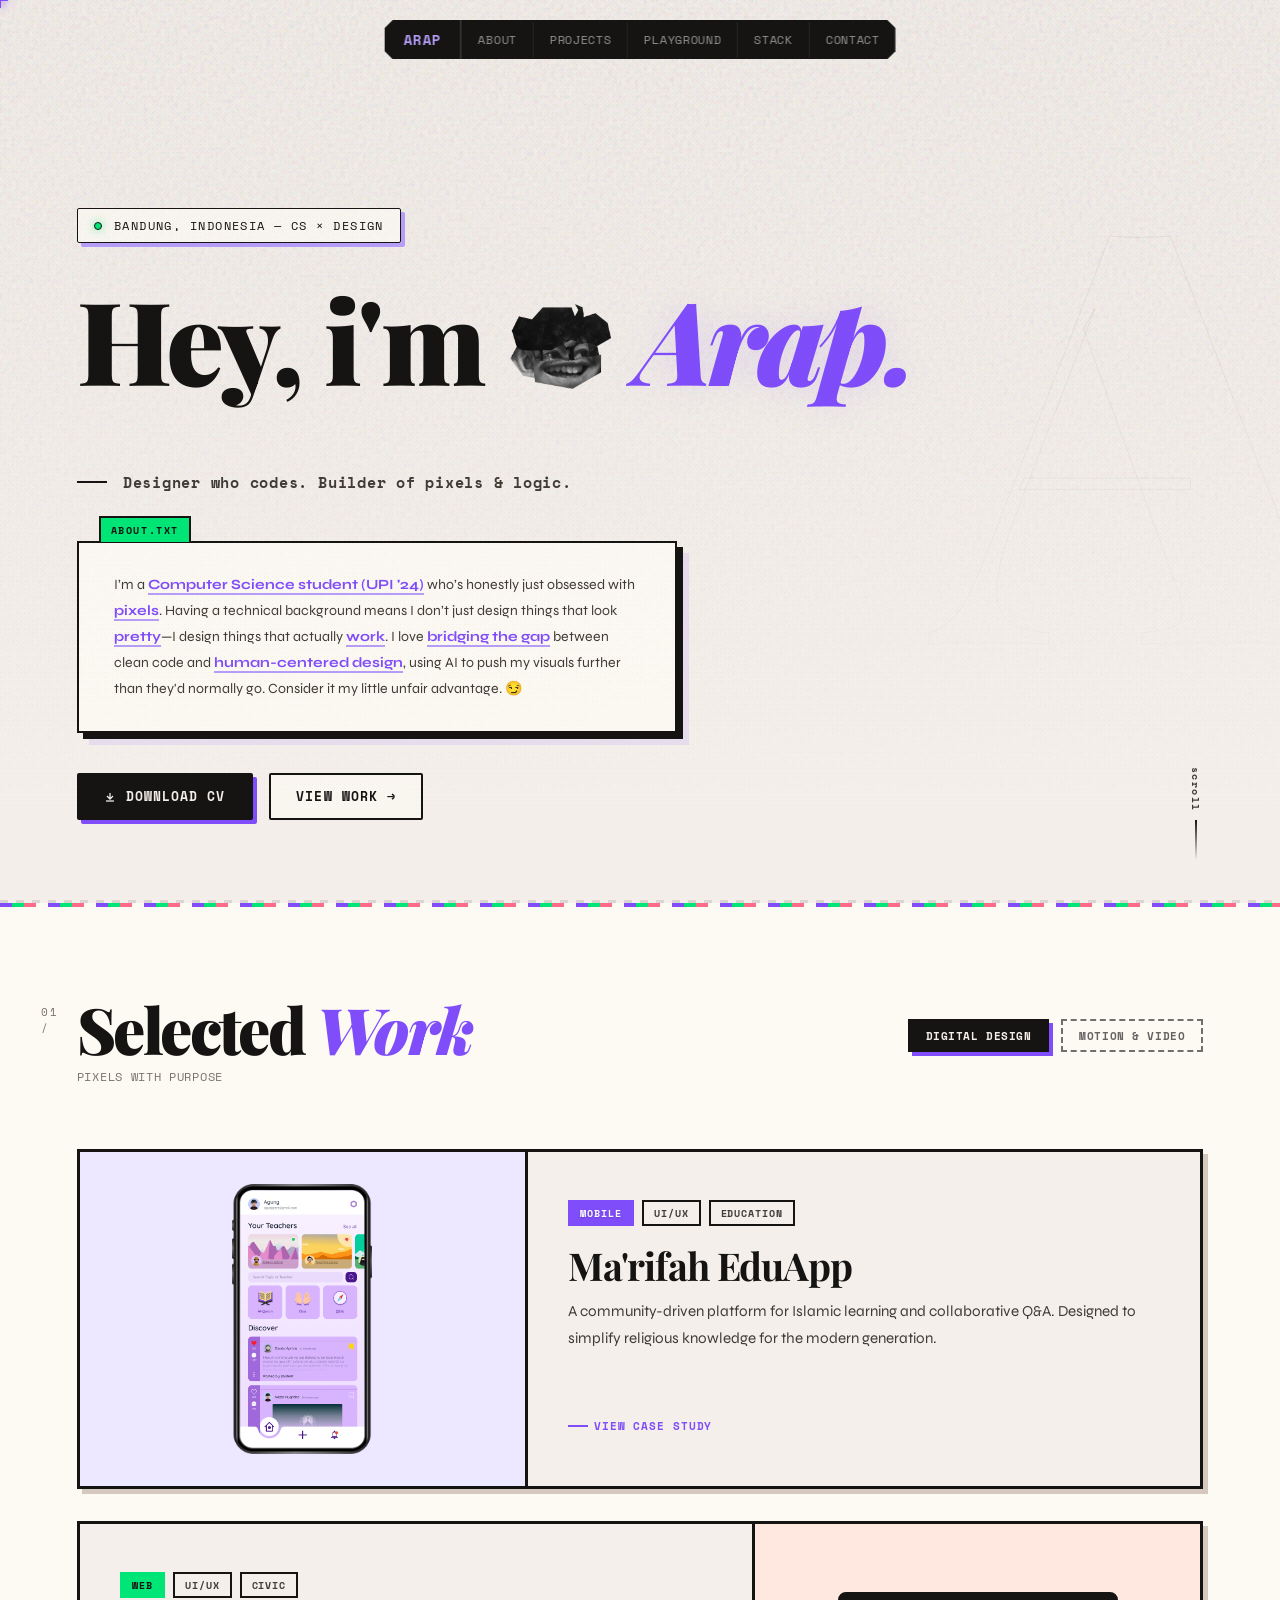
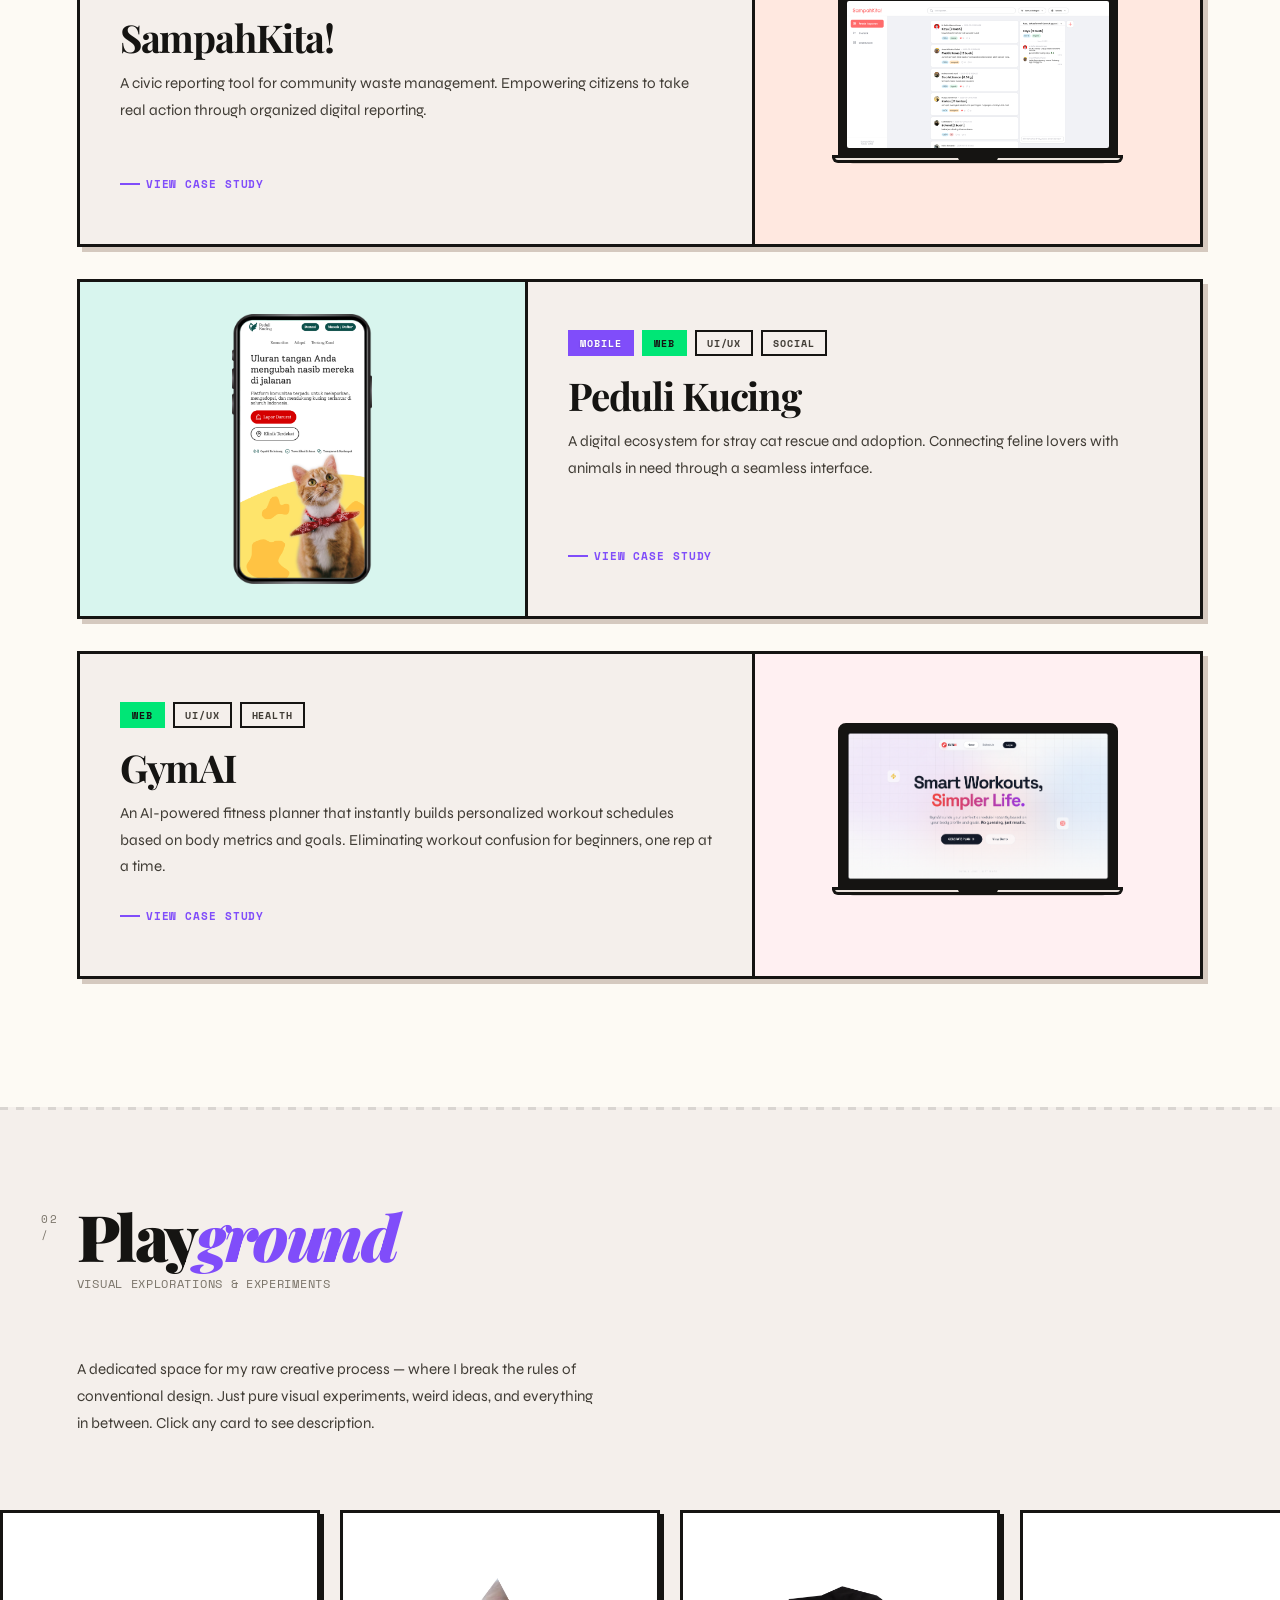
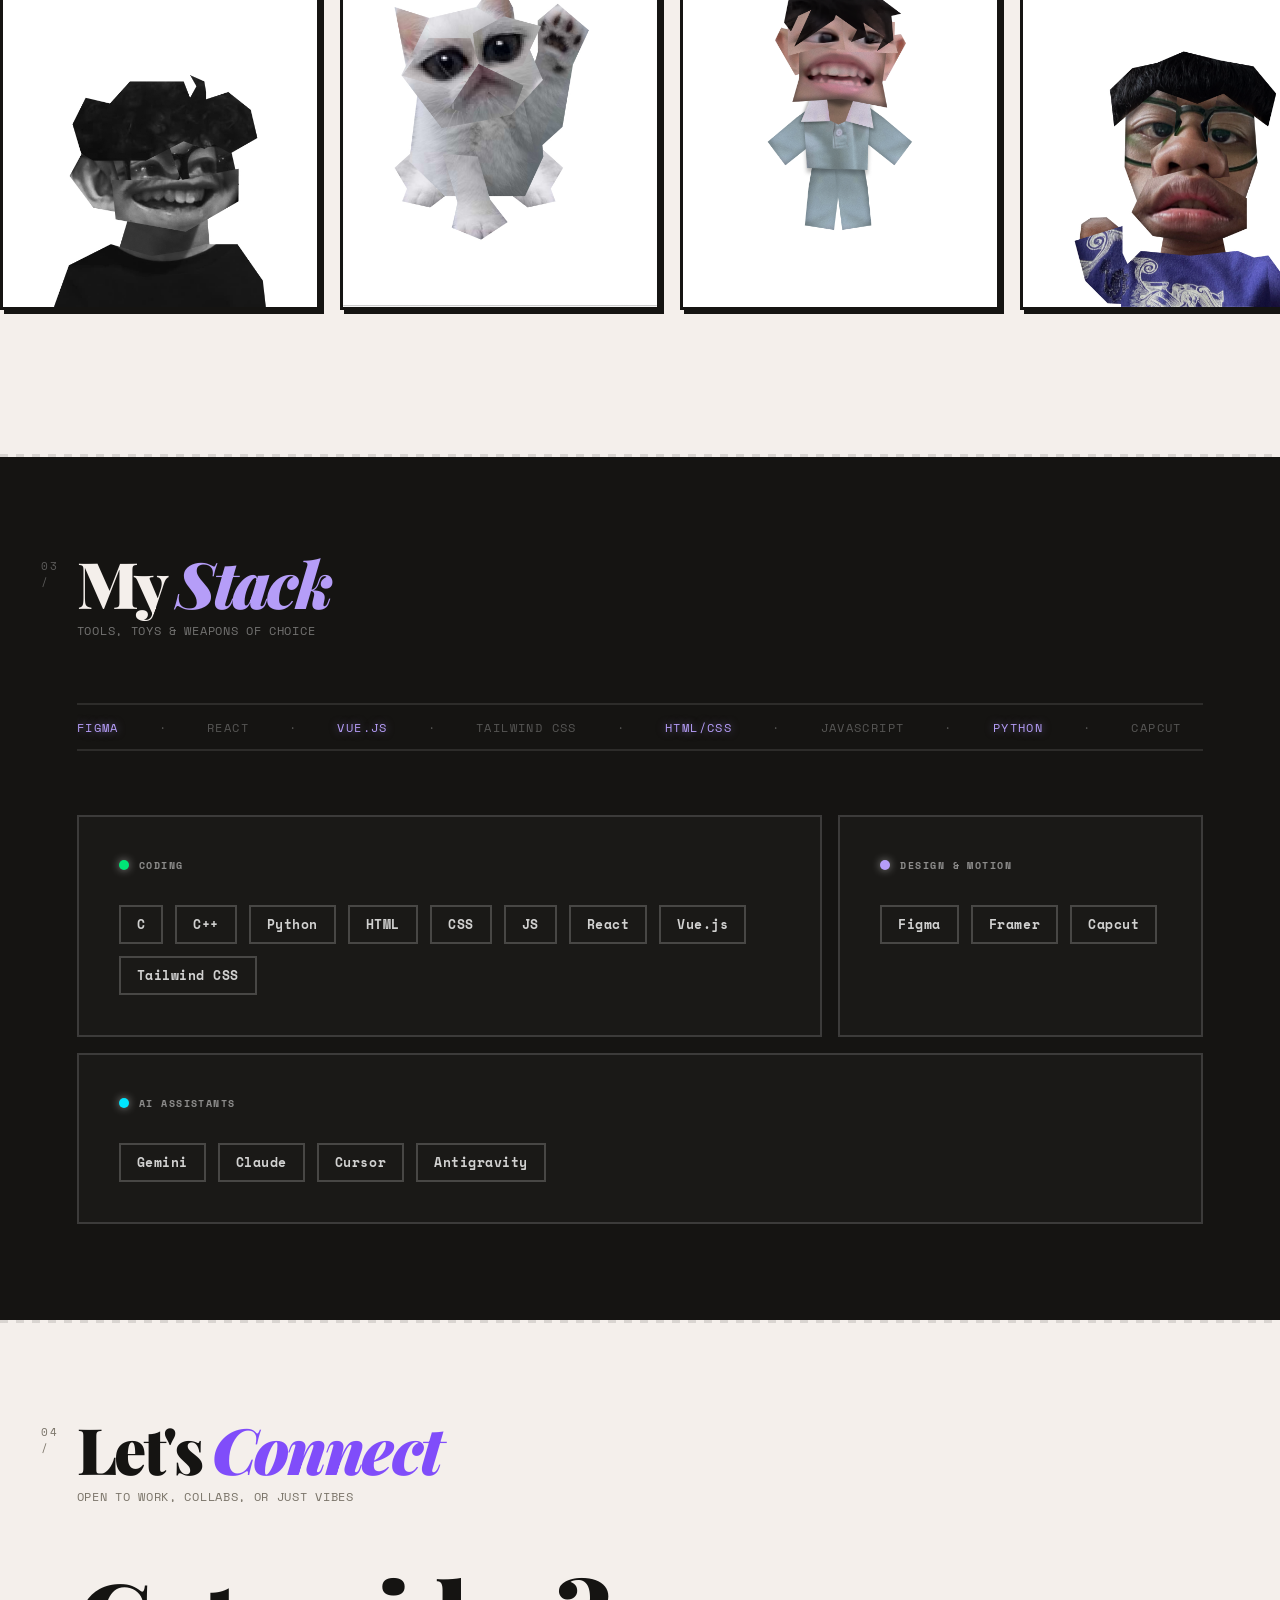
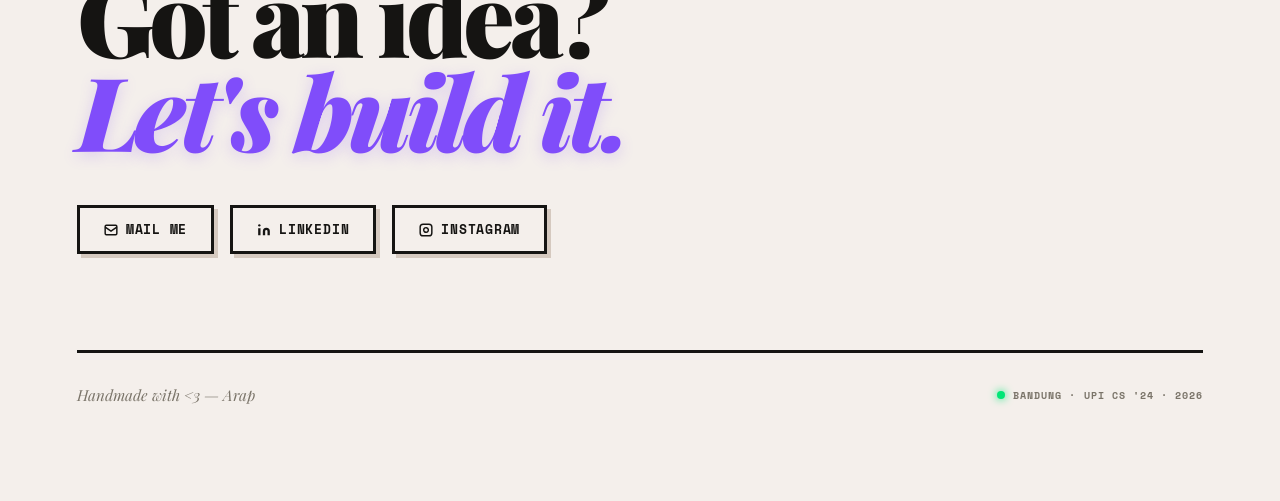
==== index.html @ 97ca16ae "Fix Stack" ====
<!DOCTYPE html>
<html lang="en">
<head>
  <meta charset="UTF-8" />
  <meta name="viewport" content="width=device-width, initial-scale=1.0" />
  <title>Rakinema</title>

  <link rel="preconnect" href="https://fonts.googleapis.com" />
  <link rel="preconnect" href="https://fonts.gstatic.com" crossorigin />
  <link href="https://fonts.googleapis.com/css2?family=Space+Mono:ital,wght@0,400;0,700;1,400&family=Playfair+Display:ital,wght@0,700;0,900;1,700&family=Syne:wght@400;600;700;800&display=swap" rel="stylesheet" />

  <link rel="stylesheet" href="style.css" />
</head>
<body>

  <div class="cursor" id="cursor"></div>

  <nav>
    <div class="nav-logo-block">ARAP</div>
    <ul class="nav-links">
      <li><a href="#about">about</a></li>
      <li><a href="#projects">projects</a></li>
      <li><a href="#playground">playground</a></li>
      <li><a href="#stack">stack</a></li>
      <li><a href="#contact">contact</a></li>
    </ul>
  </nav>

  <header class="hero" id="about">

    <div class="hero-cloud-bg" aria-hidden="true"></div>
    <div class="hero-texture-overlay" aria-hidden="true"></div>
    <div class="hero-fade-down" aria-hidden="true"></div>

    <div class="hero-bg-letter" aria-hidden="true">A</div>

    <div class="hero-content">

      <div class="hero-loc reveal">
        <div class="px-dot-sm"></div>
        Bandung, Indonesia — CS × Design
      </div>

      <h1 class="hero-heading reveal reveal-d1">
        Hey, i'm
        <img src="head.png" alt="Arap" class="stylized-avatar" onerror="this.src='https://api.dicebear.com/7.x/avataaars/svg?seed=Arap&backgroundColor=6200ff'" />
        <span class="name-line">Arap.</span>
      </h1>

      <p class="hero-sub reveal reveal-d2">
        <span class="sep"></span>
        Designer who codes. Builder of pixels & logic.
      </p>

      <div class="hero-card reveal reveal-d3">
        <p>
          I’m a <span class="hl">Computer Science student (UPI '24)</span> who’s honestly just obsessed with <span class="hl">pixels</span>. 
          Having a technical background means I don’t just design things that look <span class="hl">pretty</span>—I design things that actually <span class="hl">work</span>. 
          I love <span class="hl">bridging the gap</span> between clean code and <span class="hl">human-centered design</span>, using AI to push my visuals further than they'd normally go. 
          Consider it my little unfair advantage. 😏
        </p>
      </div>

      <div class="hero-cta reveal reveal-d4">
        <a href="#" class="btn-px btn-px-solid">
          <svg width="12" height="12" fill="none" stroke="currentColor" stroke-width="2.5" viewBox="0 0 24 24" aria-hidden="true">
            <path d="M12 4v12m-6-6l6 6 6-6"/>
            <path d="M4 20h16"/>
          </svg>
          Download CV
        </a>
        <a href="#projects" class="btn-px btn-px-ghost">View work →</a>
      </div>

    </div>

    <div class="hero-scroll" aria-hidden="true">
      <span>scroll</span>
      <div class="scroll-arrow"></div>
    </div>

  </header><div class="px-line"></div>

<section id="projects">
    <div class="section-wrap">

      <div class="section-header reveal">
        <div class="section-num">01 /</div>
        <div class="section-title-wrap">
          <div class="title-row">
            <h2 class="section-title">Selected <em>Work</em></h2>
            
              <div class="project-tabs">
                <button class="tab-btn active">Digital Design</button>
                <button class="tab-btn coming-soon">Motion & Video</button>
              </div>

              <div id="toast" class="toast">Coming soon! Still rendering the magic. ✨</div>
          </div>
          <p class="section-desc">Pixels with purpose</p>
        </div>
      </div>

        <a href="detail.html" class="project-item reveal" id="marifah-project">
          <div class="project-thumb" style="background:#EDE8FF;">
            <div class="phone-wrapper">
              <img src="assets/phone-case.png" class="phone-frame" alt="Phone Frame">
              <img src="assets/projects/marifah-screen.png" class="phone-screen-img" alt="Ma'rifah UI">
            </div>
          </div>
          <div class="project-meta">
            <div>
              <div class="project-tag-row">
                <span class="ptag violet">MOBILE</span>
                <span class="ptag">UI/UX</span>
                <span class="ptag">EDUCATION</span>
              </div>
              <h3 class="project-name">Ma'rifah EduApp</h3>
              <p class="project-desc">
                A community-driven platform for Islamic learning and collaborative Q&A. 
                Designed to simplify religious knowledge for the modern generation.
              </p>
            </div>
            <span class="project-link-hint">VIEW CASE STUDY</span>
          </div>
        </a>

        <a href="javascript:void(0)" class="project-item flip reveal reveal-d1 locked-project">
          <div class="project-thumb" style="background:#FFE8E0;">
            <div class="css-laptop">
              <div class="css-laptop-lid">
                <div class="css-laptop-screen-wrap">
                  <img src="assets/projects/sampah-screen.png" alt="SampahKita!">
                </div>
              </div>
              <div class="css-laptop-base"></div>
            </div>
          </div>
          <div class="project-meta">
            <div>
              <div class="project-tag-row">
                <span class="ptag mint-bg">WEB</span>
                <span class="ptag">UI/UX</span>
                <span class="ptag">CIVIC</span>
              </div>
              <h3 class="project-name">SampahKita!</h3>
              <p class="project-desc">
                A civic reporting tool for community waste management. 
                Empowering citizens to take real action through organized digital reporting.
              </p>
            </div>
            <span class="project-link-hint">VIEW CASE STUDY</span>
          </div>
        </a>

        <a href="javascript:void(0)" class="project-item reveal reveal-d2 locked-project">
          <div class="project-thumb" style="background:#D8F5EE;">
            <div class="phone-wrapper">
              <img src="assets/phone-case.png" class="phone-frame" alt="Phone Frame">
              <img src="assets/projects/peduli-screen.png" class="phone-screen-img" alt="Peduli Kucing UI">
            </div>
          </div>
          <div class="project-meta">
            <div>
              <div class="project-tag-row">
                <span class="ptag violet">MOBILE</span>
                <span class="ptag mint-bg">WEB</span>
                <span class="ptag">UI/UX</span>
                <span class="ptag">SOCIAL</span>
              </div>
              <h3 class="project-name">Peduli Kucing</h3>
              <p class="project-desc">
                A digital ecosystem for stray cat rescue and adoption. 
                Connecting feline lovers with animals in need through a seamless interface.
              </p>
            </div>
            <span class="project-link-hint">VIEW CASE STUDY</span>
          </div>
        </a>

        <a href="javascript:void(0)" class="project-item flip reveal reveal-d3 locked-project">
          <div class="project-thumb" style="background:#FFF0F2;">
            <div class="css-laptop">
              <div class="css-laptop-lid">
                <div class="css-laptop-screen-wrap">
                  <img src="assets/projects/gymai-screen.png" alt="GymAI Web Interface">
                </div>
              </div>
              <div class="css-laptop-base"></div>
            </div>
          </div>
          <div class="project-meta">
            <div>
              <div class="project-tag-row">
                <span class="ptag mint-bg">WEB</span>
                <span class="ptag">UI/UX</span>
                <span class="ptag">HEALTH</span>
              </div>
              <h3 class="project-name">GymAI</h3>
              <p class="project-desc">
                An AI-powered fitness planner that instantly builds personalized workout schedules based on body metrics and goals. Eliminating workout confusion for beginners, one rep at a time.
              </p>
            </div>
            <span class="project-link-hint">VIEW CASE STUDY</span>
          </div>
        </a>

    </div>
  </section>
  
  <div class="px-line"></div>

  <section id="playground">
    <div class="section-wrap">

      <div class="section-header reveal">
        <div class="section-num">02 /</div>
        <div class="section-title-wrap">
          <h2 class="section-title">Play<em>ground</em></h2>
          <p class="section-desc">Visual Explorations & Experiments</p>
        </div>
      </div>

      <p class="playground-intro reveal">
        A dedicated space for my raw creative process — where I break the rules of conventional design. 
        Just pure visual experiments, weird ideas, and everything in between. Click any card to see description.
      </p>

      <div class="pg-scroll-track reveal">
        <div class="pg-scroll-inner">
      <div class="pg-item" data-title="Stylized Self" data-desc="A raw digital self-portrait, experimenting with bold aesthetics and stylized proportions.">
        <img src="assets/playground/pg-1.png" alt="Artsy Portrait"><div class="pg-label">Portrait ✦</div>
      </div>
      <div class="pg-item" data-title="Digital Feline" data-desc="Visual exploration inspired by a random cat from Instagram.">
        <img src="assets/playground/pg-2.png" alt="Cute Cat Illustration"><div class="pg-label">Visual Art ✦</div>
      </div>
      <div class="pg-item" data-title="The Playmate" data-desc="A tribute to my nephew, capturing the pure joy and chaotic energy of play.">
        <img src="assets/playground/pg-4.png" alt="Nephew Illustration"><div class="pg-label">Portrait ✦</div>
      </div>
      <div class="pg-item" data-title="Bonded by Time" data-desc="My cousin and roommate. From babies to college life in one dorm.">
        <img src="assets/playground/pg-3.png" alt="Cousin Illustration"><div class="pg-label">Portrait ✦</div>
      </div>
      <div class="pg-item" data-title="Curious Stare" data-desc="Another feline exploration focusing on texture and exaggerated features.">
        <img src="assets/playground/pg-5.png" alt="Cat Illustration 2"><div class="pg-label">Visual Art ✦</div>
      </div>

      <div class="pg-item" data-title="Stylized Self" data-desc="A raw digital self-portrait, experimenting with bold aesthetics and stylized proportions."><img src="assets/playground/pg-1.png" alt="..."><div class="pg-label">Portrait ✦</div></div>
      <div class="pg-item" data-title="Digital Feline" data-desc="Visual exploration inspired by a random cat from Instagram. Purely for the aesthetic joy."><img src="assets/playground/pg-2.png" alt="..."><div class="pg-label">Visual Art ✦</div></div>
      <div class="pg-item" data-title="The Playmate" data-desc="A tribute to my nephew, capturing the pure joy and chaotic energy of our play sessions."><img src="assets/playground/pg-4.png" alt="..."><div class="pg-label">Portrait ✦</div></div>
      <div class="pg-item" data-title="Bonded by Time" data-desc="My cousin and roommate. From babies to college life, bridging the 1-year gap in one dorm."><img src="assets/playground/pg-3.png" alt="..."><div class="pg-label">Portrait ✦</div></div>
      <div class="pg-item" data-title="Curious Stare" data-desc="Another feline exploration focusing on texture and exaggerated features."><img src="assets/playground/pg-5.png" alt="..."><div class="pg-label">Visual Art ✦</div></div>
    </div>
  </section>

  <div id="pg-modal" class="modal-overlay">
    <div class="modal-content">
      <button id="modal-close" class="modal-close-btn">&times;</button>
      <div class="modal-img-wrap">
        <img id="modal-img" src="" alt="Playground preview" />
      </div>
      <div class="modal-info">
        <h3 id="modal-title" class="modal-title"></h3>
        <p id="modal-desc" class="modal-desc"></p>
      </div>
    </div>
  </div>

  <div class="px-line"></div>

  <section id="stack">
    <div class="section-wrap">

      <div class="section-header reveal">
        <div class="section-num" style="color:rgba(255,255,255,0.3);">03 /</div>
        <div class="section-title-wrap">
          <h2 class="section-title" style="color:var(--cream);">
            My <em style="color:var(--violet-lt);">Stack</em>
          </h2>
          <p class="section-desc" style="color:rgba(255,255,255,0.4);">
            Tools, toys &amp; weapons of choice
          </p>
        </div>
      </div>

      <div class="ticker-wrap reveal">
        <div class="ticker-track">
          <span class="hi">Figma</span><span>·</span><span>React</span><span>·</span>
          <span class="hi">Vue.js</span><span>·</span><span>Tailwind CSS</span><span>·</span>
          <span class="hi">HTML/CSS</span><span>·</span><span>JavaScript</span><span>·</span>
          <span class="hi">Python</span><span>·</span><span>CapCut</span><span>·</span>
          <span class="hi">Claude</span><span>·</span><span>Cursor</span><span>·</span>
          <span class="hi">Gemini</span><span>·</span><span>C / C++</span><span>·</span>
          <span class="hi">Figma</span><span>·</span><span>React</span><span>·</span>
          <span class="hi">Vue.js</span><span>·</span><span>Tailwind CSS</span><span>·</span>
          <span class="hi">HTML/CSS</span><span>·</span><span>JavaScript</span><span>·</span>
          <span class="hi">Python</span><span>·</span><span>CapCut</span><span>·</span>
          <span class="hi">Claude</span><span>·</span><span>Cursor</span><span>·</span>
          <span class="hi">Gemini</span><span>·</span><span>C / C++</span><span>·</span>
        </div>
      </div>

      <div class="stack-grid reveal">

        <div class="stack-block sb-coding glow-mint">
          <div class="stack-block-label">
            <span class="sb-dot" style="background:var(--mint);"></span>
            Coding
          </div>
          <div class="stack-pills">
            <span class="pill">C</span>
            <span class="pill">C++</span>
            <span class="pill">Python</span>
            <span class="pill">HTML</span>
            <span class="pill">CSS</span>
            <span class="pill">JS</span>
            <span class="pill">React</span>
            <span class="pill">Vue.js</span>
            <span class="pill">Tailwind CSS</span>
          </div>
        </div>

        <div class="stack-block sb-design glow-violet">
          <div class="stack-block-label">
            <span class="sb-dot" style="background:var(--violet-lt);"></span>
            Design &amp; Motion
          </div>
          <div class="stack-pills">
            <span class="pill">Figma</span>
            <span class="pill">Framer</span>
            <span class="pill">Capcut</span>
          </div>
        </div>

        <div class="stack-block sb-ai glow-cyan">
          <div class="stack-block-label">
            <span class="sb-dot" style="background:#00E5FF;"></span>
            AI Assistants
          </div>
          <div class="stack-pills">
            <span class="pill">Gemini</span>
            <span class="pill">Claude</span>
            <span class="pill">Cursor</span>
            <span class="pill">Antigravity</span>
          </div>
        </div>

      </div></div>
  </section>

  <div class="px-line"></div>

  <section id="contact">
    <div class="section-wrap">

      <div class="section-header reveal">
        <div class="section-num">04 /</div>
        <div class="section-title-wrap">
          <h2 class="section-title">Let's <em>Connect</em></h2>
          <p class="section-desc">Open to work, collabs, or just vibes</p>
        </div>
      </div>

      <p class="contact-big reveal">
        Got an idea?
        <em>Let's build it.</em>
      </p>

      <div class="contact-row reveal">
        <a href="mailto:rappepu@gmail.com" class="contact-btn glow-btn">
          <svg width="14" height="14" fill="none" stroke="currentColor" stroke-width="2.5" viewBox="0 0 24 24" aria-hidden="true">
            <rect x="2" y="4" width="20" height="16" rx="2"/>
            <path d="M2 7l10 7 10-7"/>
          </svg>
          Mail me
        </a>
        <a href="https://linkedin.com/in/raffami" target="_blank" rel="noopener" class="contact-btn glow-btn">
          <svg width="14" height="14" fill="currentColor" viewBox="0 0 24 24" aria-hidden="true">
            <path d="M16 8a6 6 0 0 1 6 6v7h-4v-7a2 2 0 0 0-4 0v7h-4v-7a6 6 0 0 1 6-6zM2 9h4v12H2z"/>
            <circle cx="4" cy="4" r="2"/>
          </svg>
          LinkedIn
        </a>
        <a href="javascript:void(0)" class="contact-btn glow-btn" id="ig-trigger">
          <svg width="14" height="14" fill="none" stroke="currentColor" stroke-width="2.5" viewBox="0 0 24 24">
            <rect x="2" y="2" width="20" height="20" rx="5"/>
            <path d="M16 11.37A4 4 0 1 1 12.63 8 4 4 0 0 1 16 11.37zM17.5 6.5h.01"/>
          </svg>
          Instagram
        </a>

        <div class="ig-modal" id="ig-modal">
          <div class="ig-modal-content reveal">
            <h3>Choose Destination</h3>
            <div class="ig-options">
              <a href="https://instagram.com/piipapoy" target="_blank" class="ig-card">
                <span class="ig-handle">@piipapoy</span>
                <span class="ig-type">Personal & Lifestyle</span>
              </a>
              <a href="https://instagram.com/rakinema" target="_blank" class="ig-card">
                <span class="ig-handle">@rakinema</span>
                <span class="ig-type">Cinematography & Video</span>
              </a>
            </div>
            <button class="ig-close" id="ig-close">Close</button>
          </div>
        </div>
      </div>

      <div class="footer-bar reveal">
        <span class="footer-sig">Handmade with &lt;3 — Arap</span>
        <span class="footer-mono">
          <div class="footer-dot"></div>
          Bandung · UPI CS '24 · 2026
        </span>
      </div>

    </div>
  </section>

  <script src="script.js"></script>

</body>
</html>
---- style.css ----
/* ============================================
   ROOT TOKENS
   ============================================ */
:root {
  --cream:      #F4EFEB;
  --cream-dk:   #EBE3DD;
  --parchment:  #D5C9BF;
  --ink:        #151412;
  --ink-mid:    #403C35;
  --ink-soft:   #7A7469;
  
  /* Punchier, more vibrant accent colors */
  --violet:     #804dfa;
  --violet-lt:  #B59DF8;
  --violet-dk:  #3A1E9E;
  --mint:       #00E676;
  --blush:      #FF6B8B;
  
  --white:      #FDFAF4;
  --serif:  'Playfair Display', Georgia, serif;
  --mono:   'Space Mono', monospace;
  --sans:   'Syne', sans-serif;
}

/* ============================================
   RESET
   ============================================ */
*, *::before, *::after { box-sizing: border-box; margin: 0; padding: 0; }
html { scroll-behavior: smooth; }

body {
  font-family: var(--sans);
  background: var(--cream);
  color: var(--ink);
  overflow-x: hidden;
  cursor: none;
}

/* ============================================
   PIXEL NOISE TEXTURE OVERLAY
   ============================================ */
body::before {
  content: '';
  position: fixed;
  inset: 0;
  background-image: url("data:image/svg+xml,%3Csvg xmlns='http://www.w3.org/2000/svg' width='4' height='4'%3E%3Crect x='0' y='0' width='1' height='1' fill='rgba(0,0,0,0.03)'/%3E%3Crect x='2' y='2' width='1' height='1' fill='rgba(0,0,0,0.02)'/%3E%3C/svg%3E");
  background-size: 4px 4px;
  pointer-events: none;
  z-index: 1000;
}

/* ============================================
   CUSTOM CURSOR
   ============================================ */
.cursor {
  position: fixed;
  width: 16px;
  height: 16px;
  pointer-events: none;
  z-index: 999999; /* Higher than modal (99999) */
  transform: translate(-50%, -50%);
  transition: transform 0.15s;
}
.cursor::before,
.cursor::after {
  content: '';
  position: absolute;
  background: var(--violet);
  box-shadow: 0 0 10px var(--violet);
}
.cursor::before { width: 2px; height: 16px; left: 7px; top: 0; }
.cursor::after  { width: 16px; height: 2px; top: 7px; left: 0; }

/* ============================================
   PIXEL DIVIDER LINE
   ============================================ */
.px-line {
  width: 100%;
  height: 3px;
  background: repeating-linear-gradient(
    90deg,
    var(--ink) 0px, var(--ink) 8px,
    transparent 8px, transparent 16px
  );
  opacity: 0.12;
}

/* ============================================
   NAV
   ============================================ */
nav {
  position: fixed;
  top: 20px;
  left: 50%;
  transform: translateX(-50%);
  z-index: 500;
  display: flex;
  align-items: center;
  background: var(--ink);
  color: var(--cream);
  font-family: var(--mono);
  font-size: 0.72rem;
  letter-spacing: 0.06em;
  text-transform: uppercase;
  clip-path: polygon(
    8px 0%, calc(100% - 8px) 0%,
    100% 8px, 100% calc(100% - 8px),
    calc(100% - 8px) 100%, 8px 100%,
    0% calc(100% - 8px), 0% 8px
  );
}

.nav-logo-block {
  padding: 0.6rem 1.2rem;
  border-right: 2px solid rgba(255, 255, 255, 0.12);
  font-weight: 700;
  color: var(--violet-lt);
  font-size: 0.85rem;
  letter-spacing: 0.02em;
  white-space: nowrap;
}

.nav-links {
  display: flex;
  list-style: none;
}

.nav-links li a {
  display: block;
  padding: 0.6rem 1rem;
  color: rgba(255, 255, 255, 0.55);
  text-decoration: none;
  transition: color 0.15s, background 0.15s, text-shadow 0.15s;
  border-right: 1px solid rgba(255, 255, 255, 0.07);
  cursor: none;
  white-space: nowrap;
}
.nav-links li:last-child a { border-right: none; }
.nav-links li a:hover {
  color: var(--cream);
  background: rgba(255, 255, 255, 0.07);
  text-shadow: 0 0 8px rgba(255,255,255,0.4);
}

/* ============================================
   HERO
   ============================================ */
.hero {
  position: relative;
  min-height: 100vh;
  display: flex;
  flex-direction: column;
  justify-content: flex-end;
  overflow: hidden;
  background-color: var(--cream);
}

.hero-cloud-bg {
  position: absolute;
  inset: 0;
  background-image: url('https://images.unsplash.com/photo-1513002749550-c59d786b8e6c?q=80&w=2000');
  background-size: cover;
  background-position: center 60%;
  opacity: 0.65;
  z-index: 0;
}

.hero-texture-overlay {
  position: absolute;
  inset: 0;
  background-image: url("data:image/svg+xml,%3Csvg viewBox='0 0 256 256' xmlns='http://www.w3.org/2000/svg'%3E%3Cfilter id='noiseFilter'%3E%3CfeTurbulence type='fractalNoise' baseFrequency='0.8' numOctaves='3' stitchTiles='stitch'/%3E%3C/filter%3E%3Crect width='100%25' height='100%25' filter='url(%23noiseFilter)'/%3E%3C/svg%3E");
  opacity: 0.2;
  mix-blend-mode: multiply;
  pointer-events: none;
  z-index: 1;
}

.hero-fade-down {
  position: absolute;
  inset: 0;
  background: linear-gradient(
    to bottom,
    rgba(244, 239, 235, 0) 0%,
    rgba(244, 239, 235, 0.3) 40%,
    var(--cream) 90%,
    var(--cream) 100%
  );
  z-index: 2;
  pointer-events: none;
}

/* BIG BACKGROUND WATERMARK LETTER */
.hero-bg-letter {
  position: absolute;
  font-family: var(--serif);
  font-size: clamp(300px, 45vw, 600px);
  font-weight: 900;
  color: transparent;
  -webkit-text-stroke: 1px rgba(18, 17, 16, 0.08);
  line-height: 1;
  top: 45%;
  right: -2vw;
  transform: translateY(-50%);
  user-select: none;
  pointer-events: none;
  letter-spacing: -0.06em;
  z-index: 1;
}

/* Hero Content */
.hero-content {
  position: relative;
  z-index: 10;
  max-width: 1350px;
  margin: 0 auto;
  width: 100%;
  padding: 10rem 6vw 5rem;
  animation: fadeUp 1.2s cubic-bezier(0.22, 1, 0.36, 1) forwards;
}

@keyframes fadeUp {
  from { opacity: 0; transform: translateY(30px); }
  to   { opacity: 1; transform: translateY(0); }
}

.hero-loc {
  display: inline-flex;
  align-items: center;
  gap: 12px;
  font-family: var(--mono);
  font-size: 0.75rem;
  letter-spacing: 0.12em;
  text-transform: uppercase;
  color: var(--ink);
  margin-bottom: 2rem;
  background: rgba(253, 250, 244, 0.7);
  backdrop-filter: blur(8px);
  -webkit-backdrop-filter: blur(8px);
  padding: 0.5rem 1rem;
  border: 1px solid var(--ink);
  box-shadow: 4px 4px 0 var(--violet-lt);
  border-radius: 2px;
}

.px-dot-sm {
  width: 8px;
  height: 8px;
  background: var(--mint);
  border: 1px solid var(--ink);
  border-radius: 50%;
  box-shadow: 0 0 10px rgba(0, 230, 118, 0.6);
}

/* HEADING WITH INLINE AVATAR */
.hero-heading {
  font-family: var(--serif);
  font-size: clamp(4.5rem, 9vw, 8rem);
  line-height: 1.1;
  letter-spacing: -0.03em;
  font-weight: 900;
  color: var(--ink);
  margin-bottom: 0.6em;
  display: flex;
  flex-wrap: wrap;
  align-items: center;
  gap: 0.8rem;
}

.stylized-avatar {
  display: inline-block;
  width: clamp(80px, 8vw, 110px);
  aspect-ratio: 1286 / 1064;
  height: auto;
  object-fit: contain;
  vertical-align: middle;
  margin: 0 0.8rem;
  border: none;
  transform: translateY(8px);
  z-index: 5;
}

.name-line {
  color: var(--violet);
  font-style: italic;
  font-weight: 900;
  position: relative;
  display: inline-block;
  text-shadow: 0 0 40px rgba(98, 0, 255, 0.1);
  letter-spacing: -0.05em;
}

.hero-sub {
  font-family: var(--mono);
  font-size: clamp(0.8rem, 1.4vw, 0.95rem);
  color: var(--ink-mid);
  font-weight: 700;
  letter-spacing: 0.05em;
  margin-bottom: 3rem;
  display: flex;
  align-items: center;
  gap: 1rem;
}
.hero-sub .sep { width: 30px; height: 2px; background: var(--ink); flex-shrink: 0; }

/* HERO CARD */
.hero-card {
  background: rgba(253, 250, 244, 0.85);
  backdrop-filter: blur(10px);
  -webkit-backdrop-filter: blur(10px);
  border: 2px solid var(--ink);
  padding: 1.8rem 2.2rem;
  max-width: 600px;
  position: relative;
  margin-bottom: 2.5rem;
  transform: rotate(-0.5deg);
  box-shadow: 6px 6px 0 var(--ink), 12px 12px 0 rgba(128, 77, 250, 0.1);
}
.hero-card::before {
  content: 'ABOUT.TXT';
  position: absolute;
  top: -1px;
  left: 20px;
  transform: translateY(-100%);
  font-family: var(--mono);
  font-size: 0.65rem;
  letter-spacing: 0.15em;
  font-weight: 700;
  color: var(--ink);
  background: var(--mint);
  padding: 4px 10px;
  border: 2px solid var(--ink);
  border-bottom: none;
}
.hero-card p { font-size: 0.88rem; line-height: 1.85; color: var(--ink-mid); }
.hero-card .hl {
  color: var(--violet);
  font-weight: 700;
  border-bottom: 2px solid var(--violet-lt);
}

/* HERO CTA BUTTONS */
.hero-cta { display: flex; gap: 1rem; flex-wrap: wrap; align-items: center; }

.btn-px {
  display: inline-flex;
  align-items: center;
  gap: 0.6rem;
  padding: 0.75rem 1.6rem;
  font-family: var(--mono);
  font-size: 0.8rem;
  font-weight: 700;
  letter-spacing: 0.08em;
  text-transform: uppercase;
  text-decoration: none;
  cursor: none;
  transition: all 0.2s;
  border-radius: 2px;
}
.btn-px-solid {
  background: var(--ink);
  color: var(--cream);
  border: 2px solid var(--ink);
  box-shadow: 4px 4px 0 var(--violet);
}
.btn-px-solid:hover {
  transform: translate(-2px, -2px);
  box-shadow: 6px 6px 0 var(--violet);
}
.btn-px-ghost {
  background: rgba(253, 250, 244, 0.6);
  color: var(--ink);
  border: 2px solid var(--ink);
}
.btn-px-ghost:hover {
  background: var(--white);
  transform: translate(-2px, -2px);
  box-shadow: 6px 6px 0 var(--blush);
}

/* SCROLL HINT */
.hero-scroll {
  position: absolute;
  bottom: 2.5rem;
  right: 6vw;
  display: flex;
  flex-direction: column;
  align-items: center;
  gap: 8px;
  z-index: 10;
}
.hero-scroll span {
  font-family: var(--mono);
  font-size: 0.6rem;
  color: var(--ink-mid);
  writing-mode: vertical-rl;
  font-weight: 700;
  letter-spacing: 0.15em;
}
.scroll-arrow {
  width: 2px;
  height: 40px;
  background: linear-gradient(to bottom, var(--ink), transparent);
  animation: scrollPulse 2s ease-in-out infinite;
}
@keyframes scrollPulse {
  0%, 100% { opacity: 0.3; transform: scaleY(1); transform-origin: top; }
  50% { opacity: 1; transform: scaleY(0.5); transform-origin: top; }
}

/* ============================================
   SECTION COMMON
   ============================================ */
/* Expanded max width */
.section-wrap {
  max-width: 1350px;
  margin: 0 auto;
  padding: 6rem 6vw;
}

/* Align Title text flush-left and push numbers to the absolute left */
.section-header { 
  position: relative; 
  margin-bottom: 4rem; 
}
.section-num {
  position: absolute;
  right: calc(100% + 1.2rem); /* Pull into the left empty margin */
  top: 0.3rem;
  font-family: var(--mono);
  font-size: 0.68rem;
  letter-spacing: 0.1em;
  color: var(--ink-soft);
  text-transform: uppercase;
}

.section-title {
  font-family: var(--serif);
  font-size: clamp(2.2rem, 5vw, 4rem);
  font-weight: 900;
  letter-spacing: -0.04em;
  line-height: 0.95;
  color: var(--ink);
}
.section-title em { font-style: italic; color: var(--violet); }
.section-desc { font-family: var(--mono); font-size: 0.72rem; color: var(--ink-soft); letter-spacing: 0.06em; margin-top: 0.5rem; text-transform: uppercase; }

/* ============================================
   PROJECTS SECTION
   ============================================ */
#projects { background: var(--white); position: relative; }
#projects::before {
  content: '';
  position: absolute;
  top: 0; left: 0; right: 0;
  height: 4px;
  background: repeating-linear-gradient(
    90deg,
    var(--violet) 0, var(--violet) 12px,
    var(--mint) 12px, var(--mint) 24px,
    var(--blush) 24px, var(--blush) 36px,
    transparent 36px, transparent 48px
  );
}

.project-item {
  display: grid;
  grid-template-columns: 2fr 3fr;
  border: 3px solid var(--ink);
  background: var(--cream);
  text-decoration: none;
  color: inherit;
  transition: transform 0.2s, box-shadow 0.2s;
  position: relative;
  margin-bottom: 2rem;
  box-shadow: 5px 5px 0 var(--parchment);
  cursor: none;
}
.project-item:hover {
  transform: translate(-3px, -3px);
  box-shadow: 8px 8px 0 var(--violet), 0 0 30px rgba(128,77,250,0.15); /* Subtle glow added */
  z-index: 2;
}
.project-item.flip { grid-template-columns: 3fr 2fr; }
.project-item.flip .project-thumb { order: 2; border-right: none; border-left: 3px solid var(--ink); }
.project-item.flip .project-meta { order: 1; }

.project-thumb {
  min-height: 320px;
  overflow: hidden;
  display: flex;
  align-items: center;
  justify-content: center;
  border-right: 3px solid var(--ink);
  padding: 2rem;
}

/* --- UX LOCKED PROJECTS --- */
.project-item.locked-project {
  cursor: pointer; 
}

/* Base state: Kelihatan normal */
.project-link-hint {
  /* Typography & Colors (Bawaan awal) */
  font-family: var(--mono);
  font-size: 0.7rem;
  letter-spacing: 0.08em;
  text-transform: uppercase;
  font-weight: 700;
  color: var(--violet);
  
  /* Layout & Box Model (Gabungan) */
  display: inline-flex; /* Pakai inline-flex biar box-nya ngepas ngebungkus teks */
  align-items: center;
  gap: 6px;
  height: 24px; /* Kuncian tinggi biar gak loncat */
  
  /* Animasi & GPU Fixes (Tambahan baru) */
  transition: color 0.3s ease;
  transform: translateZ(0);
  backface-visibility: hidden;
  -webkit-font-smoothing: antialiased;
}

.project-link-hint svg {
  display: block;
  flex-shrink: 0;
  transform: translateY(-1px); /* Tweak manual posisi gemboknya di sini */
}

@keyframes shakeLock {
  0%, 100% { transform: translateX(0); }
  20% { transform: translateX(-6px); }
  40% { transform: translateX(6px); }
  60% { transform: translateX(-4px); }
  80% { transform: translateX(4px); }
}

.project-item.shake-active .project-link-hint {
  animation: shakeLock 0.4s ease;
  color: #FF3B30; /* Merah */
}

/* CSS DEVICES */
/* Container tetap sesuai width, tapi height kita batasi */
.phone-wrapper {
  position: relative;
  width: 140px; 
  height: 270px; /* <--- Set tinggi eksplisit untuk memendekkan total wrapper */
  display: flex;
  justify-content: center;
  align-items: center;
}

/* Frame HP dipaksa mengikuti tinggi wrapper agar agak memendek */
.phone-frame {
  width: 100%;
  height: 100%; /* <--- Paksa ikut tinggi wrapper (efek memendek) */
  object-fit: fill; /* <--- Memungkinkan sedikit distorsi agar pas sesuai keinginanmu */
  position: relative;
  z-index: 2;
  pointer-events: none;
}

/* Sesuaikan posisi gambar di dalamnya agar tetap menutup layar */
.phone-screen-img {
  position: absolute;
  top: 2.5%;    /* Turun dikit biar sisa bolong di atas ketutup */
  width: 89%;   
  height: 96%;  /* Naik dari 94% ke 96% untuk efek stretch panjang ke bawah */
  object-fit: cover;
  z-index: 1;
  border-radius: 12px;
}

/* Container Laptop Ramping */
.css-laptop { 
  width: 280px; /* Diperkecil dari 320px agar lebih ramping/tipis */
  display: flex; 
  flex-direction: column; 
  align-items: center; 
  position: relative;
  padding-bottom: 12px; /* Ruang untuk keyboard base */
}

/* Layar (Lid) */
.css-laptop-lid { 
  width: 100%; 
  border: 3.5px solid var(--ink); 
  border-radius: 8px 8px 0 0; 
  background: var(--ink); 
  overflow: hidden; 
  position: relative;
  z-index: 2;
}

/* Screen Wrapper 16:9 */
.css-laptop-screen-wrap { 
  margin: 6px; 
  border-radius: 2px; 
  overflow: hidden; 
  background: #000; 
  aspect-ratio: 16 / 9; 
  display: flex; 
}

.css-laptop-screen-wrap img { 
  width: 100%; 
  height: 100%; 
  object-fit: cover; 
}

/* Base Keyboard (Body Laptop) */
.css-laptop-base { 
  width: 104%; /* Sedikit lebih lebar dari layar untuk efek nyata */
  height: 8px; 
  background: var(--cream-dk); /* Warna body laptop */
  border: 3.5px solid var(--ink);
  border-radius: 0 0 6px 6px; 
  position: relative;
  z-index: 3;
  margin-top: -2px; /* Menempel ke lid */
}

/* Keyboard / Ketebalan Laptop (Bagian yang bikin kek laptop beneran) */
.css-laptop-base::after { 
  content: ''; 
  position: absolute; 
  top: 100%; 
  left: 50%; 
  transform: translateX(-50%); 
  width: 90%; 
  height: 4px; 
  background: var(--ink); 
  opacity: 0.15; /* Bayangan tipis di bawah keyboard */
  border-radius: 0 0 100px 100px;
}

/* Notch / Cekungan Jari untuk buka laptop */
.css-laptop-base::before {
  content: '';
  position: absolute;
  top: -1px;
  left: 50%;
  transform: translateX(-50%);
  width: 40px;
  height: 4px;
  background: var(--ink);
  border-radius: 0 0 4px 4px;
}

/* PROJECT META */
.project-meta { padding: 3rem 2.5rem; display: flex; flex-direction: column; justify-content: space-between; }
.project-tag-row { display: flex; gap: 8px; flex-wrap: wrap; margin-bottom: 1.2rem; }
.ptag { font-family: var(--mono); font-size: 0.6rem; letter-spacing: 0.1em; text-transform: uppercase; padding: 4px 10px; border: 2px solid var(--ink); color: var(--ink-mid); font-weight: 700;}
.ptag.violet { background: var(--violet); border-color: var(--violet); color: #fff; text-shadow: 0 1px 2px rgba(0,0,0,0.2); }
.ptag.mint-bg { background: var(--mint); border-color: var(--mint); color: var(--ink); }
.ptag.blush-bg { background: var(--blush); border-color: var(--blush); color: var(--ink); }

.project-name { font-family: var(--serif); font-size: clamp(1.8rem, 3vw, 2.5rem); font-weight: 700; line-height: 1.05; letter-spacing: -0.03em; color: var(--ink); margin-bottom: 0.8rem; }
.project-desc { font-size: 0.95rem; line-height: 1.75; color: var(--ink-mid); flex-grow: 1; margin-bottom: 1.5rem; }
.project-link-hint::before {
  content: '';
  display: block;
  width: 20px;
  height: 2px;
  background: currentColor;
  flex-shrink: 0; /* Biar flexbox gak iseng ngecilin garisnya */
}

/* ============================================
   PLAYGROUND — INFINITE CSS MARQUEE
   ============================================ */
#playground { background: var(--cream); overflow: hidden; }

.playground-intro { font-size: 0.95rem; line-height: 1.8; color: var(--ink-mid); max-width: 520px; margin-bottom: 3rem; }

/* Outer track masks the overflow */
.pg-scroll-track {
  width: 100vw;
  margin-left: calc(-50vw + 50%); /* Full bleed trick */
  padding: 1.5rem 0 3rem;
  overflow: visible; /* Let hovered items scale out */
}

/* Inner container holds items and animates continuously */
.pg-scroll-inner {
  display: flex;
  width: max-content; /* Biarkan melebar sesuai jumlah 10 kartu */
  animation: scrollPlayground 45s linear infinite; /* 45s agar lebih smooth untuk 10 kartu */
}

/* Pause scroll solely when hovering over the track */
.pg-scroll-track:hover .pg-scroll-inner {
  animation-play-state: paused;
}

/* Since gap is removed and margin-right is used, shifting by exactly 50% guarantees a gap-free loop */
@keyframes scrollPlayground {
  0% { transform: translateX(0); }
  /* Geser tepat setengah dari total lebar 10 kartu */
  100% { transform: translateX(-50%); } 
}

.pg-item {
  width: 320px;
  height: 400px;
  flex-shrink: 0;
  margin-right: 20px; /* Space between cards */
  overflow: hidden;
  border: 3px solid var(--ink);
  position: relative;
  background: var(--cream-dk);
  cursor: pointer;
  transition: transform 0.4s cubic-bezier(0.175, 0.885, 0.32, 1.275), box-shadow 0.4s;
  box-shadow: 4px 4px 0 var(--ink);
}
.pg-item:hover {
  transform: scale(1.15) translateY(-5px);
  box-shadow: 10px 15px 0 var(--violet), 0 20px 40px rgba(128,77,250,0.4);
  z-index: 50;
}
.pg-item img {
  width: 100%; height: 100%; object-fit: cover; display: block;
  transition: transform 0.6s, filter 0.6s; filter: saturate(0.85);
}
.pg-item:hover img { transform: scale(1.08); filter: saturate(1.2); }

.pg-label {
  position: absolute; bottom: 0; left: 0; background: var(--ink); color: var(--cream);
  font-family: var(--mono); font-size: 0.65rem; letter-spacing: 0.1em; padding: 6px 12px;
  text-transform: uppercase; transform: translateY(100%); transition: transform 0.3s ease;
}
.pg-item:hover .pg-label { transform: translateY(0); }

/* ============================================
   PLAYGROUND MODAL
   ============================================ */
.modal-overlay {
  position: fixed; inset: 0; background: rgba(21, 20, 18, 0.9);
  z-index: 99999; display: flex; align-items: center; justify-content: center;
  opacity: 0; pointer-events: none; transition: opacity 0.3s ease; backdrop-filter: blur(8px);
}
.modal-overlay.active { opacity: 1; pointer-events: auto; }

/* Updated to Portrait Layout */
.modal-content {
  background: var(--cream); 
  border: 4px solid var(--ink);
  width: 90%; 
  max-width: 420px; /* Slimmer portrait width */
  display: flex; 
  flex-direction: column;
  box-shadow: 15px 15px 0 var(--violet); 
  position: relative;
  transform: translateY(30px); 
  transition: transform 0.4s cubic-bezier(0.2, 0.8, 0.2, 1);
}
.modal-overlay.active .modal-content { transform: translateY(0); }

.modal-img-wrap { 
  border-bottom: 4px solid var(--ink); 
  background: #000; 
  overflow: hidden; 
  display: flex; 
}
.modal-img-wrap img { 
  width: 100%; 
  height: auto; 
  object-fit: cover; 
  aspect-ratio: 4/5; /* Matches the layout ratio of standard cards */
  max-height: 55vh; 
}

.modal-info { padding: 2rem 2.5rem; display: flex; flex-direction: column; justify-content: center; }
.modal-title { font-family: var(--serif); font-size: 1.8rem; color: var(--ink); margin-bottom: 0.6rem; line-height: 1.1; }
.modal-desc { font-size: 0.95rem; color: var(--ink-mid); line-height: 1.5; }

.modal-close-btn {
  position: absolute; top: -15px; right: -15px; background: var(--ink); color: var(--white);
  border: 3px solid var(--cream); width: 44px; height: 44px; font-size: 1.8rem; display: flex; align-items: center; justify-content: center;
  cursor: pointer; border-radius: 50%; transition: background 0.2s, transform 0.2s; z-index: 2;
}
.modal-close-btn:hover { background: var(--blush); transform: scale(1.1); color: var(--ink); }

/* ============================================
   STACK SECTION — BENTO BOX CSS GRID
   ============================================ */
#stack { background: var(--ink); color: var(--cream); }
#stack .section-title { color: var(--cream); }
#stack .section-title em { color: var(--violet-lt); }

.ticker-wrap { overflow: hidden; border-top: 2px solid rgba(255, 255, 255, 0.1); border-bottom: 2px solid rgba(255, 255, 255, 0.1); padding: 0.8rem 0; margin-bottom: 4rem; white-space: nowrap; }
.ticker-track { display: inline-flex; gap: 2.5rem; animation: tickerRoll 20s linear infinite; }
.ticker-track span { font-family: var(--mono); font-size: 0.72rem; letter-spacing: 0.12em; text-transform: uppercase; color: rgba(255, 255, 255, 0.28); }
.ticker-track span.hi { color: var(--violet-lt); text-shadow: 0 0 8px rgba(181, 157, 248, 0.5); }
@keyframes tickerRoll { 0% { transform: translateX(0); } 100% { transform: translateX(-50%); } }

/* 3-Column Asymmetrical Bento Box Layout */
.stack-grid {
  display: grid;
  grid-template-columns: repeat(3, 1fr);
  grid-auto-rows: minmax(140px, auto);
  gap: 16px;
}

.stack-block {
  padding: 2.5rem;
  border: 2px solid rgba(255, 255, 255, 0.15);
  position: relative;
  background: rgba(255, 255, 255, 0.02);
  transition: background 0.3s, border-color 0.3s, box-shadow 0.3s, transform 0.3s;
}
.stack-block:hover { transform: translateY(-4px); z-index: 2; }

/* Grid Mapping */
.sb-coding { grid-column: span 2; grid-row: span 1; } /* Left big width */
.sb-design { grid-column: span 1; grid-row: span 1; } /* Right tight square */
.sb-ai     { grid-column: span 3; grid-row: span 1; } /* Full Bottom row */

/* Glow on Hover for Bento */
.glow-mint:hover   { border-color: var(--mint);   box-shadow: 0 10px 40px rgba(0, 230, 118, 0.15); background: rgba(0, 230, 118, 0.04); }
.glow-violet:hover { border-color: var(--violet); box-shadow: 0 10px 40px rgba(128, 77, 250, 0.15); background: rgba(128, 77, 250, 0.04); }
.glow-cyan:hover   { border-color: #00E5FF;       box-shadow: 0 10px 40px rgba(0, 229, 255, 0.15); background: rgba(0, 229, 255, 0.04); }

.stack-block-label { font-family: var(--mono); font-size: 0.65rem; letter-spacing: 0.14em; text-transform: uppercase; color: rgba(255, 255, 255, 0.5); margin-bottom: 2rem; display: flex; align-items: center; gap: 10px; font-weight: 700; }
.sb-dot { width: 10px; height: 10px; display: inline-block; flex-shrink: 0; border-radius: 50%; box-shadow: 0 0 8px currentColor; }
.stack-pills { display: flex; flex-wrap: wrap; gap: 0.75rem; }

.pill {
  font-family: var(--mono); font-size: 0.8rem; padding: 0.5rem 1rem; font-weight: 700;
  border: 2px solid rgba(255, 255, 255, 0.2); color: rgba(255, 255, 255, 0.8);
  letter-spacing: 0.04em; transition: all 0.2s; cursor: none;
}
.glow-mint .pill:hover   { border-color: var(--mint);   color: var(--mint);   text-shadow: 0 0 8px var(--mint);   box-shadow: inset 0 0 10px rgba(0,230,118,0.2); }
.glow-violet .pill:hover { border-color: var(--violet-lt); color: var(--violet-lt); text-shadow: 0 0 8px var(--violet-lt); box-shadow: inset 0 0 10px rgba(181,157,248,0.2); }
.glow-cyan .pill:hover   { border-color: #00E5FF;       color: #00E5FF;       text-shadow: 0 0 8px #00E5FF;       box-shadow: inset 0 0 10px rgba(0,229,255,0.2); }

/* ============================================
   CONTACT
   ============================================ */
#contact { background: var(--cream); }
.contact-big { font-family: var(--serif); font-size: clamp(2.5rem, 8vw, 6.5rem); font-weight: 900; letter-spacing: -0.05em; line-height: 0.92; color: var(--ink); margin-bottom: 2.5rem; }
.contact-big em { font-style: italic; color: var(--violet); display: block; text-shadow: 0 4px 15px rgba(128,77,250,0.2); }

.contact-row { display: flex; flex-wrap: wrap; gap: 1rem; align-items: center; margin-top: 3rem; }

.contact-btn {
  display: inline-flex; align-items: center; gap: 8px; padding: 0.75rem 1.5rem;
  border: 3px solid var(--ink); background: transparent; font-family: var(--mono); font-size: 0.8rem; font-weight: 700;
  letter-spacing: 0.06em; text-transform: uppercase; text-decoration: none; color: var(--ink);
  box-shadow: 4px 4px 0 var(--parchment); transition: all 0.2s; cursor: none;
}
.contact-btn:hover {
  transform: translate(-3px, -3px);
  box-shadow: 8px 8px 0 var(--mint), 0 0 20px rgba(0,230,118,0.4);
  background: var(--ink); color: var(--cream); border-color: var(--ink);
}

.footer-bar { margin-top: 6rem; padding-top: 2rem; border-top: 3px solid var(--ink); display: flex; align-items: center; justify-content: space-between; flex-wrap: wrap; gap: 1rem; }
.footer-sig { font-family: var(--serif); font-style: italic; font-size: 0.95rem; color: var(--ink-soft); }
.footer-mono { font-family: var(--mono); font-size: 0.65rem; letter-spacing: 0.1em; text-transform: uppercase; color: var(--ink-soft); display: flex; align-items: center; gap: 8px; font-weight: 700; }
.footer-dot { width: 8px; height: 8px; background: var(--mint); display: inline-block; border-radius: 50%; box-shadow: 0 0 8px var(--mint); }

.ig-modal {
  position: fixed;
  inset: 0;
  background: rgba(21, 20, 18, 0.85);
  backdrop-filter: blur(8px);
  -webkit-backdrop-filter: blur(8px);
  display: flex;
  align-items: center;
  justify-content: center;
  z-index: 99999;
  opacity: 0;
  pointer-events: none;
  transition: all 0.4s cubic-bezier(0.2, 0.8, 0.2, 1);
}

.ig-modal.active {
  opacity: 1;
  pointer-events: auto;
}

.ig-modal-content {
  background: var(--white);
  padding: 2.5rem 2rem;
  border-radius: 24px;
  width: 90%;
  max-width: 400px;
  text-align: center;
  border: 4px solid var(--ink); /* Added thick border for design continuity */
  box-shadow: 20px 20px 0 var(--violet);
  transform: scale(0.9);
  transition: transform 0.4s cubic-bezier(0.175, 0.885, 0.32, 1.275);
}

.ig-modal.active .ig-modal-content {
  transform: scale(1);
}

.ig-options {
  display: flex;
  flex-direction: column;
  gap: 10px;
  margin-bottom: 1.5rem;
}

.ig-card {
  padding: 1.2rem;
  background: var(--cream);
  border: 2px solid var(--ink);
  text-decoration: none;
  color: var(--ink);
  transition: all 0.2s ease;
  display: flex;
  flex-direction: column;
  align-items: center;
}

.ig-card:hover {
  background: var(--violet-lt);
  transform: translate(-2px, -2px);
  box-shadow: 4px 4px 0 var(--ink);
}

.ig-handle { font-family: var(--mono); font-weight: 700; font-size: 1rem; }
.ig-type { font-size: 0.75rem; color: var(--ink-soft); font-family: var(--sans); }

.ig-close {
  background: none;
  border: none;
  font-family: var(--mono);
  text-transform: uppercase;
  cursor: pointer;
  color: var(--ink-soft);
  font-size: 0.7rem;
  letter-spacing: 2px;
  font-weight: 700;
}

.ig-close:hover { color: var(--ink); }

/* Container Judul & Tabs */
.title-row {
  display: flex;
  justify-content: space-between;
  align-items: flex-end; /* Sejajar dengan baseline judul */
  width: 100%;
}

.project-tabs {
  display: flex;
  gap: 12px;
  margin-bottom: 8px; /* Tweak biar sejajar pas sama baseline teks raksasanya */
}

/* Base Style Tombol Tab */
.tab-btn {
  background: transparent;
  border: 2px solid var(--ink);
  padding: 6px 16px;
  font-family: var(--mono);
  font-size: 0.7rem;
  font-weight: 700;
  text-transform: uppercase;
  letter-spacing: 0.05em;
  cursor: none; /* Tetap pake custom cursor kamu */
  transition: all 0.2s;
}

/* Tab Aktif */
.tab-btn.active {
  background: var(--ink);
  color: var(--cream);
  box-shadow: 4px 4px 0 var(--violet);
}

/* Tab Disabled / Coming Soon */
.tab-btn.disabled {
  opacity: 0.4;
  border-style: dashed;
  cursor: not-allowed;
}

.tab-btn.disabled:hover {
  background: rgba(21, 17, 16, 0.05);
}

/* Update tombol */
.tab-btn.coming-soon {
  opacity: 0.6;
  border-style: dashed;
}

.tab-btn.coming-soon:hover {
  background: rgba(128, 77, 250, 0.1); /* pake warna violet tipis */
  border-style: solid;
}

/* Toast Styling */
.toast {
  position: fixed;
  bottom: 30px;
  left: 50%;
  transform: translateX(-50%) translateY(100px);
  background: var(--ink);
  color: var(--white);
  padding: 12px 24px;
  border-radius: 50px;
  font-family: var(--mono);
  font-size: 0.8rem;
  z-index: 10000;
  transition: transform 0.4s cubic-bezier(0.175, 0.885, 0.32, 1.275);
  box-shadow: 0 10px 30px rgba(0,0,0,0.2);
  border: 1px solid var(--violet);
  opacity: 0;
  visibility: hidden;
  pointer-events: none;
}

.toast.show {
  transform: translateX(-50%) translateY(0);
  opacity: 1;
  visibility: visible;
}

/* Responsive: tumpuk di mobile */
@media (max-width: 768px) {
  .title-row {
    flex-direction: column;
    align-items: flex-start;
    gap: 20px;
  }
  .project-tabs {
    margin-bottom: 0;
  }
}

/* ============================================
   REVEAL ANIMATIONS
   ============================================ */
.reveal { opacity: 0; transform: translateY(32px); transition: opacity 0.7s cubic-bezier(0.22, 1, 0.36, 1), transform 0.7s cubic-bezier(0.22, 1, 0.36, 1); }
.reveal.vis { opacity: 1; transform: none; }
.reveal-d1 { transition-delay: 0.1s; } .reveal-d2 { transition-delay: 0.2s; } .reveal-d3 { transition-delay: 0.3s; } .reveal-d4 { transition-delay: 0.4s; }

/* ============================================
   RESPONSIVE
   ============================================ */
@media (max-width: 900px) {
  .stack-grid { grid-template-columns: repeat(2, 1fr); }
  .sb-coding { grid-column: span 2; }
  .sb-design { grid-column: span 2; }
  .sb-ai { grid-column: span 2; }
}

@media (max-width: 768px) {
  /* Let number sit naturally on mobile instead of falling off viewport side */
  .section-num { position: static; margin-bottom: 0.5rem; display: block; text-align: left; }
}

@media (max-width: 720px) {
  .section-wrap { padding: 5rem 6vw; }
  nav { top: 12px; max-width: 96vw; }
  .nav-links li a { padding: 0.5rem 0.65rem; font-size: 0.66rem; }

  .hero-bg-letter { display: none; }

  .project-item, .project-item.flip { grid-template-columns: 1fr; }
  .project-item.flip .project-thumb { order: 0; border-left: none; border-right: none; border-bottom: 3px solid var(--ink); }
  .project-thumb { border-right: none; border-bottom: 3px solid var(--ink); min-height: 240px; }

  .stack-grid { grid-template-columns: 1fr; }
  .sb-coding, .sb-design, .sb-ai { grid-column: span 1; grid-row: span 1; }
}

/* ============================================
   PROJECT DETAIL - DARK HORIZONTAL SHOWCASE
   ============================================ */

/* The outer section wrapper */
.showcase-dark {
  background: var(--ink);
  padding: 6rem 0; /* Full bleed layout overrides standard wrap padding */
  position: relative;
  border-top: 2px solid rgba(255, 255, 255, 0.1);
  border-bottom: 2px solid rgba(255, 255, 255, 0.1);
}

/* The scrolling track container */
.showcase-track {
  display: flex;
  gap: 2rem;
  padding: 0 6vw 2rem 6vw; /* Aligns visually with the section-wrap padding */
  overflow-x: auto;
  scroll-snap-type: x mandatory;
  scroll-behavior: smooth;
  -webkit-overflow-scrolling: touch; /* Momentum scrolling on iOS */
  
  /* Hide Scrollbar */
  scrollbar-width: none; /* Firefox */
  -ms-overflow-style: none; /* IE/Edge */
}
.showcase-track::-webkit-scrollbar {
  display: none; /* Chrome/Safari */
}

/* Individual Showcase Card */
.showcase-card {
  flex: 0 0 85%; /* Mobile: takes up 85% of screen to show next card peek */
  display: flex;
  flex-direction: column;
  scroll-snap-align: center; /* Snaps to the middle on mobile */
  background: rgba(255, 255, 255, 0.02);
  border: 2px solid rgba(255, 255, 255, 0.08);
  border-radius: 4px;
  transition: transform 0.4s cubic-bezier(0.175, 0.885, 0.32, 1.275), border-color 0.3s;
  cursor: grab;
}

.showcase-card:active {
  cursor: grabbing;
}

.showcase-card:hover {
  transform: translateY(-8px);
  border-color: var(--violet-lt);
}

/* Image Wrapper */
.sc-img-wrap {
  flex-grow: 1;
  padding: 4rem 2rem;
  display: flex;
  align-items: center;
  justify-content: center;
  border-bottom: 2px solid rgba(255, 255, 255, 0.08);
  overflow: hidden;
  position: relative;
}

.sc-img-wrap img {
  max-height: 400px;
  width: auto;
  object-fit: contain;
  border-radius: 12px;
  box-shadow: 0 20px 40px rgba(0, 0, 0, 0.4);
  border: 2px solid var(--ink);
  transition: transform 0.5s ease;
}

.showcase-card:hover .sc-img-wrap img {
  transform: scale(1.03) translateY(-5px);
}

/* Info Box inside Card */
.sc-info {
  padding: 2rem;
  background: rgba(21, 20, 18, 0.5); /* Slight tint of var(--ink) */
}

.sc-info h3 {
  font-family: var(--serif);
  font-size: 1.5rem;
  color: var(--white);
  margin-bottom: 0.8rem;
  letter-spacing: -0.02em;
}

.sc-info p {
  font-family: var(--sans);
  font-size: 0.9rem;
  line-height: 1.6;
  color: rgba(255, 255, 255, 0.6);
}

/* Buffer to give space after the last card */
.showcase-buffer {
  flex: 0 0 1px;
}

/* Desktop sizing adjustments */
@media (min-width: 768px) {
  .showcase-card {
    flex: 0 0 45%; /* Shrink width so 2 cards fit easily, peeking a 3rd */
    scroll-snap-align: start; /* Aligns smoothly to the left side */
  }
  
  .showcase-buffer {
    flex: 0 0 6vw; /* Empty space at the end of the scroll track */
  }
}

@media (min-width: 1200px) {
  .showcase-card {
    flex: 0 0 35%; /* Even wider screens get more cards visible */
  }
}

/* ============================================
   PROJECT DETAIL - KINETIC MARQUEE SHOWCASE
   ============================================ */

/* The outer dark section */
.showcase-kinetic {
  background: var(--ink);
  padding: 6rem 0; /* Full bleed layout */
  position: relative;
  border-top: 2px solid rgba(255, 255, 255, 0.1);
  border-bottom: 2px solid rgba(255, 255, 255, 0.1);
  overflow: hidden; /* Prevent horizontal scrollbar on body */
}

/* Wrapper to hide the overflow of the massive track */
.marquee-overflow-wrap {
  width: 100vw;
  overflow: hidden;
  position: relative;
  /* Faded edges effect for a premium look */
  mask-image: linear-gradient(to right, transparent, black 10%, black 90%, transparent);
  -webkit-mask-image: linear-gradient(to right, transparent, black 10%, black 90%, transparent);
}

/* The moving track */
.marquee-track {
  display: flex;
  padding: 50px 0;
  width: max-content;
  animation: scrollMarquee 35s linear infinite;
  will-change: transform;
}

/* A set of images */
.marquee-set {
  display: flex;
  gap: 4vw; /* Aesthetic spacing between images */
  padding-right: 4vw; /* Crucial: Matches the gap so the loop is mathematically seamless */
  align-items: center;
}

/* The raw floating images */
.floating-ui-img {
  height: clamp(400px, 60vh, 700px); /* Responsive fixed height */
  width: auto;
  object-fit: contain;
  border-radius: 24px; /* Simulates phone screen curves */
  box-shadow: 0 20px 50px rgba(0, 0, 0, 0.6);
  transition: transform 0.6s cubic-bezier(0.175, 0.885, 0.32, 1.275), filter 0.6s ease;
  cursor: none; /* Keeps your custom JS cursor active */
  border: 1px solid rgba(255,255,255,0.05); /* Very subtle rim light */
  /* Slightly dim images by default to make the hover pop */
  filter: brightness(0.85); 
}

/* Hover effects for the images */
.floating-ui-img:hover {
  transform: scale(1.08) translateY(-10px);
  filter: brightness(1.1);
  z-index: 10;
  box-shadow: 0 30px 60px rgba(0, 0, 0, 0.8), 0 0 40px rgba(128, 77, 250, 0.3); /* Adds a violet glow */
}

/* The infinite scrolling keyframe */
@keyframes scrollMarquee {
  0% { 
    transform: translateX(0); 
  }
  100% { 
    /* Shifts exactly the width of ONE .marquee-set (50% of the track) */
    transform: translateX(-50%); 
  }
}

/* Responsive tweaks for smaller screens */
@media (max-width: 768px) {
  .floating-ui-img {
    height: 50vh;
    border-radius: 16px;
  }
  .marquee-set {
    gap: 8vw;
    padding-right: 8vw;
  }
  .marquee-overflow-wrap {
    mask-image: none;
    -webkit-mask-image: none; /* Removes fade effect on mobile for edge-to-edge view */
  }
}

/* ============================================
   PROJECT DETAIL - FLOATING BRAND HERO
   ============================================ */

/* 2-Column Grid Layout */
.hero-split-layout {
  display: grid;
  grid-template-columns: 1.1fr 0.9fr; /* Gives text slightly more room */
  gap: 4rem;
  align-items: center;
}

/* Left Column Styling */
.hero-split-text {
  display: flex;
  flex-direction: column;
  align-items: flex-start;
  z-index: 10;
}

.hero-brand-logo {
  height: 64px; /* Elegant size */
  width: auto;
  object-fit: contain;
  margin-bottom: 1.5rem;
  filter: drop-shadow(0 4px 12px rgba(128, 77, 250, 0.15)); /* Subtle pop against the cream bg */
}

.hero-body-desc {
  font-family: var(--sans);
  font-size: clamp(1.05rem, 2vw, 1.2rem);
  font-weight: 500;
  line-height: 1.7;
  color: var(--ink-mid);
  max-width: 600px;
  margin-bottom: 2.5rem;
}

/* Right Column & Floating Animation */
.hero-split-visual {
  display: flex;
  justify-content: center;
  align-items: center;
  position: relative;
}

.floating-mockup {
  /* Fluid 4-second looping animation */
  animation: floatFluid 4s ease-in-out infinite;
  /* Add a beautiful drop shadow to the wrapper itself to ground the floating effect */
  filter: drop-shadow(0 30px 40px rgba(0, 0, 0, 0.15)) drop-shadow(0 15px 15px rgba(128, 77, 250, 0.1));
}

@keyframes floatFluid {
  0%, 100% {
    transform: translateY(0);
  }
  50% {
    transform: translateY(-16px);
  }
}

/* Hero Phone Scale Override 
   We reuse your .phone-wrapper logic but double the size for the hero */
.hero-phone-wrap {
  width: 280px !important; 
  height: 540px !important;
}

/* Scale the border radius slightly to match the bigger dimensions */
.hero-phone-radius {
  border-radius: 20px !important; 
}

/* Responsive Stacking */
@media (max-width: 900px) {
  .hero-split-layout {
    grid-template-columns: 1fr;
    gap: 5rem;
  }
  
  .hero-split-text {
    align-items: center;
    text-align: center;
  }

  .hero-body-desc {
    margin-left: auto;
    margin-right: auto;
  }
  
  .project-tag-row {
    justify-content: center;
  }
  
  /* Shrink phone slightly on smaller screens */
  .hero-phone-wrap {
    width: 240px !important;
    height: 462px !important;
  }
  .hero-phone-radius {
    border-radius: 18px !important; 
  }
}

/* Title: Massive, Bold, Editorial */
.hero-title {
  font-family: var(--serif);
  font-size: clamp(4rem, 8vw, 7rem); /* Significantly scaled up */
  line-height: 0.92; /* Tighter line-height for huge text */
  letter-spacing: -0.04em;
  color: var(--ink);
  margin-bottom: 1.2rem; /* Tightened gap to description */
}

.hero-title em {
  color: var(--violet);
  font-style: italic;
}

/* Description: Tighter grouping */
.hero-body-desc {
  font-family: var(--sans);
  font-size: clamp(1.05rem, 1.8vw, 1.2rem);
  font-weight: 500;
  line-height: 1.6;
  color: var(--ink-mid);
  max-width: 580px;
  margin-bottom: 2rem; /* Reduced margin to bring tags closer */
}

/* Ensure Tags don't have unnecessary margins */
.hero-tags {
  justify-content: flex-start;
  margin-bottom: 0; 
}
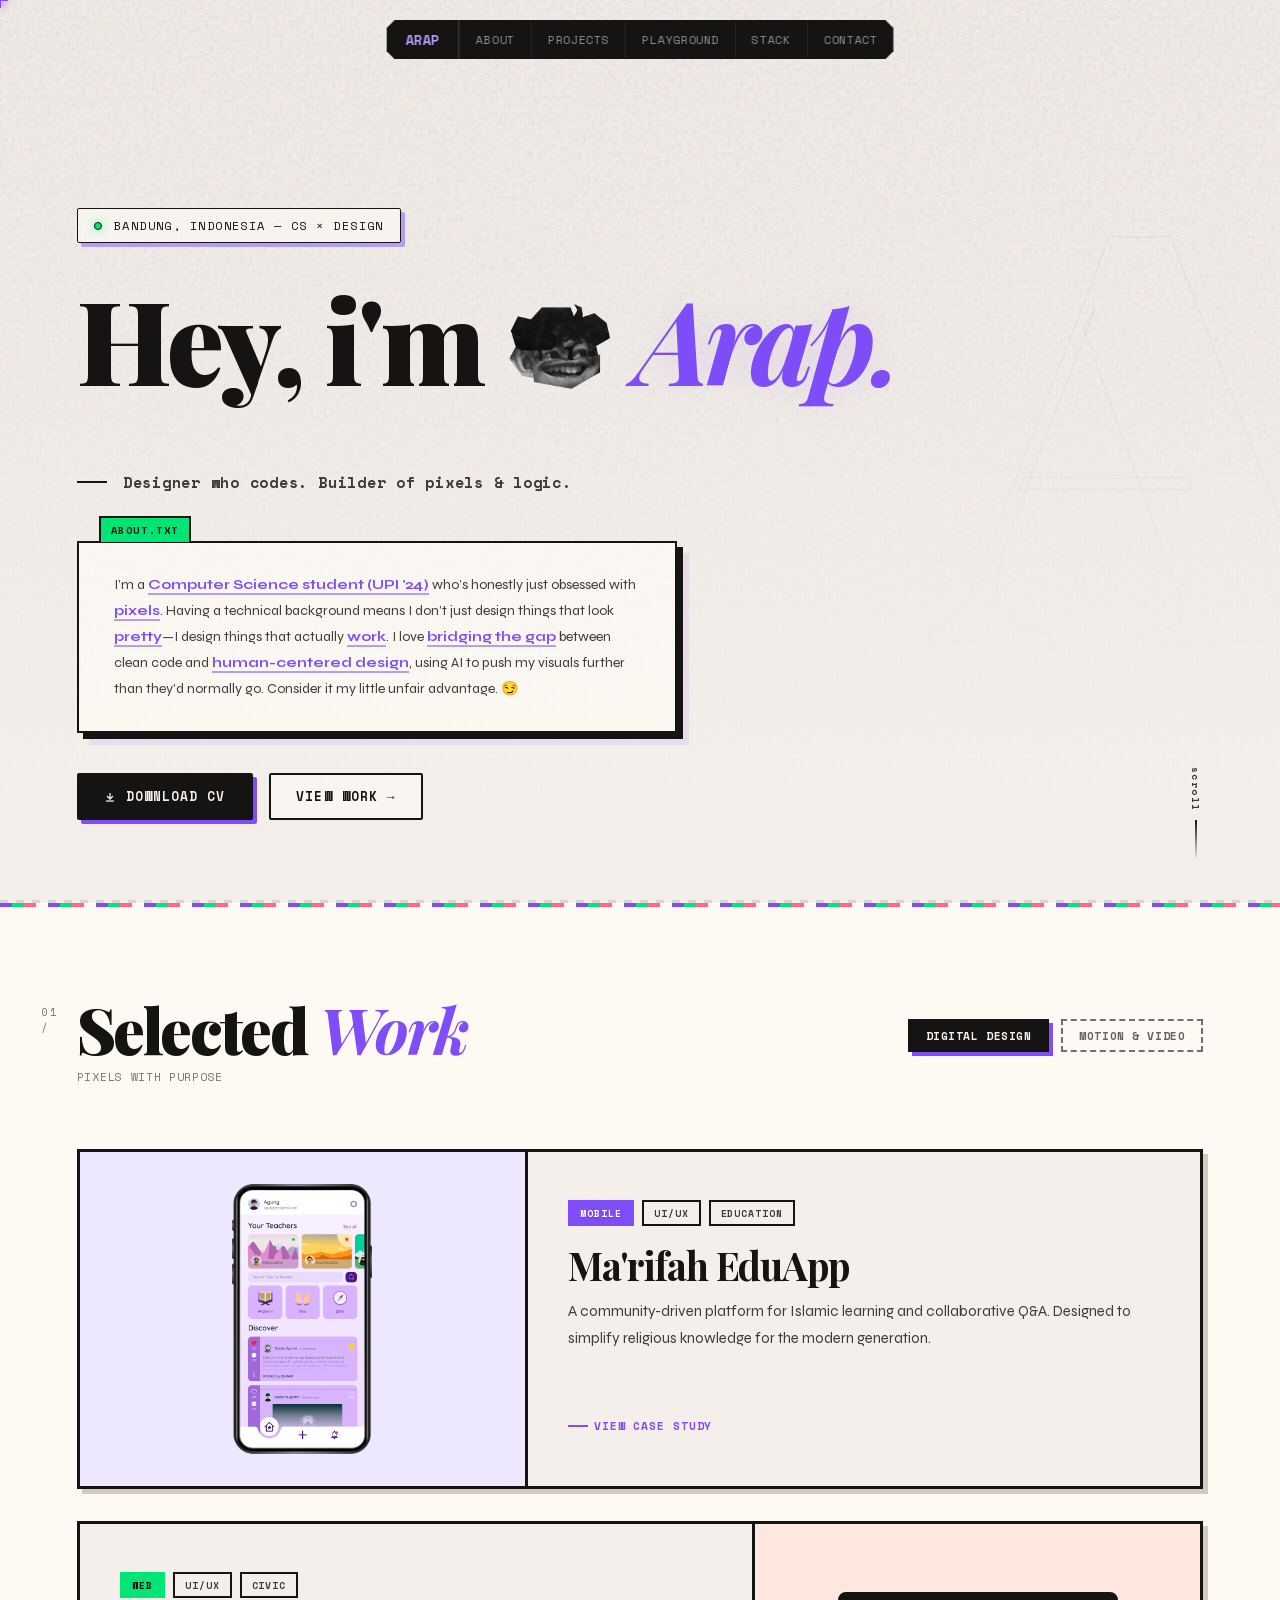
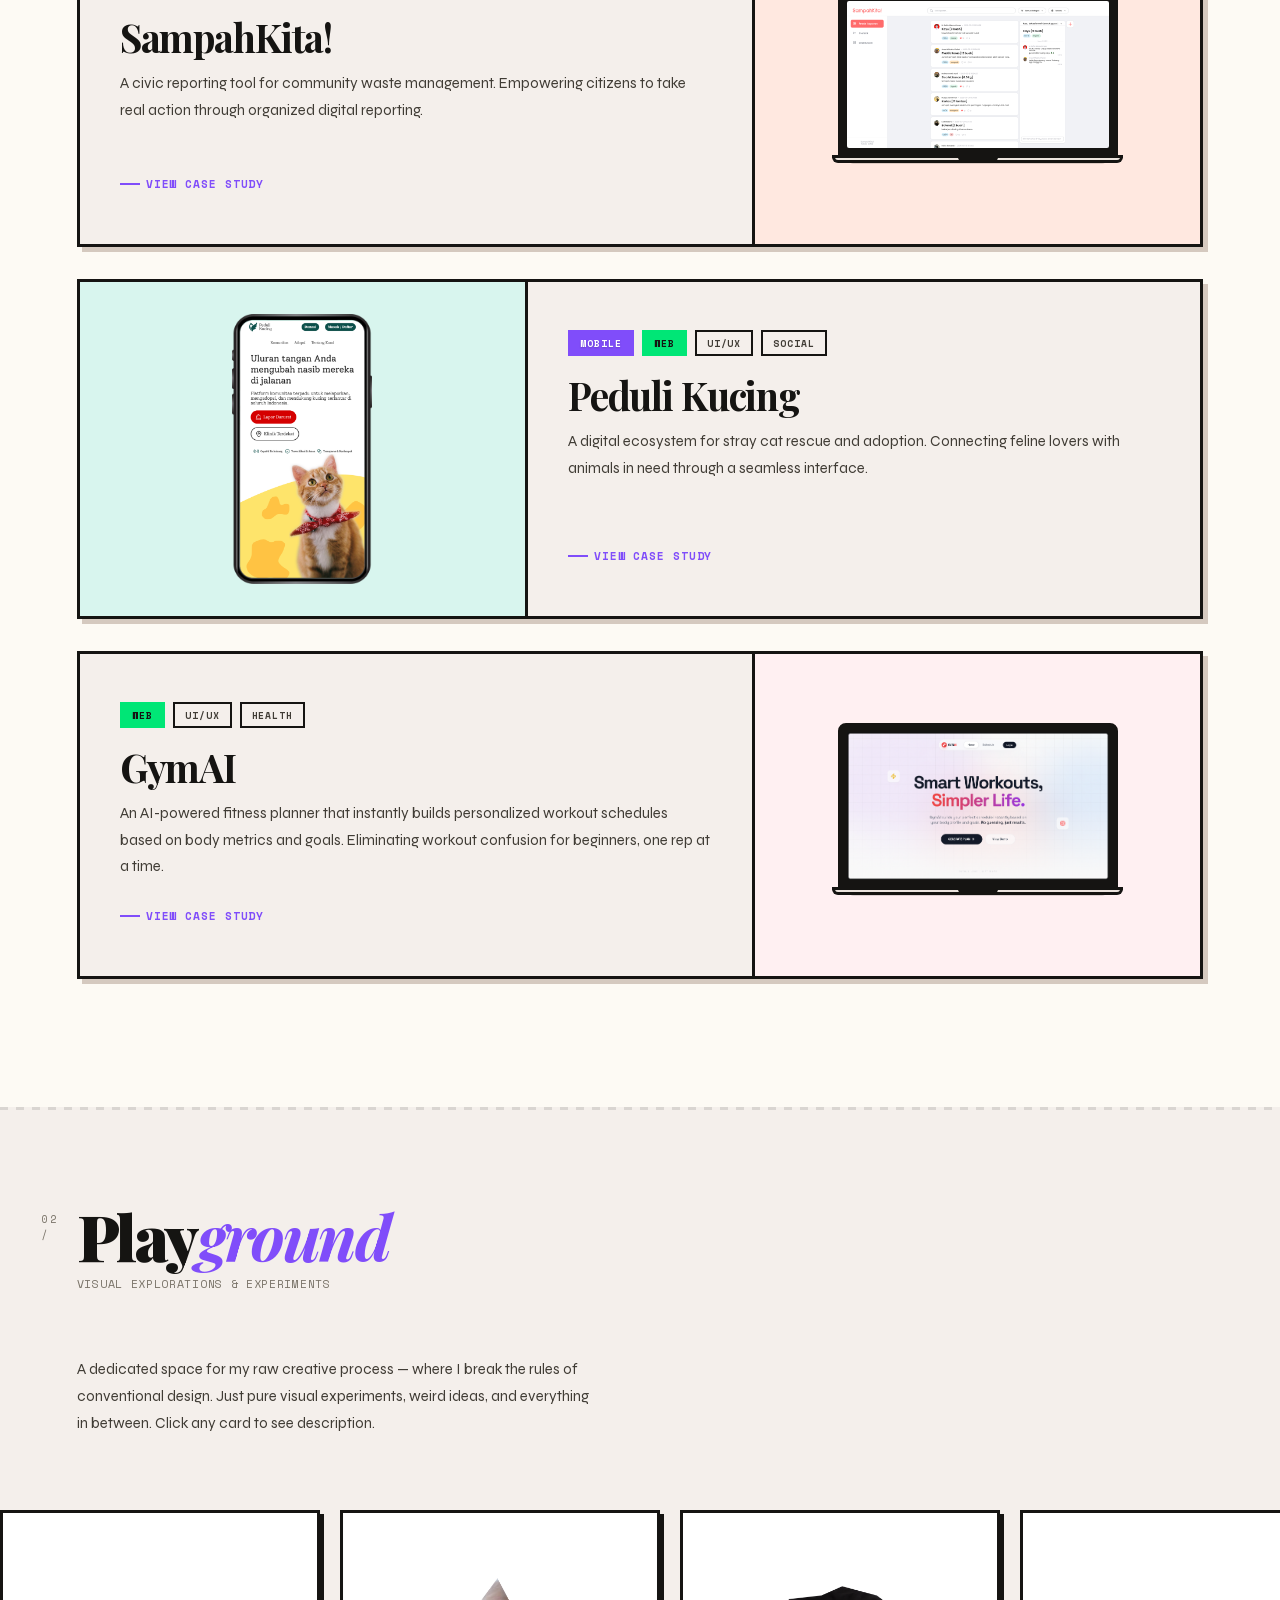
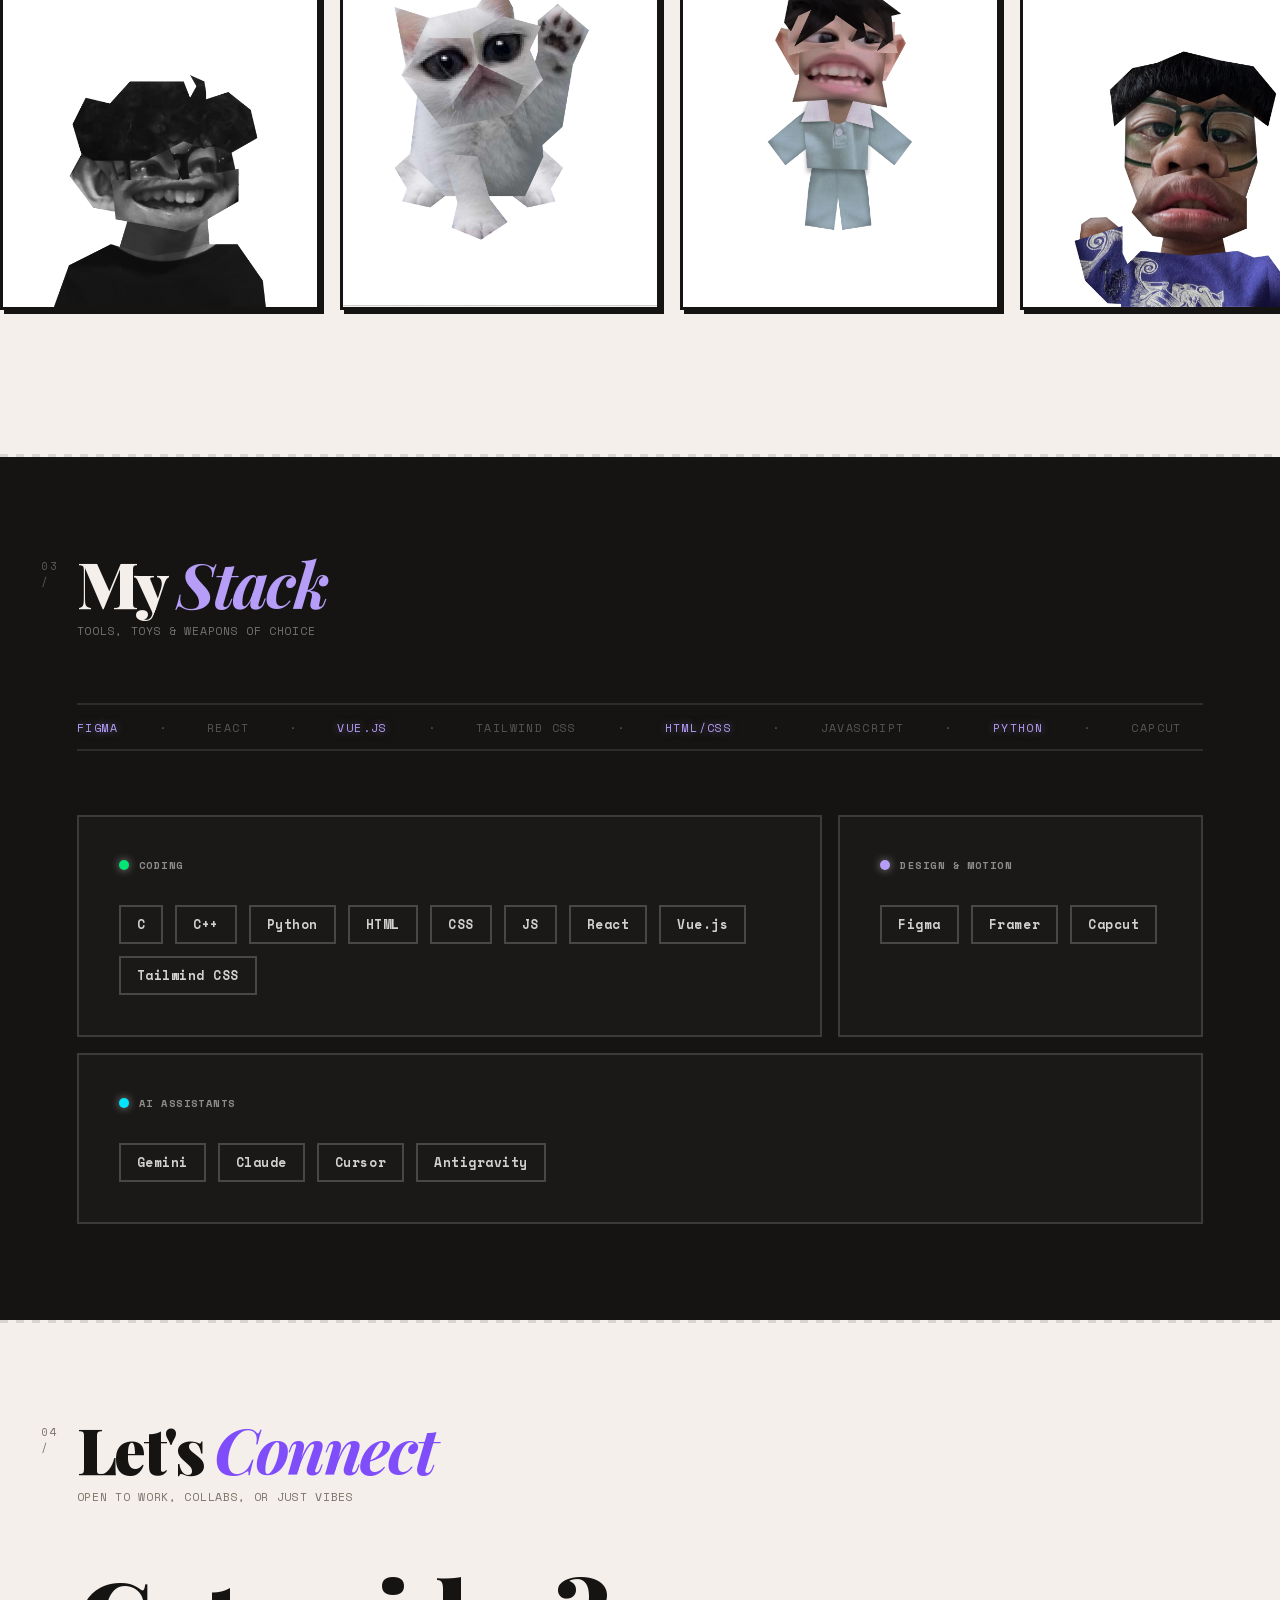
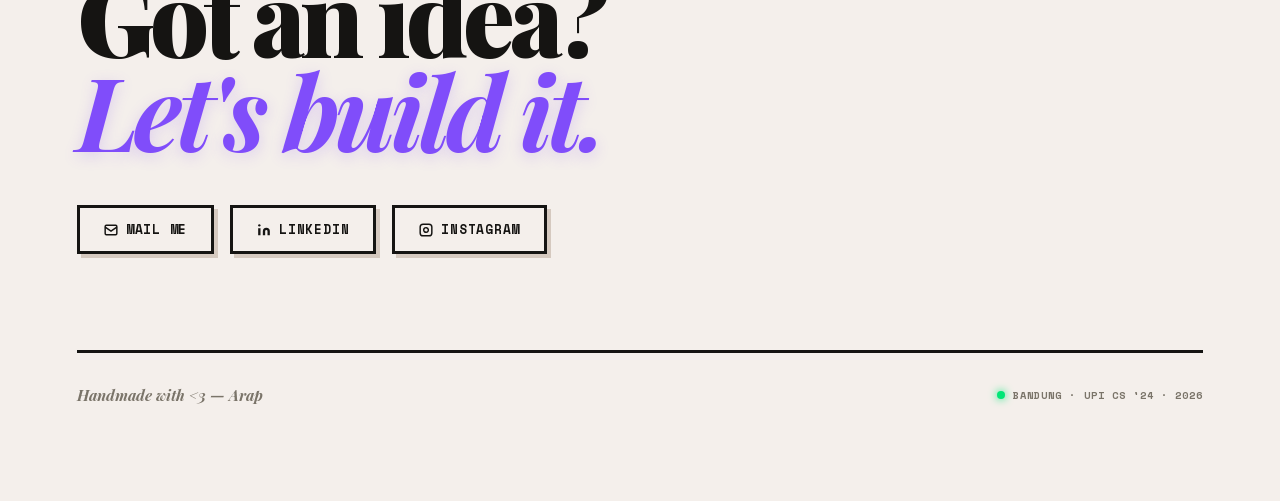
==== commit a50ab343: "Self-host fonts, cleanup, add README & favicon" ====
--- a/index.html
+++ b/index.html
@@ -1,16 +1,15 @@
 <!DOCTYPE html>
 <html lang="en">
+
 <head>
   <meta charset="UTF-8" />
   <meta name="viewport" content="width=device-width, initial-scale=1.0" />
   <title>Rakinema</title>
 
-  <link rel="preconnect" href="https://fonts.googleapis.com" />
-  <link rel="preconnect" href="https://fonts.gstatic.com" crossorigin />
-  <link href="https://fonts.googleapis.com/css2?family=Space+Mono:ital,wght@0,400;0,700;1,400&family=Playfair+Display:ital,wght@0,700;0,900;1,700&family=Syne:wght@400;600;700;800&display=swap" rel="stylesheet" />
-
   <link rel="stylesheet" href="style.css" />
+  <link rel="icon" type="image/svg+xml" href="favicon.svg" />
 </head>
+
 <body>
 
   <div class="cursor" id="cursor"></div>
@@ -43,7 +42,8 @@
 
       <h1 class="hero-heading reveal reveal-d1">
         Hey, i'm
-        <img src="head.png" alt="Arap" class="stylized-avatar" onerror="this.src='https://api.dicebear.com/7.x/avataaars/svg?seed=Arap&backgroundColor=6200ff'" />
+        <img src="assets/avatar.png" alt="Arap" class="stylized-avatar"
+          onerror="this.src='https://api.dicebear.com/7.x/avataaars/svg?seed=Arap&backgroundColor=6200ff'" />
         <span class="name-line">Arap.</span>
       </h1>
 
@@ -54,18 +54,23 @@
 
       <div class="hero-card reveal reveal-d3">
         <p>
-          I’m a <span class="hl">Computer Science student (UPI '24)</span> who’s honestly just obsessed with <span class="hl">pixels</span>. 
-          Having a technical background means I don’t just design things that look <span class="hl">pretty</span>—I design things that actually <span class="hl">work</span>. 
-          I love <span class="hl">bridging the gap</span> between clean code and <span class="hl">human-centered design</span>, using AI to push my visuals further than they'd normally go. 
+          I’m a <span class="hl">Computer Science student (UPI '24)</span> who’s honestly just obsessed with <span
+            class="hl">pixels</span>.
+          Having a technical background means I don’t just design things that look <span class="hl">pretty</span>—I
+          design things that actually <span class="hl">work</span>.
+          I love <span class="hl">bridging the gap</span> between clean code and <span class="hl">human-centered
+            design</span>, using AI to push my visuals further than they'd normally go.
           Consider it my little unfair advantage. 😏
         </p>
       </div>
 
       <div class="hero-cta reveal reveal-d4">
-        <a href="#" class="btn-px btn-px-solid">
-          <svg width="12" height="12" fill="none" stroke="currentColor" stroke-width="2.5" viewBox="0 0 24 24" aria-hidden="true">
-            <path d="M12 4v12m-6-6l6 6 6-6"/>
-            <path d="M4 20h16"/>
+        <a href="assets/cv-m-raffa-mizanul-insan.pdf" download="cv-m-raffa-mizanul-insan.pdf"
+          class="btn-px btn-px-solid">
+          <svg width="12" height="12" fill="none" stroke="currentColor" stroke-width="2.5" viewBox="0 0 24 24"
+            aria-hidden="true">
+            <path d="M12 4v12m-6-6l6 6 6-6" />
+            <path d="M4 20h16" />
           </svg>
           Download CV
         </a>
@@ -79,9 +84,10 @@
       <div class="scroll-arrow"></div>
     </div>
 
-  </header><div class="px-line"></div>
-
-<section id="projects">
+  </header>
+  <div class="px-line"></div>
+
+  <section id="projects">
     <div class="section-wrap">
 
       <div class="section-header reveal">
@@ -89,125 +95,126 @@
         <div class="section-title-wrap">
           <div class="title-row">
             <h2 class="section-title">Selected <em>Work</em></h2>
-            
-              <div class="project-tabs">
-                <button class="tab-btn active">Digital Design</button>
-                <button class="tab-btn coming-soon">Motion & Video</button>
+
+            <div class="project-tabs">
+              <button class="tab-btn active">Digital Design</button>
+              <button class="tab-btn coming-soon">Motion & Video</button>
+            </div>
+
+            <div id="toast" class="toast">Coming soon! Still rendering the magic. ✨</div>
+          </div>
+          <p class="section-desc">Pixels with purpose</p>
+        </div>
+      </div>
+
+      <a href="detail.html" class="project-item reveal" id="marifah-project">
+        <div class="project-thumb" style="background:#EDE8FF;">
+          <div class="phone-wrapper">
+            <img src="assets/phone-case.png" class="phone-frame" alt="Phone Frame">
+            <img src="assets/projects/marifah-screen.png" class="phone-screen-img" alt="Ma'rifah UI">
+          </div>
+        </div>
+        <div class="project-meta">
+          <div>
+            <div class="project-tag-row">
+              <span class="ptag violet">MOBILE</span>
+              <span class="ptag">UI/UX</span>
+              <span class="ptag">EDUCATION</span>
+            </div>
+            <h3 class="project-name">Ma'rifah EduApp</h3>
+            <p class="project-desc">
+              A community-driven platform for Islamic learning and collaborative Q&A.
+              Designed to simplify religious knowledge for the modern generation.
+            </p>
+          </div>
+          <span class="project-link-hint">VIEW CASE STUDY</span>
+        </div>
+      </a>
+
+      <a href="javascript:void(0)" class="project-item flip reveal reveal-d1 locked-project">
+        <div class="project-thumb" style="background:#FFE8E0;">
+          <div class="css-laptop">
+            <div class="css-laptop-lid">
+              <div class="css-laptop-screen-wrap">
+                <img src="assets/projects/sampah-screen.png" alt="SampahKita!">
               </div>
-
-              <div id="toast" class="toast">Coming soon! Still rendering the magic. ✨</div>
-          </div>
-          <p class="section-desc">Pixels with purpose</p>
-        </div>
-      </div>
-
-        <a href="detail.html" class="project-item reveal" id="marifah-project">
-          <div class="project-thumb" style="background:#EDE8FF;">
-            <div class="phone-wrapper">
-              <img src="assets/phone-case.png" class="phone-frame" alt="Phone Frame">
-              <img src="assets/projects/marifah-screen.png" class="phone-screen-img" alt="Ma'rifah UI">
-            </div>
-          </div>
-          <div class="project-meta">
-            <div>
-              <div class="project-tag-row">
-                <span class="ptag violet">MOBILE</span>
-                <span class="ptag">UI/UX</span>
-                <span class="ptag">EDUCATION</span>
+            </div>
+            <div class="css-laptop-base"></div>
+          </div>
+        </div>
+        <div class="project-meta">
+          <div>
+            <div class="project-tag-row">
+              <span class="ptag mint-bg">WEB</span>
+              <span class="ptag">UI/UX</span>
+              <span class="ptag">CIVIC</span>
+            </div>
+            <h3 class="project-name">SampahKita!</h3>
+            <p class="project-desc">
+              A civic reporting tool for community waste management.
+              Empowering citizens to take real action through organized digital reporting.
+            </p>
+          </div>
+          <span class="project-link-hint">VIEW CASE STUDY</span>
+        </div>
+      </a>
+
+      <a href="javascript:void(0)" class="project-item reveal reveal-d2 locked-project">
+        <div class="project-thumb" style="background:#D8F5EE;">
+          <div class="phone-wrapper">
+            <img src="assets/phone-case.png" class="phone-frame" alt="Phone Frame">
+            <img src="assets/projects/peduli-screen.png" class="phone-screen-img" alt="Peduli Kucing UI">
+          </div>
+        </div>
+        <div class="project-meta">
+          <div>
+            <div class="project-tag-row">
+              <span class="ptag violet">MOBILE</span>
+              <span class="ptag mint-bg">WEB</span>
+              <span class="ptag">UI/UX</span>
+              <span class="ptag">SOCIAL</span>
+            </div>
+            <h3 class="project-name">Peduli Kucing</h3>
+            <p class="project-desc">
+              A digital ecosystem for stray cat rescue and adoption.
+              Connecting feline lovers with animals in need through a seamless interface.
+            </p>
+          </div>
+          <span class="project-link-hint">VIEW CASE STUDY</span>
+        </div>
+      </a>
+
+      <a href="javascript:void(0)" class="project-item flip reveal reveal-d3 locked-project">
+        <div class="project-thumb" style="background:#FFF0F2;">
+          <div class="css-laptop">
+            <div class="css-laptop-lid">
+              <div class="css-laptop-screen-wrap">
+                <img src="assets/projects/gymai-screen.png" alt="GymAI Web Interface">
               </div>
-              <h3 class="project-name">Ma'rifah EduApp</h3>
-              <p class="project-desc">
-                A community-driven platform for Islamic learning and collaborative Q&A. 
-                Designed to simplify religious knowledge for the modern generation.
-              </p>
-            </div>
-            <span class="project-link-hint">VIEW CASE STUDY</span>
-          </div>
-        </a>
-
-        <a href="javascript:void(0)" class="project-item flip reveal reveal-d1 locked-project">
-          <div class="project-thumb" style="background:#FFE8E0;">
-            <div class="css-laptop">
-              <div class="css-laptop-lid">
-                <div class="css-laptop-screen-wrap">
-                  <img src="assets/projects/sampah-screen.png" alt="SampahKita!">
-                </div>
-              </div>
-              <div class="css-laptop-base"></div>
-            </div>
-          </div>
-          <div class="project-meta">
-            <div>
-              <div class="project-tag-row">
-                <span class="ptag mint-bg">WEB</span>
-                <span class="ptag">UI/UX</span>
-                <span class="ptag">CIVIC</span>
-              </div>
-              <h3 class="project-name">SampahKita!</h3>
-              <p class="project-desc">
-                A civic reporting tool for community waste management. 
-                Empowering citizens to take real action through organized digital reporting.
-              </p>
-            </div>
-            <span class="project-link-hint">VIEW CASE STUDY</span>
-          </div>
-        </a>
-
-        <a href="javascript:void(0)" class="project-item reveal reveal-d2 locked-project">
-          <div class="project-thumb" style="background:#D8F5EE;">
-            <div class="phone-wrapper">
-              <img src="assets/phone-case.png" class="phone-frame" alt="Phone Frame">
-              <img src="assets/projects/peduli-screen.png" class="phone-screen-img" alt="Peduli Kucing UI">
-            </div>
-          </div>
-          <div class="project-meta">
-            <div>
-              <div class="project-tag-row">
-                <span class="ptag violet">MOBILE</span>
-                <span class="ptag mint-bg">WEB</span>
-                <span class="ptag">UI/UX</span>
-                <span class="ptag">SOCIAL</span>
-              </div>
-              <h3 class="project-name">Peduli Kucing</h3>
-              <p class="project-desc">
-                A digital ecosystem for stray cat rescue and adoption. 
-                Connecting feline lovers with animals in need through a seamless interface.
-              </p>
-            </div>
-            <span class="project-link-hint">VIEW CASE STUDY</span>
-          </div>
-        </a>
-
-        <a href="javascript:void(0)" class="project-item flip reveal reveal-d3 locked-project">
-          <div class="project-thumb" style="background:#FFF0F2;">
-            <div class="css-laptop">
-              <div class="css-laptop-lid">
-                <div class="css-laptop-screen-wrap">
-                  <img src="assets/projects/gymai-screen.png" alt="GymAI Web Interface">
-                </div>
-              </div>
-              <div class="css-laptop-base"></div>
-            </div>
-          </div>
-          <div class="project-meta">
-            <div>
-              <div class="project-tag-row">
-                <span class="ptag mint-bg">WEB</span>
-                <span class="ptag">UI/UX</span>
-                <span class="ptag">HEALTH</span>
-              </div>
-              <h3 class="project-name">GymAI</h3>
-              <p class="project-desc">
-                An AI-powered fitness planner that instantly builds personalized workout schedules based on body metrics and goals. Eliminating workout confusion for beginners, one rep at a time.
-              </p>
-            </div>
-            <span class="project-link-hint">VIEW CASE STUDY</span>
-          </div>
-        </a>
+            </div>
+            <div class="css-laptop-base"></div>
+          </div>
+        </div>
+        <div class="project-meta">
+          <div>
+            <div class="project-tag-row">
+              <span class="ptag mint-bg">WEB</span>
+              <span class="ptag">UI/UX</span>
+              <span class="ptag">HEALTH</span>
+            </div>
+            <h3 class="project-name">GymAI</h3>
+            <p class="project-desc">
+              An AI-powered fitness planner that instantly builds personalized workout schedules based on body metrics
+              and goals. Eliminating workout confusion for beginners, one rep at a time.
+            </p>
+          </div>
+          <span class="project-link-hint">VIEW CASE STUDY</span>
+        </div>
+      </a>
 
     </div>
   </section>
-  
+
   <div class="px-line"></div>
 
   <section id="playground">
@@ -222,34 +229,64 @@
       </div>
 
       <p class="playground-intro reveal">
-        A dedicated space for my raw creative process — where I break the rules of conventional design. 
+        A dedicated space for my raw creative process — where I break the rules of conventional design.
         Just pure visual experiments, weird ideas, and everything in between. Click any card to see description.
       </p>
 
       <div class="pg-scroll-track reveal">
         <div class="pg-scroll-inner">
-      <div class="pg-item" data-title="Stylized Self" data-desc="A raw digital self-portrait, experimenting with bold aesthetics and stylized proportions.">
-        <img src="assets/playground/pg-1.png" alt="Artsy Portrait"><div class="pg-label">Portrait ✦</div>
-      </div>
-      <div class="pg-item" data-title="Digital Feline" data-desc="Visual exploration inspired by a random cat from Instagram.">
-        <img src="assets/playground/pg-2.png" alt="Cute Cat Illustration"><div class="pg-label">Visual Art ✦</div>
-      </div>
-      <div class="pg-item" data-title="The Playmate" data-desc="A tribute to my nephew, capturing the pure joy and chaotic energy of play.">
-        <img src="assets/playground/pg-4.png" alt="Nephew Illustration"><div class="pg-label">Portrait ✦</div>
-      </div>
-      <div class="pg-item" data-title="Bonded by Time" data-desc="My cousin and roommate. From babies to college life in one dorm.">
-        <img src="assets/playground/pg-3.png" alt="Cousin Illustration"><div class="pg-label">Portrait ✦</div>
-      </div>
-      <div class="pg-item" data-title="Curious Stare" data-desc="Another feline exploration focusing on texture and exaggerated features.">
-        <img src="assets/playground/pg-5.png" alt="Cat Illustration 2"><div class="pg-label">Visual Art ✦</div>
-      </div>
-
-      <div class="pg-item" data-title="Stylized Self" data-desc="A raw digital self-portrait, experimenting with bold aesthetics and stylized proportions."><img src="assets/playground/pg-1.png" alt="..."><div class="pg-label">Portrait ✦</div></div>
-      <div class="pg-item" data-title="Digital Feline" data-desc="Visual exploration inspired by a random cat from Instagram. Purely for the aesthetic joy."><img src="assets/playground/pg-2.png" alt="..."><div class="pg-label">Visual Art ✦</div></div>
-      <div class="pg-item" data-title="The Playmate" data-desc="A tribute to my nephew, capturing the pure joy and chaotic energy of our play sessions."><img src="assets/playground/pg-4.png" alt="..."><div class="pg-label">Portrait ✦</div></div>
-      <div class="pg-item" data-title="Bonded by Time" data-desc="My cousin and roommate. From babies to college life, bridging the 1-year gap in one dorm."><img src="assets/playground/pg-3.png" alt="..."><div class="pg-label">Portrait ✦</div></div>
-      <div class="pg-item" data-title="Curious Stare" data-desc="Another feline exploration focusing on texture and exaggerated features."><img src="assets/playground/pg-5.png" alt="..."><div class="pg-label">Visual Art ✦</div></div>
-    </div>
+          <div class="pg-item" data-title="Stylized Self"
+            data-desc="A raw digital self-portrait, experimenting with bold aesthetics and stylized proportions.">
+            <img src="assets/playground/pg-1.png" alt="Artsy Portrait">
+            <div class="pg-label">Portrait ✦</div>
+          </div>
+          <div class="pg-item" data-title="Digital Feline"
+            data-desc="Visual exploration inspired by a random cat from Instagram.">
+            <img src="assets/playground/pg-2.png" alt="Cute Cat Illustration">
+            <div class="pg-label">Visual Art ✦</div>
+          </div>
+          <div class="pg-item" data-title="The Playmate"
+            data-desc="A tribute to my nephew, capturing the pure joy and chaotic energy of play.">
+            <img src="assets/playground/pg-4.png" alt="Nephew Illustration">
+            <div class="pg-label">Portrait ✦</div>
+          </div>
+          <div class="pg-item" data-title="Bonded by Time"
+            data-desc="My cousin and roommate. From babies to college life in one dorm.">
+            <img src="assets/playground/pg-3.png" alt="Cousin Illustration">
+            <div class="pg-label">Portrait ✦</div>
+          </div>
+          <div class="pg-item" data-title="Curious Stare"
+            data-desc="Another feline exploration focusing on texture and exaggerated features.">
+            <img src="assets/playground/pg-5.png" alt="Cat Illustration 2">
+            <div class="pg-label">Visual Art ✦</div>
+          </div>
+
+          <div class="pg-item" data-title="Stylized Self"
+            data-desc="A raw digital self-portrait, experimenting with bold aesthetics and stylized proportions."><img
+              src="assets/playground/pg-1.png" alt="...">
+            <div class="pg-label">Portrait ✦</div>
+          </div>
+          <div class="pg-item" data-title="Digital Feline"
+            data-desc="Visual exploration inspired by a random cat from Instagram. Purely for the aesthetic joy."><img
+              src="assets/playground/pg-2.png" alt="...">
+            <div class="pg-label">Visual Art ✦</div>
+          </div>
+          <div class="pg-item" data-title="The Playmate"
+            data-desc="A tribute to my nephew, capturing the pure joy and chaotic energy of our play sessions."><img
+              src="assets/playground/pg-4.png" alt="...">
+            <div class="pg-label">Portrait ✦</div>
+          </div>
+          <div class="pg-item" data-title="Bonded by Time"
+            data-desc="My cousin and roommate. From babies to college life, bridging the 1-year gap in one dorm."><img
+              src="assets/playground/pg-3.png" alt="...">
+            <div class="pg-label">Portrait ✦</div>
+          </div>
+          <div class="pg-item" data-title="Curious Stare"
+            data-desc="Another feline exploration focusing on texture and exaggerated features."><img
+              src="assets/playground/pg-5.png" alt="...">
+            <div class="pg-label">Visual Art ✦</div>
+          </div>
+        </div>
   </section>
 
   <div id="pg-modal" class="modal-overlay">
@@ -344,7 +381,8 @@
           </div>
         </div>
 
-      </div></div>
+      </div>
+    </div>
   </section>
 
   <div class="px-line"></div>
@@ -367,23 +405,24 @@
 
       <div class="contact-row reveal">
         <a href="mailto:rappepu@gmail.com" class="contact-btn glow-btn">
-          <svg width="14" height="14" fill="none" stroke="currentColor" stroke-width="2.5" viewBox="0 0 24 24" aria-hidden="true">
-            <rect x="2" y="4" width="20" height="16" rx="2"/>
-            <path d="M2 7l10 7 10-7"/>
+          <svg width="14" height="14" fill="none" stroke="currentColor" stroke-width="2.5" viewBox="0 0 24 24"
+            aria-hidden="true">
+            <rect x="2" y="4" width="20" height="16" rx="2" />
+            <path d="M2 7l10 7 10-7" />
           </svg>
           Mail me
         </a>
         <a href="https://linkedin.com/in/raffami" target="_blank" rel="noopener" class="contact-btn glow-btn">
           <svg width="14" height="14" fill="currentColor" viewBox="0 0 24 24" aria-hidden="true">
-            <path d="M16 8a6 6 0 0 1 6 6v7h-4v-7a2 2 0 0 0-4 0v7h-4v-7a6 6 0 0 1 6-6zM2 9h4v12H2z"/>
-            <circle cx="4" cy="4" r="2"/>
+            <path d="M16 8a6 6 0 0 1 6 6v7h-4v-7a2 2 0 0 0-4 0v7h-4v-7a6 6 0 0 1 6-6zM2 9h4v12H2z" />
+            <circle cx="4" cy="4" r="2" />
           </svg>
           LinkedIn
         </a>
         <a href="javascript:void(0)" class="contact-btn glow-btn" id="ig-trigger">
           <svg width="14" height="14" fill="none" stroke="currentColor" stroke-width="2.5" viewBox="0 0 24 24">
-            <rect x="2" y="2" width="20" height="20" rx="5"/>
-            <path d="M16 11.37A4 4 0 1 1 12.63 8 4 4 0 0 1 16 11.37zM17.5 6.5h.01"/>
+            <rect x="2" y="2" width="20" height="20" rx="5" />
+            <path d="M16 11.37A4 4 0 1 1 12.63 8 4 4 0 0 1 16 11.37zM17.5 6.5h.01" />
           </svg>
           Instagram
         </a>
@@ -420,4 +459,5 @@
   <script src="script.js"></script>
 
 </body>
+
 </html>
--- a/style.css
+++ b/style.css
@@ -1,3 +1,77 @@
+/* ============================================
+   SELF-HOSTED FONTS
+   ============================================ */
+@font-face {
+  font-family: 'Playfair Display';
+  font-style: italic;
+  font-weight: 700;
+  font-display: swap;
+  src: url('assets/fonts/playfair-display-italic-700.woff2') format('woff2');
+}
+@font-face {
+  font-family: 'Playfair Display';
+  font-style: normal;
+  font-weight: 700;
+  font-display: swap;
+  src: url('assets/fonts/playfair-display-700.woff2') format('woff2');
+}
+@font-face {
+  font-family: 'Playfair Display';
+  font-style: normal;
+  font-weight: 900;
+  font-display: swap;
+  src: url('assets/fonts/playfair-display-700.woff2') format('woff2');
+}
+@font-face {
+  font-family: 'Space Mono';
+  font-style: italic;
+  font-weight: 400;
+  font-display: swap;
+  src: url('assets/fonts/space-mono-italic-400.woff2') format('woff2');
+}
+@font-face {
+  font-family: 'Space Mono';
+  font-style: normal;
+  font-weight: 400;
+  font-display: swap;
+  src: url('assets/fonts/space-mono-400.woff2') format('woff2');
+}
+@font-face {
+  font-family: 'Space Mono';
+  font-style: normal;
+  font-weight: 700;
+  font-display: swap;
+  src: url('assets/fonts/space-mono-700.woff2') format('woff2');
+}
+@font-face {
+  font-family: 'Syne';
+  font-style: normal;
+  font-weight: 400;
+  font-display: swap;
+  src: url('assets/fonts/syne.woff2') format('woff2');
+}
+@font-face {
+  font-family: 'Syne';
+  font-style: normal;
+  font-weight: 600;
+  font-display: swap;
+  src: url('assets/fonts/syne.woff2') format('woff2');
+}
+@font-face {
+  font-family: 'Syne';
+  font-style: normal;
+  font-weight: 700;
+  font-display: swap;
+  src: url('assets/fonts/syne.woff2') format('woff2');
+}
+@font-face {
+  font-family: 'Syne';
+  font-style: normal;
+  font-weight: 800;
+  font-display: swap;
+  src: url('assets/fonts/syne.woff2') format('woff2');
+}
+
 /* ============================================
    ROOT TOKENS
    ============================================ */
@@ -509,13 +583,13 @@
   font-weight: 700;
   color: var(--violet);
   
-  /* Layout & Box Model (Gabungan) */
-  display: inline-flex; /* Pakai inline-flex biar box-nya ngepas ngebungkus teks */
+  /* Layout & Box Model */
+  display: inline-flex; /* Wraps tightly around text content */
   align-items: center;
   gap: 6px;
-  height: 24px; /* Kuncian tinggi biar gak loncat */
+  height: 24px; /* Fixed height to prevent layout shift */
   
-  /* Animasi & GPU Fixes (Tambahan baru) */
+  /* Animation & GPU Acceleration */
   transition: color 0.3s ease;
   transform: translateZ(0);
   backface-visibility: hidden;
@@ -542,48 +616,48 @@
 }
 
 /* CSS DEVICES */
-/* Container tetap sesuai width, tapi height kita batasi */
+/* Phone container with constrained height */
 .phone-wrapper {
   position: relative;
   width: 140px; 
-  height: 270px; /* <--- Set tinggi eksplisit untuk memendekkan total wrapper */
+  height: 270px; /* Explicit height to shorten the wrapper */
   display: flex;
   justify-content: center;
   align-items: center;
 }
 
-/* Frame HP dipaksa mengikuti tinggi wrapper agar agak memendek */
+/* Phone frame forced to follow wrapper height */
 .phone-frame {
   width: 100%;
-  height: 100%; /* <--- Paksa ikut tinggi wrapper (efek memendek) */
-  object-fit: fill; /* <--- Memungkinkan sedikit distorsi agar pas sesuai keinginanmu */
+  height: 100%; /* Force to match wrapper height */
+  object-fit: fill; /* Allows slight distortion for a snug fit */
   position: relative;
   z-index: 2;
   pointer-events: none;
 }
 
-/* Sesuaikan posisi gambar di dalamnya agar tetap menutup layar */
+/* Position screen image to fully cover the display area */
 .phone-screen-img {
   position: absolute;
-  top: 2.5%;    /* Turun dikit biar sisa bolong di atas ketutup */
+  top: 2.5%;    /* Offset to cover the top gap */
   width: 89%;   
-  height: 96%;  /* Naik dari 94% ke 96% untuk efek stretch panjang ke bawah */
+  height: 96%;  /* Stretched to cover bottom edge */
   object-fit: cover;
   z-index: 1;
   border-radius: 12px;
 }
 
-/* Container Laptop Ramping */
+/* Slim Laptop Container */
 .css-laptop { 
-  width: 280px; /* Diperkecil dari 320px agar lebih ramping/tipis */
+  width: 280px; /* Reduced from 320px for a slimmer look */
   display: flex; 
   flex-direction: column; 
   align-items: center; 
   position: relative;
-  padding-bottom: 12px; /* Ruang untuk keyboard base */
-}
-
-/* Layar (Lid) */
+  padding-bottom: 12px; /* Space for keyboard base */
+}
+
+/* Screen (Lid) */
 .css-laptop-lid { 
   width: 100%; 
   border: 3.5px solid var(--ink); 
@@ -612,17 +686,17 @@
 
 /* Base Keyboard (Body Laptop) */
 .css-laptop-base { 
-  width: 104%; /* Sedikit lebih lebar dari layar untuk efek nyata */
+  width: 104%; /* Slightly wider than screen for realistic effect */
   height: 8px; 
-  background: var(--cream-dk); /* Warna body laptop */
+  background: var(--cream-dk); /* Laptop body color */
   border: 3.5px solid var(--ink);
   border-radius: 0 0 6px 6px; 
   position: relative;
   z-index: 3;
-  margin-top: -2px; /* Menempel ke lid */
-}
-
-/* Keyboard / Ketebalan Laptop (Bagian yang bikin kek laptop beneran) */
+  margin-top: -2px; /* Flush against the lid */
+}
+
+/* Keyboard shadow (adds realistic depth) */
 .css-laptop-base::after { 
   content: ''; 
   position: absolute; 
@@ -632,11 +706,11 @@
   width: 90%; 
   height: 4px; 
   background: var(--ink); 
-  opacity: 0.15; /* Bayangan tipis di bawah keyboard */
+  opacity: 0.15; /* Subtle shadow below keyboard */
   border-radius: 0 0 100px 100px;
 }
 
-/* Notch / Cekungan Jari untuk buka laptop */
+/* Finger notch for opening the laptop */
 .css-laptop-base::before {
   content: '';
   position: absolute;
@@ -665,7 +739,7 @@
   width: 20px;
   height: 2px;
   background: currentColor;
-  flex-shrink: 0; /* Biar flexbox gak iseng ngecilin garisnya */
+  flex-shrink: 0; /* Prevent flexbox from shrinking the line */
 }
 
 /* ============================================
@@ -686,8 +760,8 @@
 /* Inner container holds items and animates continuously */
 .pg-scroll-inner {
   display: flex;
-  width: max-content; /* Biarkan melebar sesuai jumlah 10 kartu */
-  animation: scrollPlayground 45s linear infinite; /* 45s agar lebih smooth untuk 10 kartu */
+  width: max-content; /* Expand to fit all 10 cards */
+  animation: scrollPlayground 45s linear infinite; /* 45s for smoother scrolling with 10 cards */
 }
 
 /* Pause scroll solely when hovering over the track */
@@ -698,7 +772,7 @@
 /* Since gap is removed and margin-right is used, shifting by exactly 50% guarantees a gap-free loop */
 @keyframes scrollPlayground {
   0% { transform: translateX(0); }
-  /* Geser tepat setengah dari total lebar 10 kartu */
+  /* Shift exactly half of the total width of 10 cards */
   100% { transform: translateX(-50%); } 
 }
 
@@ -941,21 +1015,21 @@
 
 .ig-close:hover { color: var(--ink); }
 
-/* Container Judul & Tabs */
+/* Title & Tabs Container */
 .title-row {
   display: flex;
   justify-content: space-between;
-  align-items: flex-end; /* Sejajar dengan baseline judul */
+  align-items: flex-end; /* Align with title baseline */
   width: 100%;
 }
 
 .project-tabs {
   display: flex;
   gap: 12px;
-  margin-bottom: 8px; /* Tweak biar sejajar pas sama baseline teks raksasanya */
-}
-
-/* Base Style Tombol Tab */
+  margin-bottom: 8px; /* Align with the giant title baseline */
+}
+
+/* Base Tab Button Style */
 .tab-btn {
   background: transparent;
   border: 2px solid var(--ink);
@@ -965,36 +1039,26 @@
   font-weight: 700;
   text-transform: uppercase;
   letter-spacing: 0.05em;
-  cursor: none; /* Tetap pake custom cursor kamu */
+  cursor: none; /* Use custom cursor */
   transition: all 0.2s;
 }
 
-/* Tab Aktif */
+/* Active Tab */
 .tab-btn.active {
   background: var(--ink);
   color: var(--cream);
   box-shadow: 4px 4px 0 var(--violet);
 }
 
-/* Tab Disabled / Coming Soon */
-.tab-btn.disabled {
-  opacity: 0.4;
-  border-style: dashed;
-  cursor: not-allowed;
-}
-
-.tab-btn.disabled:hover {
-  background: rgba(21, 17, 16, 0.05);
-}
-
-/* Update tombol */
+
+/* Coming Soon Tab */
 .tab-btn.coming-soon {
   opacity: 0.6;
   border-style: dashed;
 }
 
 .tab-btn.coming-soon:hover {
-  background: rgba(128, 77, 250, 0.1); /* pake warna violet tipis */
+  background: rgba(128, 77, 250, 0.1); /* Subtle violet tint */
   border-style: solid;
 }
 
@@ -1025,7 +1089,7 @@
   visibility: visible;
 }
 
-/* Responsive: tumpuk di mobile */
+/* Responsive: stack vertically on mobile */
 @media (max-width: 768px) {
   .title-row {
     flex-direction: column;
@@ -1074,128 +1138,6 @@
   .sb-coding, .sb-design, .sb-ai { grid-column: span 1; grid-row: span 1; }
 }
 
-/* ============================================
-   PROJECT DETAIL - DARK HORIZONTAL SHOWCASE
-   ============================================ */
-
-/* The outer section wrapper */
-.showcase-dark {
-  background: var(--ink);
-  padding: 6rem 0; /* Full bleed layout overrides standard wrap padding */
-  position: relative;
-  border-top: 2px solid rgba(255, 255, 255, 0.1);
-  border-bottom: 2px solid rgba(255, 255, 255, 0.1);
-}
-
-/* The scrolling track container */
-.showcase-track {
-  display: flex;
-  gap: 2rem;
-  padding: 0 6vw 2rem 6vw; /* Aligns visually with the section-wrap padding */
-  overflow-x: auto;
-  scroll-snap-type: x mandatory;
-  scroll-behavior: smooth;
-  -webkit-overflow-scrolling: touch; /* Momentum scrolling on iOS */
-  
-  /* Hide Scrollbar */
-  scrollbar-width: none; /* Firefox */
-  -ms-overflow-style: none; /* IE/Edge */
-}
-.showcase-track::-webkit-scrollbar {
-  display: none; /* Chrome/Safari */
-}
-
-/* Individual Showcase Card */
-.showcase-card {
-  flex: 0 0 85%; /* Mobile: takes up 85% of screen to show next card peek */
-  display: flex;
-  flex-direction: column;
-  scroll-snap-align: center; /* Snaps to the middle on mobile */
-  background: rgba(255, 255, 255, 0.02);
-  border: 2px solid rgba(255, 255, 255, 0.08);
-  border-radius: 4px;
-  transition: transform 0.4s cubic-bezier(0.175, 0.885, 0.32, 1.275), border-color 0.3s;
-  cursor: grab;
-}
-
-.showcase-card:active {
-  cursor: grabbing;
-}
-
-.showcase-card:hover {
-  transform: translateY(-8px);
-  border-color: var(--violet-lt);
-}
-
-/* Image Wrapper */
-.sc-img-wrap {
-  flex-grow: 1;
-  padding: 4rem 2rem;
-  display: flex;
-  align-items: center;
-  justify-content: center;
-  border-bottom: 2px solid rgba(255, 255, 255, 0.08);
-  overflow: hidden;
-  position: relative;
-}
-
-.sc-img-wrap img {
-  max-height: 400px;
-  width: auto;
-  object-fit: contain;
-  border-radius: 12px;
-  box-shadow: 0 20px 40px rgba(0, 0, 0, 0.4);
-  border: 2px solid var(--ink);
-  transition: transform 0.5s ease;
-}
-
-.showcase-card:hover .sc-img-wrap img {
-  transform: scale(1.03) translateY(-5px);
-}
-
-/* Info Box inside Card */
-.sc-info {
-  padding: 2rem;
-  background: rgba(21, 20, 18, 0.5); /* Slight tint of var(--ink) */
-}
-
-.sc-info h3 {
-  font-family: var(--serif);
-  font-size: 1.5rem;
-  color: var(--white);
-  margin-bottom: 0.8rem;
-  letter-spacing: -0.02em;
-}
-
-.sc-info p {
-  font-family: var(--sans);
-  font-size: 0.9rem;
-  line-height: 1.6;
-  color: rgba(255, 255, 255, 0.6);
-}
-
-/* Buffer to give space after the last card */
-.showcase-buffer {
-  flex: 0 0 1px;
-}
-
-/* Desktop sizing adjustments */
-@media (min-width: 768px) {
-  .showcase-card {
-    flex: 0 0 45%; /* Shrink width so 2 cards fit easily, peeking a 3rd */
-    scroll-snap-align: start; /* Aligns smoothly to the left side */
-  }
-  
-  .showcase-buffer {
-    flex: 0 0 6vw; /* Empty space at the end of the scroll track */
-  }
-}
-
-@media (min-width: 1200px) {
-  .showcase-card {
-    flex: 0 0 35%; /* Even wider screens get more cards visible */
-  }
-}
 
 /* ============================================
    PROJECT DETAIL - KINETIC MARQUEE SHOWCASE
@@ -1307,23 +1249,6 @@
   z-index: 10;
 }
 
-.hero-brand-logo {
-  height: 64px; /* Elegant size */
-  width: auto;
-  object-fit: contain;
-  margin-bottom: 1.5rem;
-  filter: drop-shadow(0 4px 12px rgba(128, 77, 250, 0.15)); /* Subtle pop against the cream bg */
-}
-
-.hero-body-desc {
-  font-family: var(--sans);
-  font-size: clamp(1.05rem, 2vw, 1.2rem);
-  font-weight: 500;
-  line-height: 1.7;
-  color: var(--ink-mid);
-  max-width: 600px;
-  margin-bottom: 2.5rem;
-}
 
 /* Right Column & Floating Animation */
 .hero-split-visual {
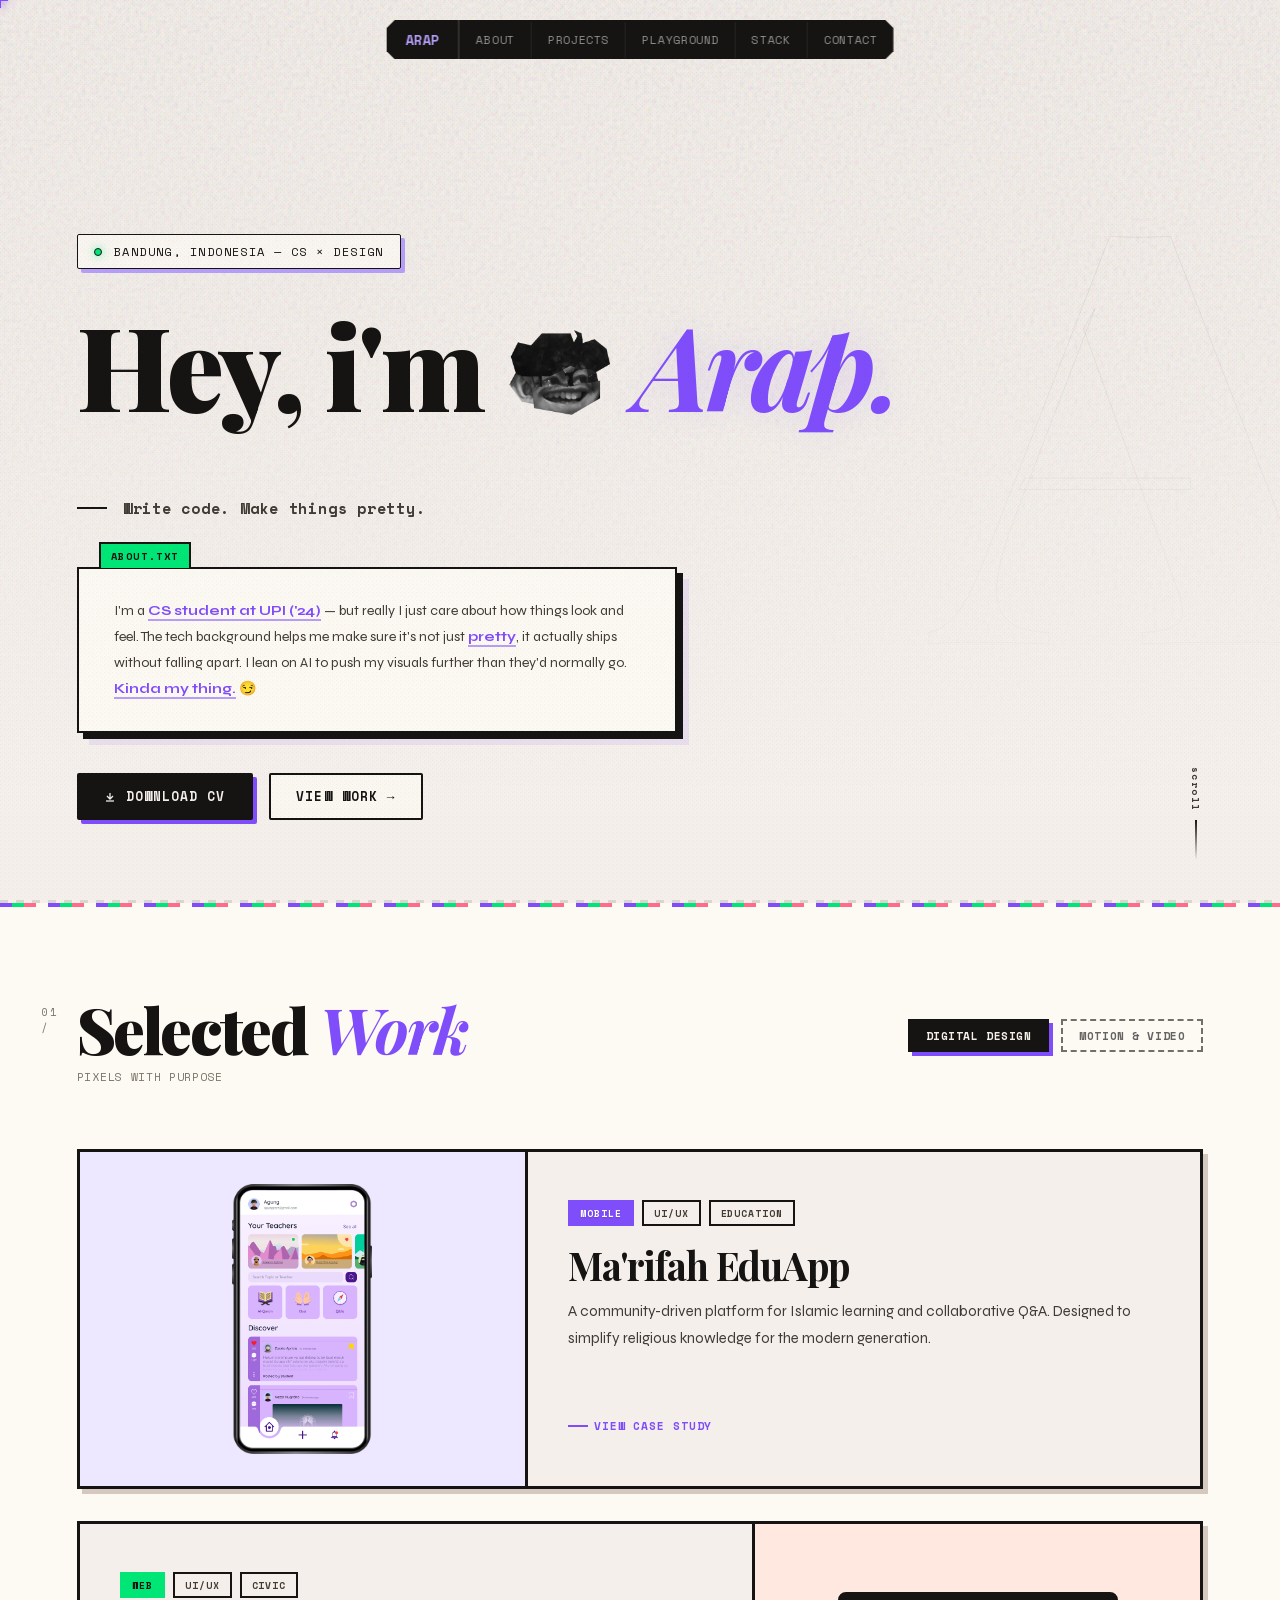
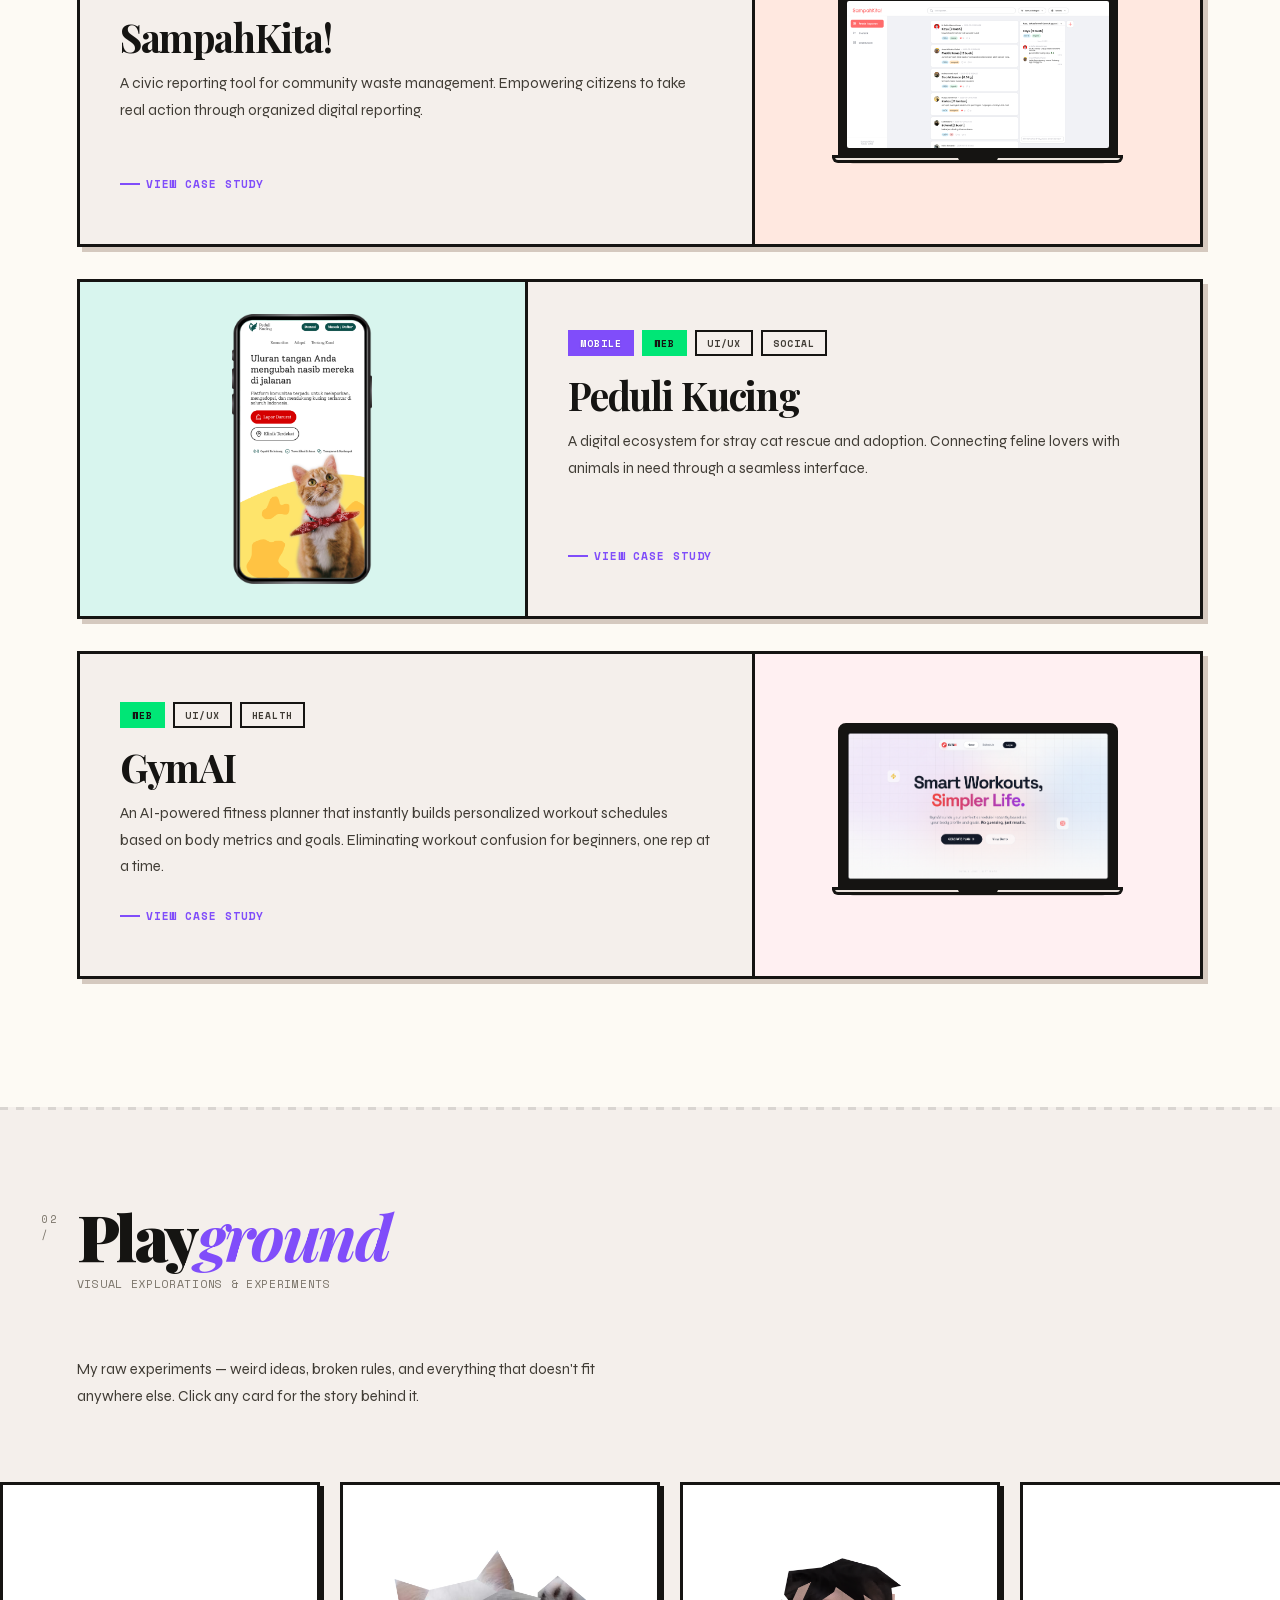
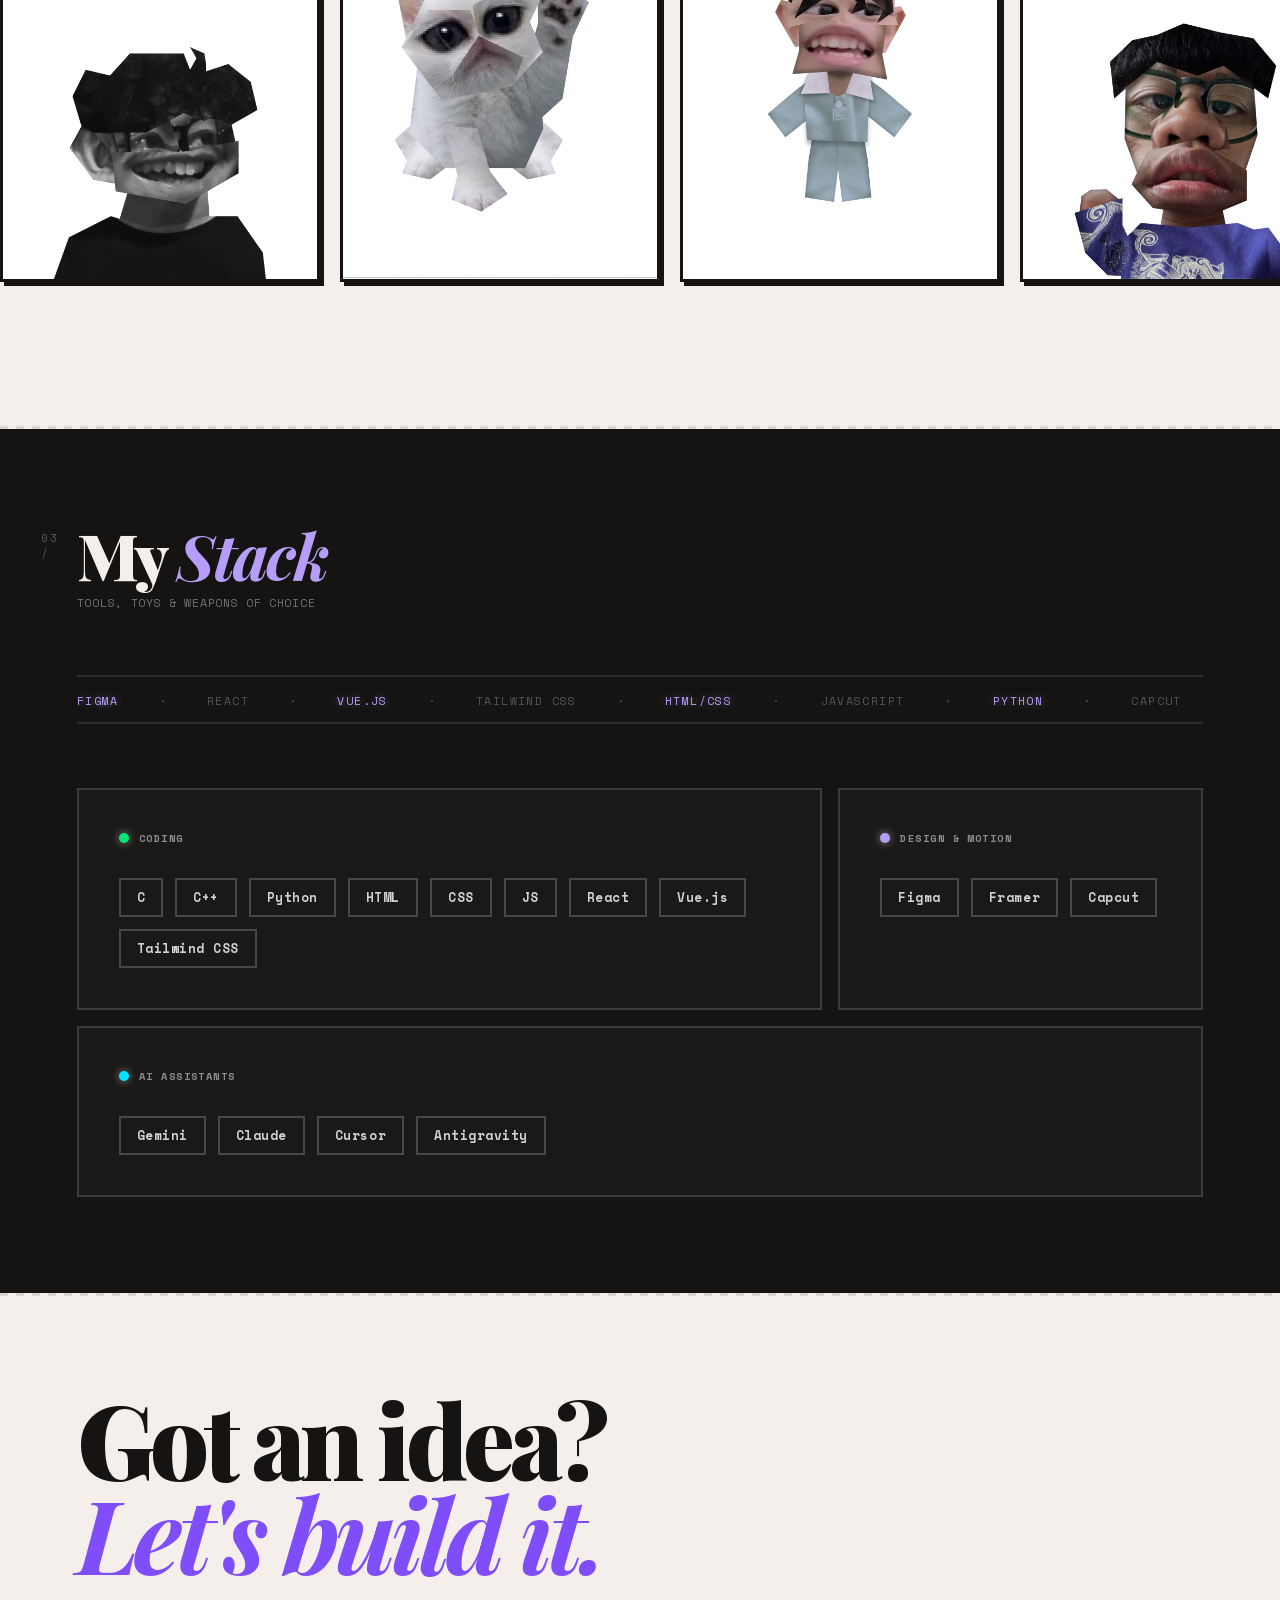
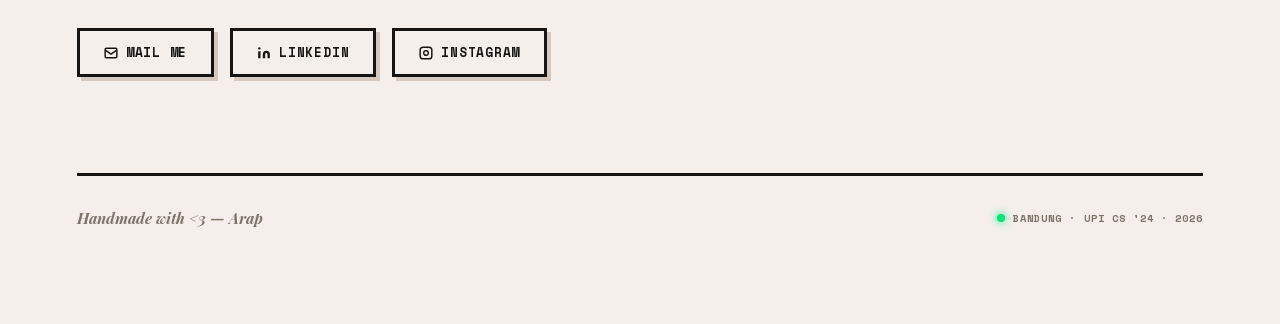
==== commit 5e16df16: "Rewrite hero & playground copy" ====
--- a/index.html
+++ b/index.html
@@ -49,18 +49,16 @@
 
       <p class="hero-sub reveal reveal-d2">
         <span class="sep"></span>
-        Designer who codes. Builder of pixels & logic.
+        Write code. Make things pretty.
       </p>
 
       <div class="hero-card reveal reveal-d3">
         <p>
-          I’m a <span class="hl">Computer Science student (UPI '24)</span> who’s honestly just obsessed with <span
-            class="hl">pixels</span>.
-          Having a technical background means I don’t just design things that look <span class="hl">pretty</span>—I
-          design things that actually <span class="hl">work</span>.
-          I love <span class="hl">bridging the gap</span> between clean code and <span class="hl">human-centered
-            design</span>, using AI to push my visuals further than they'd normally go.
-          Consider it my little unfair advantage. 😏
+          I'm a <span class="hl">CS student at UPI ('24)</span> — but really I just care about how things look and
+          feel.
+          The tech background helps me make sure it's not just <span class="hl">pretty</span>, it actually ships without
+          falling apart.
+          I lean on AI to push my visuals further than they'd normally go. <span class="hl">Kinda my thing.</span> 😏
         </p>
       </div>
 
@@ -229,8 +227,7 @@
       </div>
 
       <p class="playground-intro reveal">
-        A dedicated space for my raw creative process — where I break the rules of conventional design.
-        Just pure visual experiments, weird ideas, and everything in between. Click any card to see description.
+        My raw experiments — weird ideas, broken rules, and everything that doesn't fit anywhere else. Click any card for the story behind it.
       </p>
 
       <div class="pg-scroll-track reveal">
@@ -241,12 +238,12 @@
             <div class="pg-label">Portrait ✦</div>
           </div>
           <div class="pg-item" data-title="Digital Feline"
-            data-desc="Visual exploration inspired by a random cat from Instagram.">
+            data-desc="Saw a cat on IG. Drew it because why not.">
             <img src="assets/playground/pg-2.png" alt="Cute Cat Illustration">
             <div class="pg-label">Visual Art ✦</div>
           </div>
           <div class="pg-item" data-title="The Playmate"
-            data-desc="A tribute to my nephew, capturing the pure joy and chaotic energy of play.">
+            data-desc="My nephew. Pure chaos, pure joy. This one's for him.">
             <img src="assets/playground/pg-4.png" alt="Nephew Illustration">
             <div class="pg-label">Portrait ✦</div>
           </div>
@@ -256,7 +253,7 @@
             <div class="pg-label">Portrait ✦</div>
           </div>
           <div class="pg-item" data-title="Curious Stare"
-            data-desc="Another feline exploration focusing on texture and exaggerated features.">
+            data-desc="Messing with texture and making the eyes way too big.">
             <img src="assets/playground/pg-5.png" alt="Cat Illustration 2">
             <div class="pg-label">Visual Art ✦</div>
           </div>
@@ -267,12 +264,12 @@
             <div class="pg-label">Portrait ✦</div>
           </div>
           <div class="pg-item" data-title="Digital Feline"
-            data-desc="Visual exploration inspired by a random cat from Instagram. Purely for the aesthetic joy."><img
+            data-desc="Saw a cat on IG. Drew it because why not."><img
               src="assets/playground/pg-2.png" alt="...">
             <div class="pg-label">Visual Art ✦</div>
           </div>
           <div class="pg-item" data-title="The Playmate"
-            data-desc="A tribute to my nephew, capturing the pure joy and chaotic energy of our play sessions."><img
+            data-desc="My nephew. Pure chaos, pure joy. This one's for him."><img
               src="assets/playground/pg-4.png" alt="...">
             <div class="pg-label">Portrait ✦</div>
           </div>
@@ -282,7 +279,7 @@
             <div class="pg-label">Portrait ✦</div>
           </div>
           <div class="pg-item" data-title="Curious Stare"
-            data-desc="Another feline exploration focusing on texture and exaggerated features."><img
+            data-desc="Messing with texture and making the eyes way too big."><img
               src="assets/playground/pg-5.png" alt="...">
             <div class="pg-label">Visual Art ✦</div>
           </div>
@@ -389,14 +386,6 @@
 
   <section id="contact">
     <div class="section-wrap">
-
-      <div class="section-header reveal">
-        <div class="section-num">04 /</div>
-        <div class="section-title-wrap">
-          <h2 class="section-title">Let's <em>Connect</em></h2>
-          <p class="section-desc">Open to work, collabs, or just vibes</p>
-        </div>
-      </div>
 
       <p class="contact-big reveal">
         Got an idea?
--- a/style.css
+++ b/style.css
@@ -915,7 +915,7 @@
    ============================================ */
 #contact { background: var(--cream); }
 .contact-big { font-family: var(--serif); font-size: clamp(2.5rem, 8vw, 6.5rem); font-weight: 900; letter-spacing: -0.05em; line-height: 0.92; color: var(--ink); margin-bottom: 2.5rem; }
-.contact-big em { font-style: italic; color: var(--violet); display: block; text-shadow: 0 4px 15px rgba(128,77,250,0.2); }
+.contact-big em { font-style: italic; color: var(--violet); display: block; }
 
 .contact-row { display: flex; flex-wrap: wrap; gap: 1rem; align-items: center; margin-top: 3rem; }
 
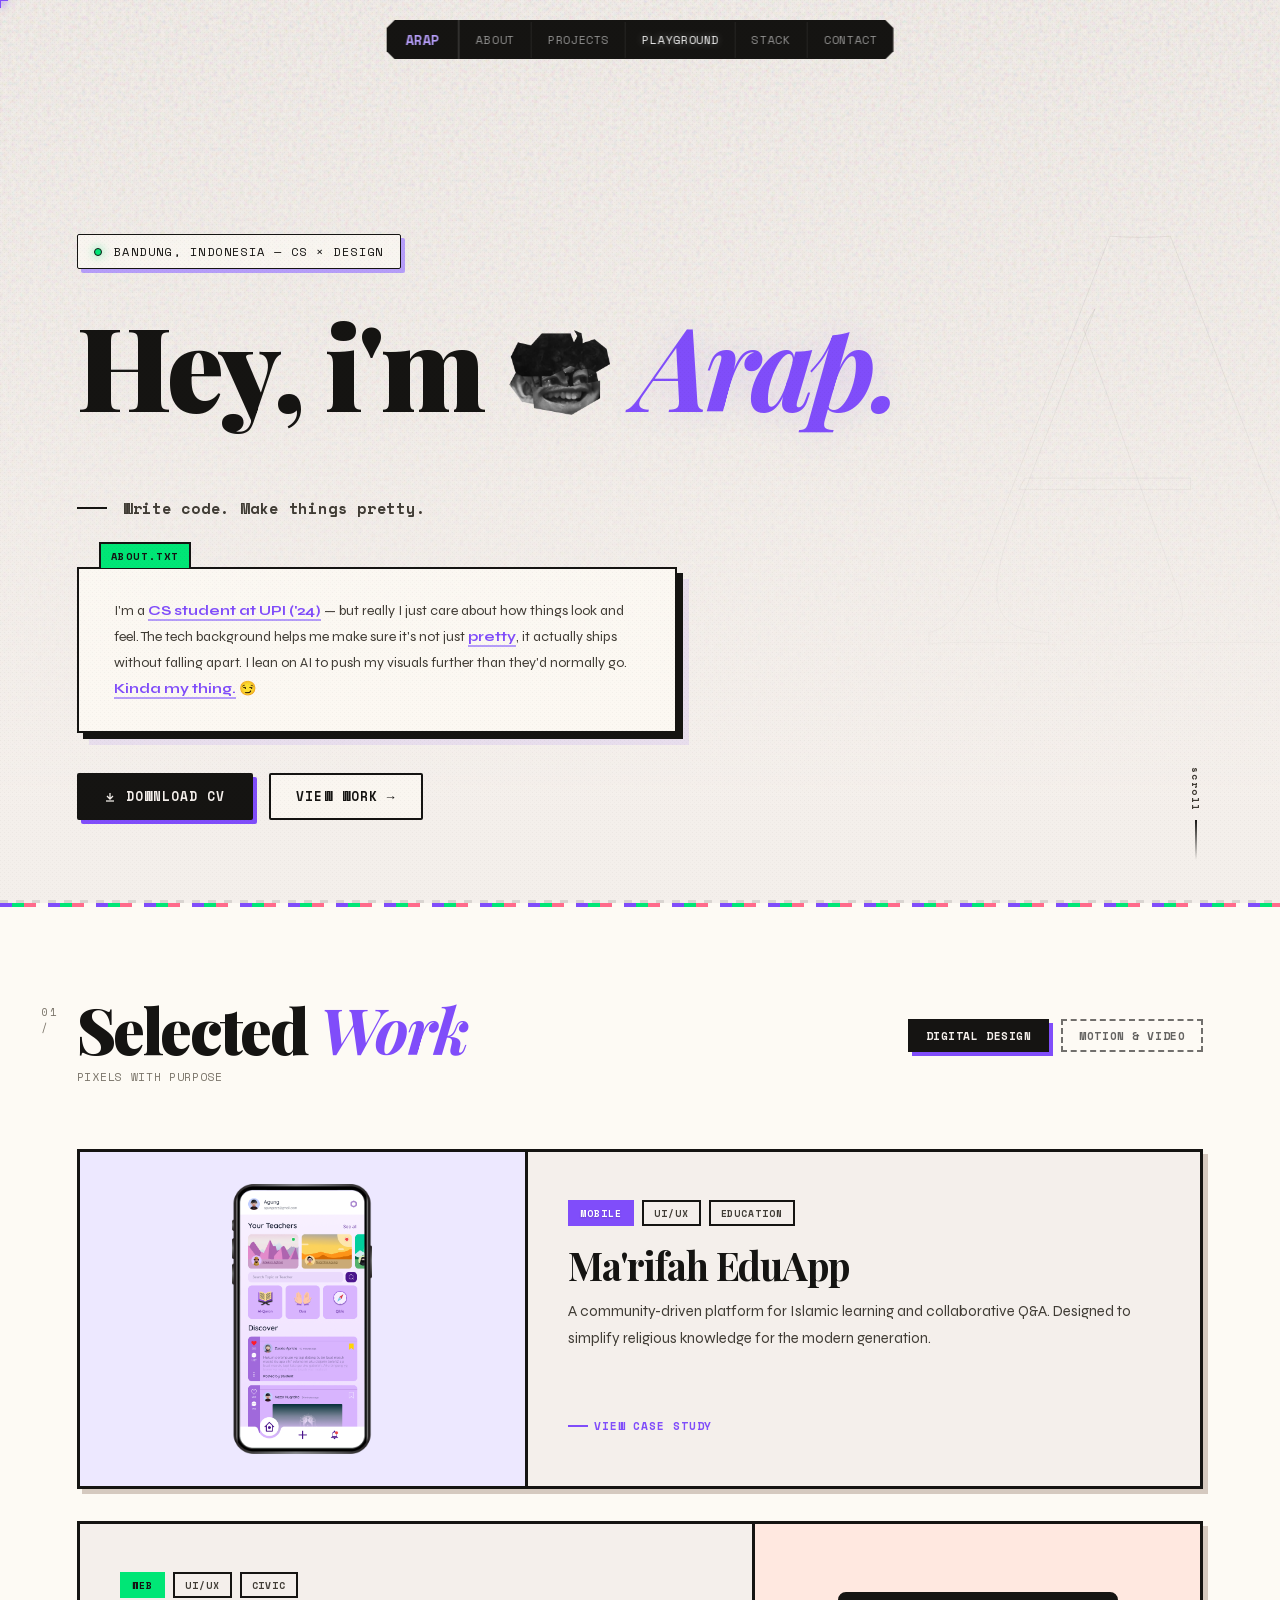
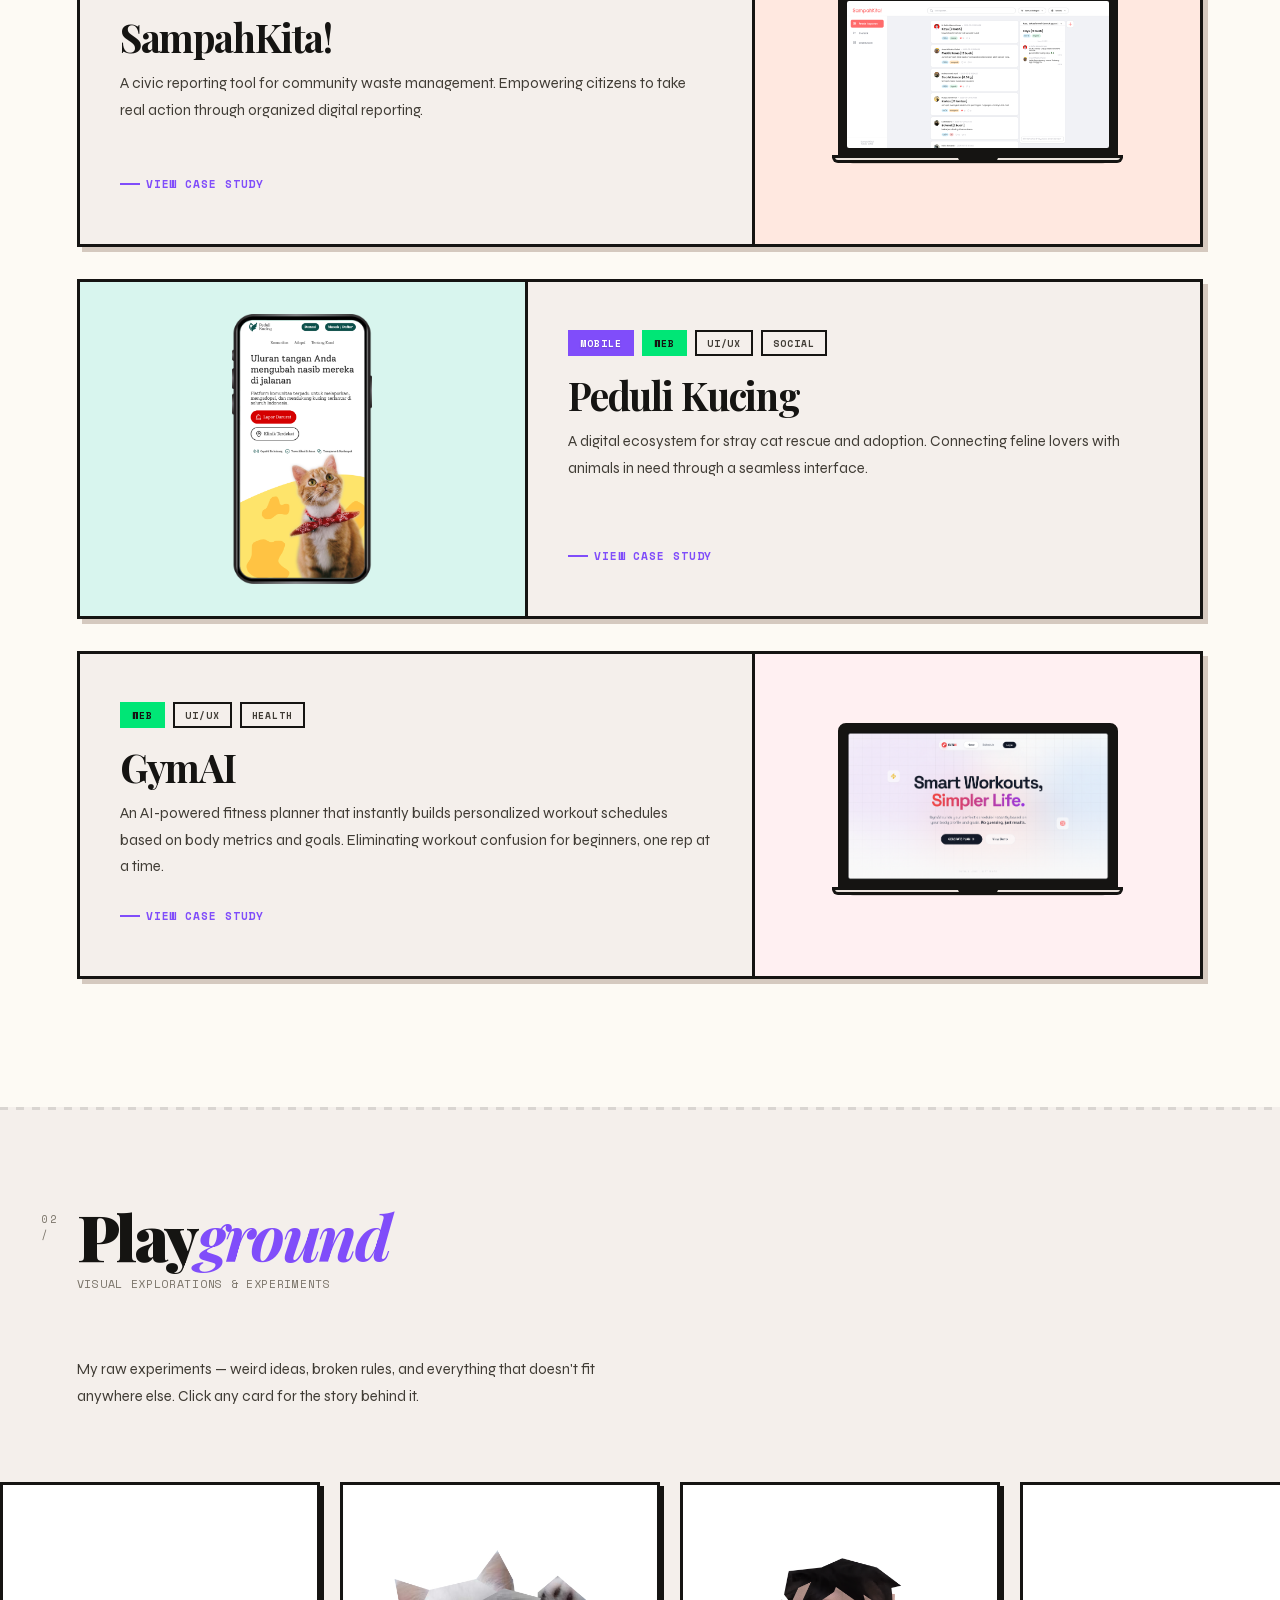
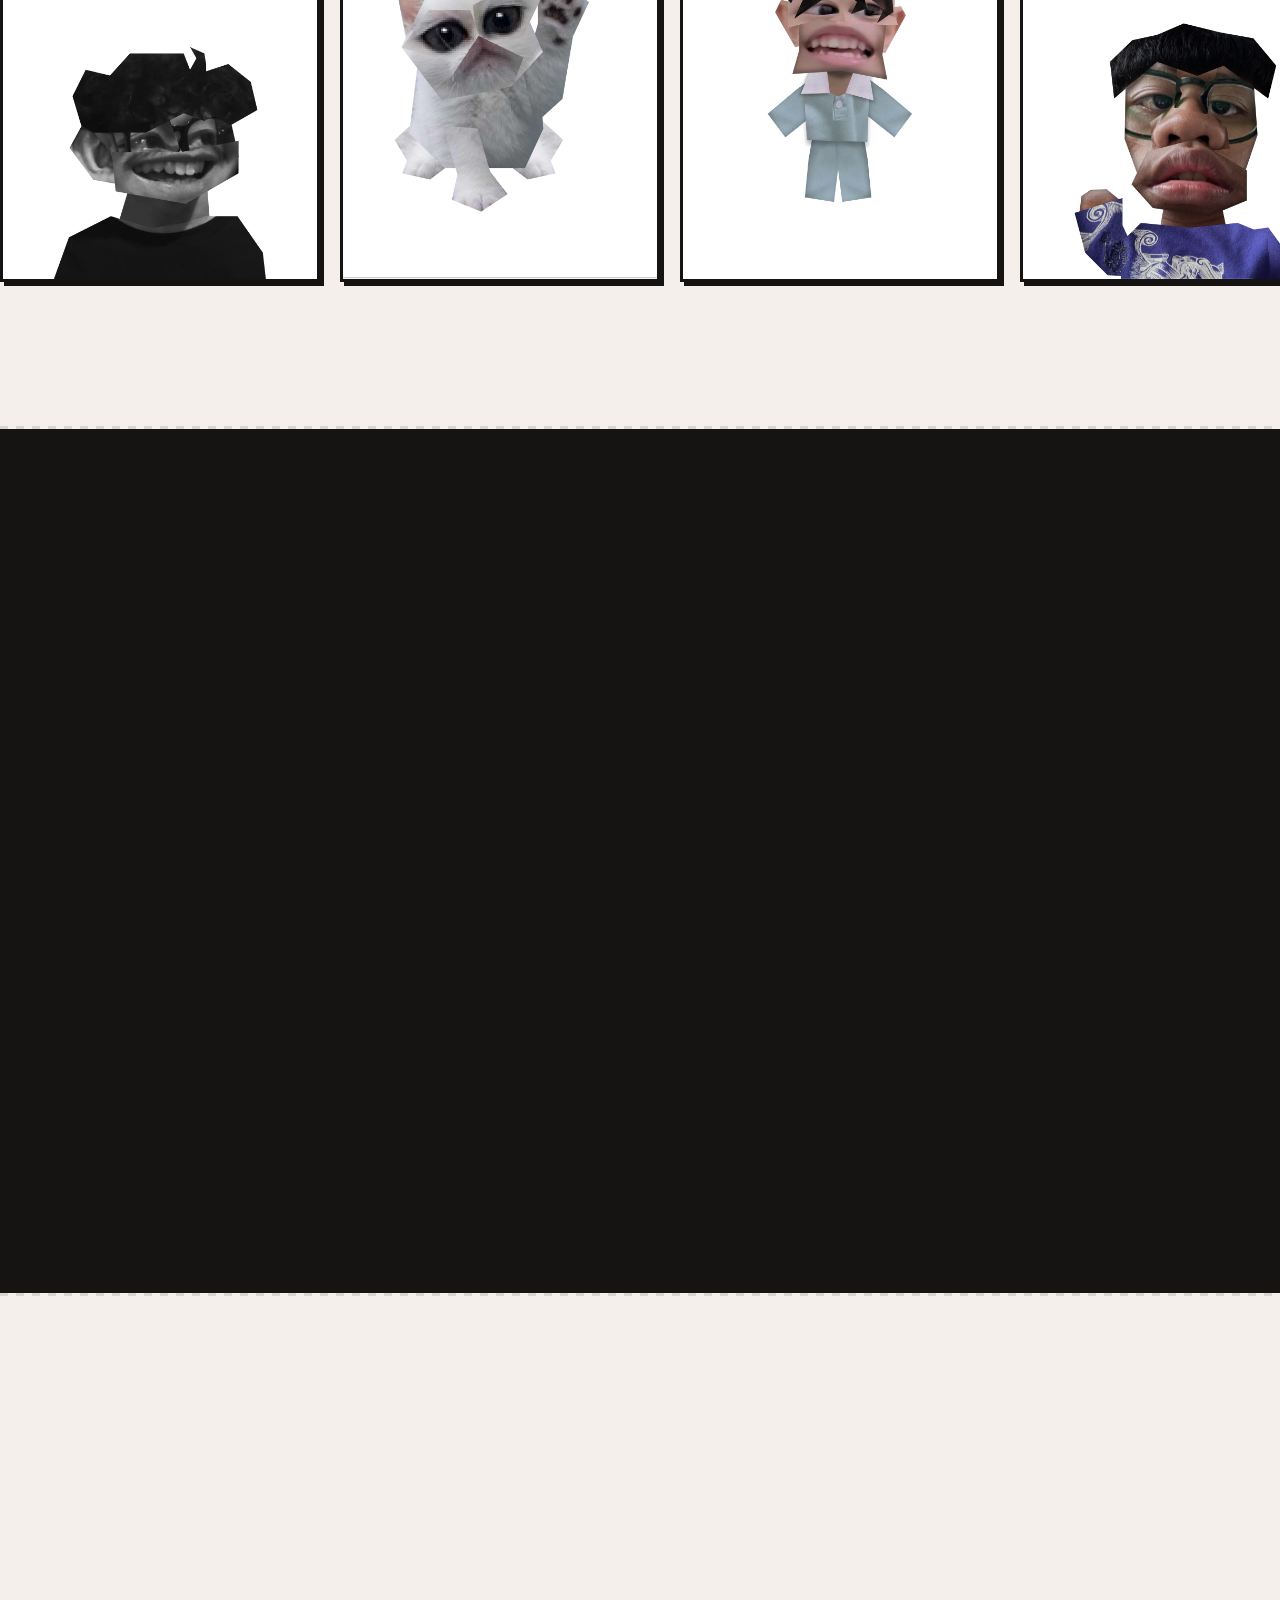
==== commit 5d6623f4: "Apply mobile fixes — touch hover, hamburger nav, responsive layout" ====
--- a/index.html
+++ b/index.html
@@ -16,6 +16,11 @@
 
   <nav>
     <div class="nav-logo-block">ARAP</div>
+    <button class="nav-hamburger" id="nav-hamburger" aria-label="Toggle menu">
+      <span></span>
+      <span></span>
+      <span></span>
+    </button>
     <ul class="nav-links">
       <li><a href="#about">about</a></li>
       <li><a href="#projects">projects</a></li>
--- a/style.css
+++ b/style.css
@@ -550,9 +550,7 @@
   cursor: none;
 }
 .project-item:hover {
-  transform: translate(-3px, -3px);
-  box-shadow: 8px 8px 0 var(--violet), 0 0 30px rgba(128,77,250,0.15); /* Subtle glow added */
-  z-index: 2;
+  /* handled in @media (hover: hover) block */
 }
 .project-item.flip { grid-template-columns: 3fr 2fr; }
 .project-item.flip .project-thumb { order: 2; border-right: none; border-left: 3px solid var(--ink); }
@@ -790,22 +788,20 @@
   box-shadow: 4px 4px 0 var(--ink);
 }
 .pg-item:hover {
-  transform: scale(1.15) translateY(-5px);
-  box-shadow: 10px 15px 0 var(--violet), 0 20px 40px rgba(128,77,250,0.4);
-  z-index: 50;
+  /* handled in @media (hover: hover) block */
 }
 .pg-item img {
   width: 100%; height: 100%; object-fit: cover; display: block;
   transition: transform 0.6s, filter 0.6s; filter: saturate(0.85);
 }
-.pg-item:hover img { transform: scale(1.08); filter: saturate(1.2); }
+.pg-item:hover img { /* handled in @media (hover: hover) block */ }
 
 .pg-label {
   position: absolute; bottom: 0; left: 0; background: var(--ink); color: var(--cream);
   font-family: var(--mono); font-size: 0.65rem; letter-spacing: 0.1em; padding: 6px 12px;
   text-transform: uppercase; transform: translateY(100%); transition: transform 0.3s ease;
 }
-.pg-item:hover .pg-label { transform: translateY(0); }
+.pg-item:hover .pg-label { /* handled in @media (hover: hover) block */ }
 
 /* ============================================
    PLAYGROUND MODAL
@@ -1347,4 +1343,299 @@
 .hero-tags {
   justify-content: flex-start;
   margin-bottom: 0; 
-}+}
+/* ============================================
+   MOBILE FIXES — Touch & Responsive
+   ============================================ */
+
+/* 1. CURSOR — disable on touch devices */
+@media (pointer: coarse) {
+  body,
+  a, button,
+  .btn-px,
+  .project-item,
+  .project-item.locked-project,
+  .pill,
+  .tab-btn,
+  .contact-btn,
+  .pg-item,
+  .modal-close-btn,
+  .ig-close,
+  .floating-ui-img {
+    cursor: auto !important;
+  }
+  .cursor {
+    display: none !important;
+  }
+}
+
+/* 2. HOVER EFFECTS — only on devices that support hover */
+@media (hover: hover) {
+  .project-item:hover {
+    transform: translate(-3px, -3px);
+    box-shadow: 8px 8px 0 var(--violet), 0 0 30px rgba(128,77,250,0.15);
+    z-index: 2;
+  }
+  .btn-px-solid:hover {
+    transform: translate(-2px, -2px);
+    box-shadow: 6px 6px 0 var(--violet);
+  }
+  .btn-px-ghost:hover {
+    background: var(--white);
+    transform: translate(-2px, -2px);
+    box-shadow: 6px 6px 0 var(--blush);
+  }
+  .contact-btn:hover {
+    transform: translate(-3px, -3px);
+    box-shadow: 8px 8px 0 var(--mint), 0 0 20px rgba(0,230,118,0.4);
+    background: var(--ink);
+    color: var(--cream);
+    border-color: var(--ink);
+  }
+  .stack-block:hover { transform: translateY(-4px); z-index: 2; }
+  .glow-mint:hover   { border-color: var(--mint);   box-shadow: 0 10px 40px rgba(0, 230, 118, 0.15); background: rgba(0, 230, 118, 0.04); }
+  .glow-violet:hover { border-color: var(--violet); box-shadow: 0 10px 40px rgba(128, 77, 250, 0.15); background: rgba(128, 77, 250, 0.04); }
+  .glow-cyan:hover   { border-color: #00E5FF;       box-shadow: 0 10px 40px rgba(0, 229, 255, 0.15); background: rgba(0, 229, 255, 0.04); }
+  .glow-mint .pill:hover   { border-color: var(--mint);   color: var(--mint);   text-shadow: 0 0 8px var(--mint);   box-shadow: inset 0 0 10px rgba(0,230,118,0.2); }
+  .glow-violet .pill:hover { border-color: var(--violet-lt); color: var(--violet-lt); text-shadow: 0 0 8px var(--violet-lt); box-shadow: inset 0 0 10px rgba(181,157,248,0.2); }
+  .glow-cyan .pill:hover   { border-color: #00E5FF;       color: #00E5FF;       text-shadow: 0 0 8px #00E5FF;       box-shadow: inset 0 0 10px rgba(0,229,255,0.2); }
+  .pg-item:hover {
+    transform: scale(1.15) translateY(-5px);
+    box-shadow: 10px 15px 0 var(--violet), 0 20px 40px rgba(128,77,250,0.4);
+    z-index: 50;
+  }
+  .pg-item:hover img { transform: scale(1.08); filter: saturate(1.2); }
+  .pg-item:hover .pg-label { transform: translateY(0); }
+  .pg-scroll-track:hover .pg-scroll-inner { animation-play-state: paused; }
+  .floating-ui-img:hover {
+    transform: scale(1.08) translateY(-10px);
+    filter: brightness(1.1);
+    z-index: 10;
+    box-shadow: 0 30px 60px rgba(0,0,0,0.8), 0 0 40px rgba(128,77,250,0.3);
+  }
+  .modal-close-btn:hover { background: var(--blush); transform: scale(1.1); color: var(--ink); }
+  .ig-card:hover { background: var(--violet-lt); transform: translate(-2px, -2px); box-shadow: 4px 4px 0 var(--ink); }
+  .ig-close:hover { color: var(--ink); }
+  .tab-btn.coming-soon:hover { background: rgba(128, 77, 250, 0.1); border-style: solid; }
+  .nav-links li a:hover { color: var(--cream); background: rgba(255,255,255,0.07); text-shadow: 0 0 8px rgba(255,255,255,0.4); }
+}
+
+/* 3. TAP FEEDBACK — for touch devices instead of hover */
+@media (pointer: coarse) {
+  .project-item:active    { transform: translate(-2px, -2px); box-shadow: 5px 5px 0 var(--violet); }
+  .btn-px-solid:active    { transform: translate(-1px, -1px); box-shadow: 3px 3px 0 var(--violet); }
+  .btn-px-ghost:active    { transform: translate(-1px, -1px); box-shadow: 3px 3px 0 var(--blush); }
+  .contact-btn:active     { background: var(--ink); color: var(--cream); }
+  .pg-item:active         { transform: scale(0.97); }
+  .nav-links li a:active  { background: rgba(255,255,255,0.1); color: var(--cream); }
+}
+
+/* 4. NAV — hamburger on mobile */
+.nav-hamburger {
+  display: none;
+  flex-direction: column;
+  justify-content: center;
+  gap: 5px;
+  padding: 0.6rem 1rem;
+  cursor: pointer;
+  background: none;
+  border: none;
+  border-left: 1px solid rgba(255,255,255,0.12);
+}
+.nav-hamburger span {
+  display: block;
+  width: 18px;
+  height: 2px;
+  background: var(--cream);
+  transition: all 0.25s;
+}
+/* Hamburger → X animation */
+.nav-hamburger.open span:nth-child(1) { transform: translateY(7px) rotate(45deg); }
+.nav-hamburger.open span:nth-child(2) { opacity: 0; transform: scaleX(0); }
+.nav-hamburger.open span:nth-child(3) { transform: translateY(-7px) rotate(-45deg); }
+
+@media (max-width: 600px) {
+  nav {
+    top: 12px;
+    width: calc(100% - 24px);
+    max-width: 480px;
+    left: 50%;
+    transform: translateX(-50%);
+    flex-wrap: wrap;
+    position: fixed;
+  }
+
+  .nav-logo-block {
+    flex: 1;
+  }
+
+  .nav-hamburger {
+    display: flex;
+    order: 2;
+  }
+
+  /* Nav links: hidden by default, vertical compact dropdown */
+  .nav-links {
+    display: none;
+    width: 100%;
+    order: 3;
+    flex-direction: column;
+    border-top: 1px solid rgba(255,255,255,0.1);
+  }
+
+  .nav-links.open {
+    display: flex;
+  }
+
+  .nav-links li a {
+    padding: 0.6rem 1.2rem;
+    border-right: none;
+    border-bottom: 1px solid rgba(255,255,255,0.06);
+    font-size: 0.68rem;
+    letter-spacing: 0.07em;
+  }
+
+  .nav-links li:last-child a {
+    border-bottom: none;
+  }
+}
+
+/* 4b. IG MODAL — remove shadow on mobile so it doesn't overflow */
+@media (max-width: 600px) {
+  .ig-modal-content {
+    box-shadow: none;
+  }
+}
+
+/* 5. HERO — reduce top padding on mobile */
+@media (max-width: 600px) {
+  .hero-content {
+    padding: 7rem 5vw 4rem;
+  }
+  .hero-heading {
+    gap: 0.4rem;
+  }
+  .stylized-avatar {
+    width: clamp(60px, 14vw, 85px);
+  }
+  .hero-card {
+    padding: 1.2rem 1.4rem;
+  }
+  .hero-scroll {
+    display: none;
+  }
+}
+
+/* 6. PROJECT CARDS — compact on mobile */
+@media (max-width: 600px) {
+  .project-meta {
+    padding: 1.4rem 1.2rem 1.6rem;
+  }
+  .project-thumb {
+    min-height: 180px;
+    padding: 1rem;
+  }
+  .project-name {
+    font-size: clamp(1.3rem, 5.5vw, 1.6rem);
+    margin-bottom: 0.5rem;
+  }
+  .project-desc {
+    font-size: 0.84rem;
+    line-height: 1.6;
+    margin-bottom: 1rem;
+  }
+  .project-tag-row {
+    margin-bottom: 0.8rem;
+  }
+  /* Make phone mock smaller */
+  .phone-wrapper {
+    width: 95px;
+    height: 185px;
+  }
+  /* Make laptop mock smaller */
+  .css-laptop {
+    width: 180px;
+  }
+  /* Reduce border thickness on cards for mobile */
+  .project-item {
+    border-width: 2px;
+    margin-bottom: 1.2rem;
+  }
+  .project-thumb {
+    border-bottom-width: 2px;
+  }
+}
+
+/* 7. PLAYGROUND — smaller cards on mobile */
+@media (max-width: 600px) {
+  .pg-item {
+    width: 140px;
+    height: 175px;
+    margin-right: 10px;
+  }
+  /* Show label always on mobile (no hover) */
+  .pg-label {
+    transform: translateY(0);
+    font-size: 0.5rem;
+    padding: 3px 7px;
+  }
+}
+
+/* Toast fix — compact, above thumb area, not overlapping tabs */
+@media (max-width: 600px) {
+  .toast {
+    bottom: auto;
+    top: 80px;
+    font-size: 0.7rem;
+    padding: 8px 16px;
+    width: auto;
+    max-width: calc(100% - 48px);
+    text-align: center;
+    border-radius: 6px;
+    white-space: nowrap;
+  }
+}
+
+/* 8. STACK GRID — single column on mobile */
+@media (max-width: 600px) {
+  .stack-grid {
+    grid-template-columns: 1fr;
+  }
+  .sb-coding, .sb-design, .sb-ai {
+    grid-column: span 1;
+  }
+  .stack-block {
+    padding: 1.8rem;
+  }
+}
+
+/* 9. CONTACT — stack buttons on mobile */
+@media (max-width: 600px) {
+  .contact-row {
+    flex-direction: column;
+    align-items: stretch;
+  }
+  .contact-btn {
+    justify-content: center;
+  }
+  .contact-big {
+    font-size: clamp(2.2rem, 12vw, 3.5rem);
+  }
+}
+
+/* 10. SECTION WRAP — tighter padding on mobile */
+@media (max-width: 600px) {
+  .section-wrap {
+    padding: 4rem 5vw;
+  }
+}
+
+/* Toast mobile: slide down from top instead of up from bottom */
+@media (max-width: 600px) {
+  .toast {
+    transform: translateX(-50%) translateY(-60px);
+  }
+  .toast.show {
+    transform: translateX(-50%) translateY(0);
+  }
+}
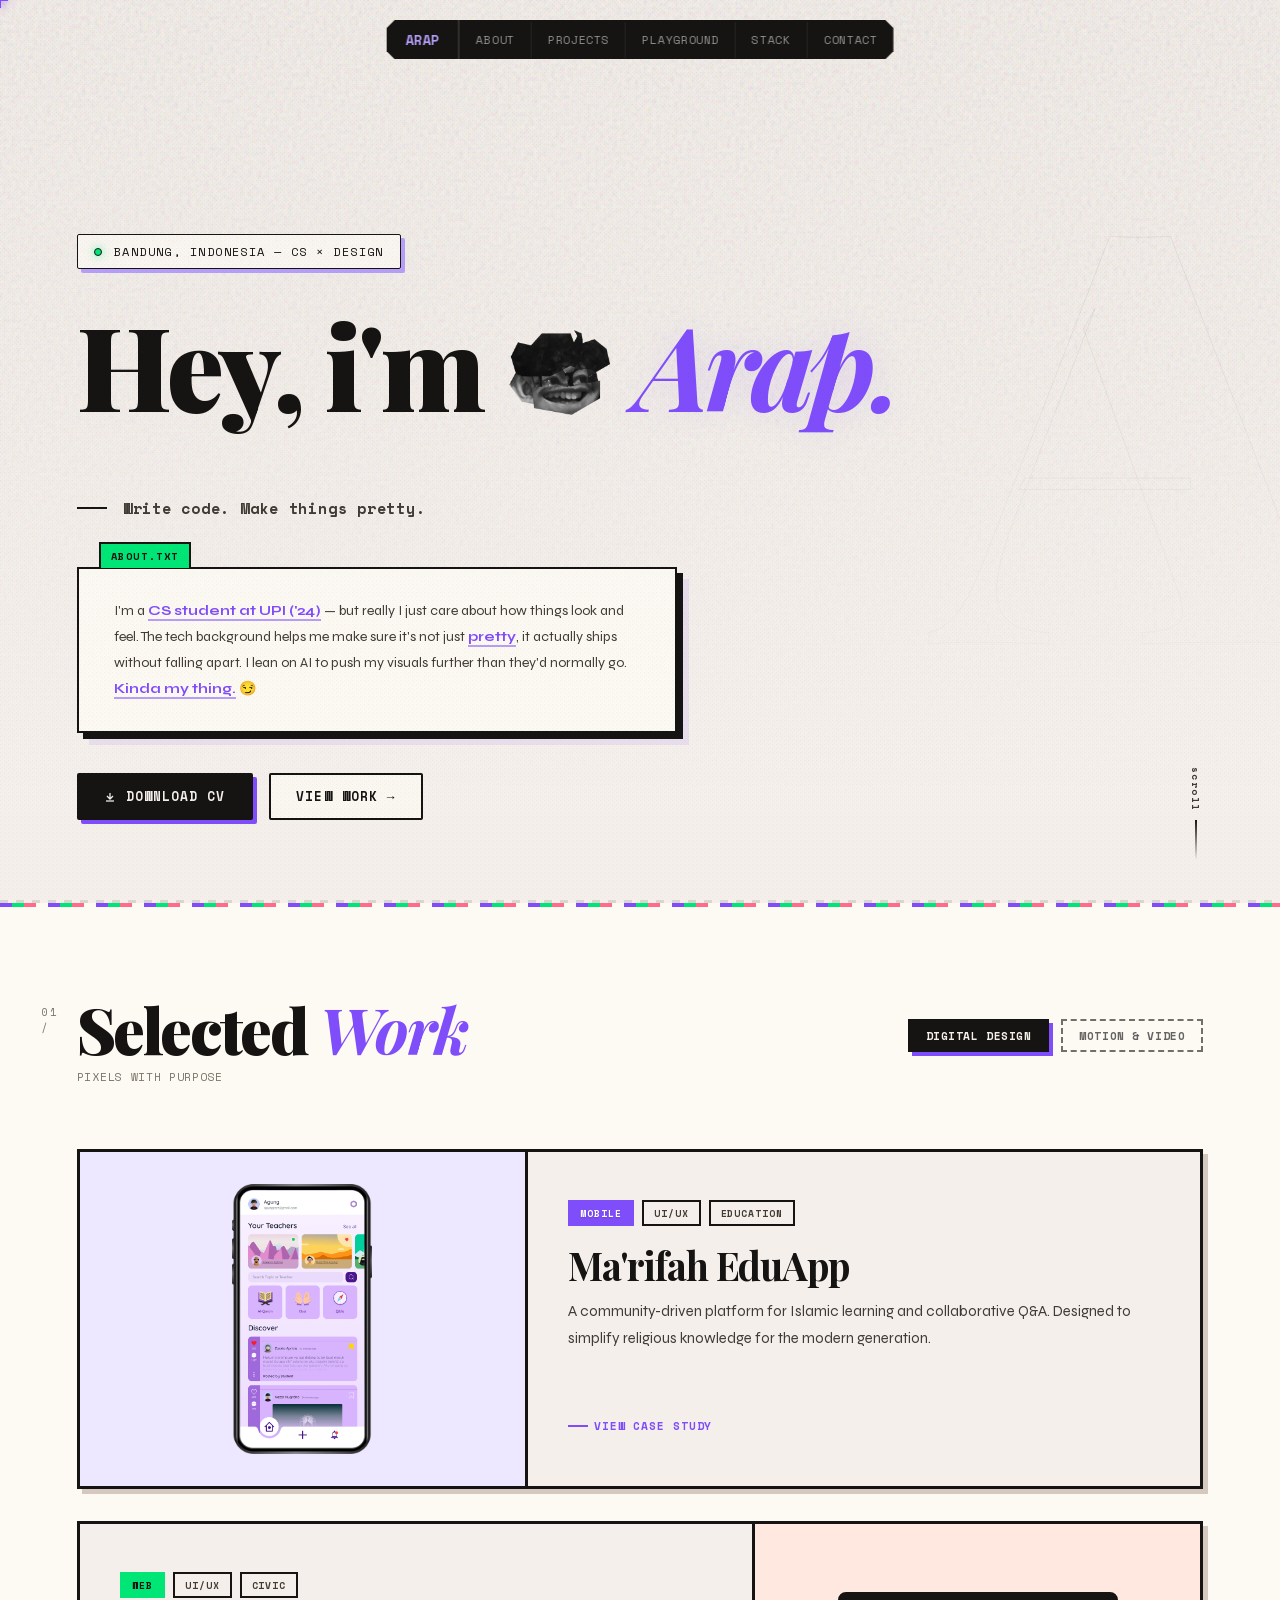
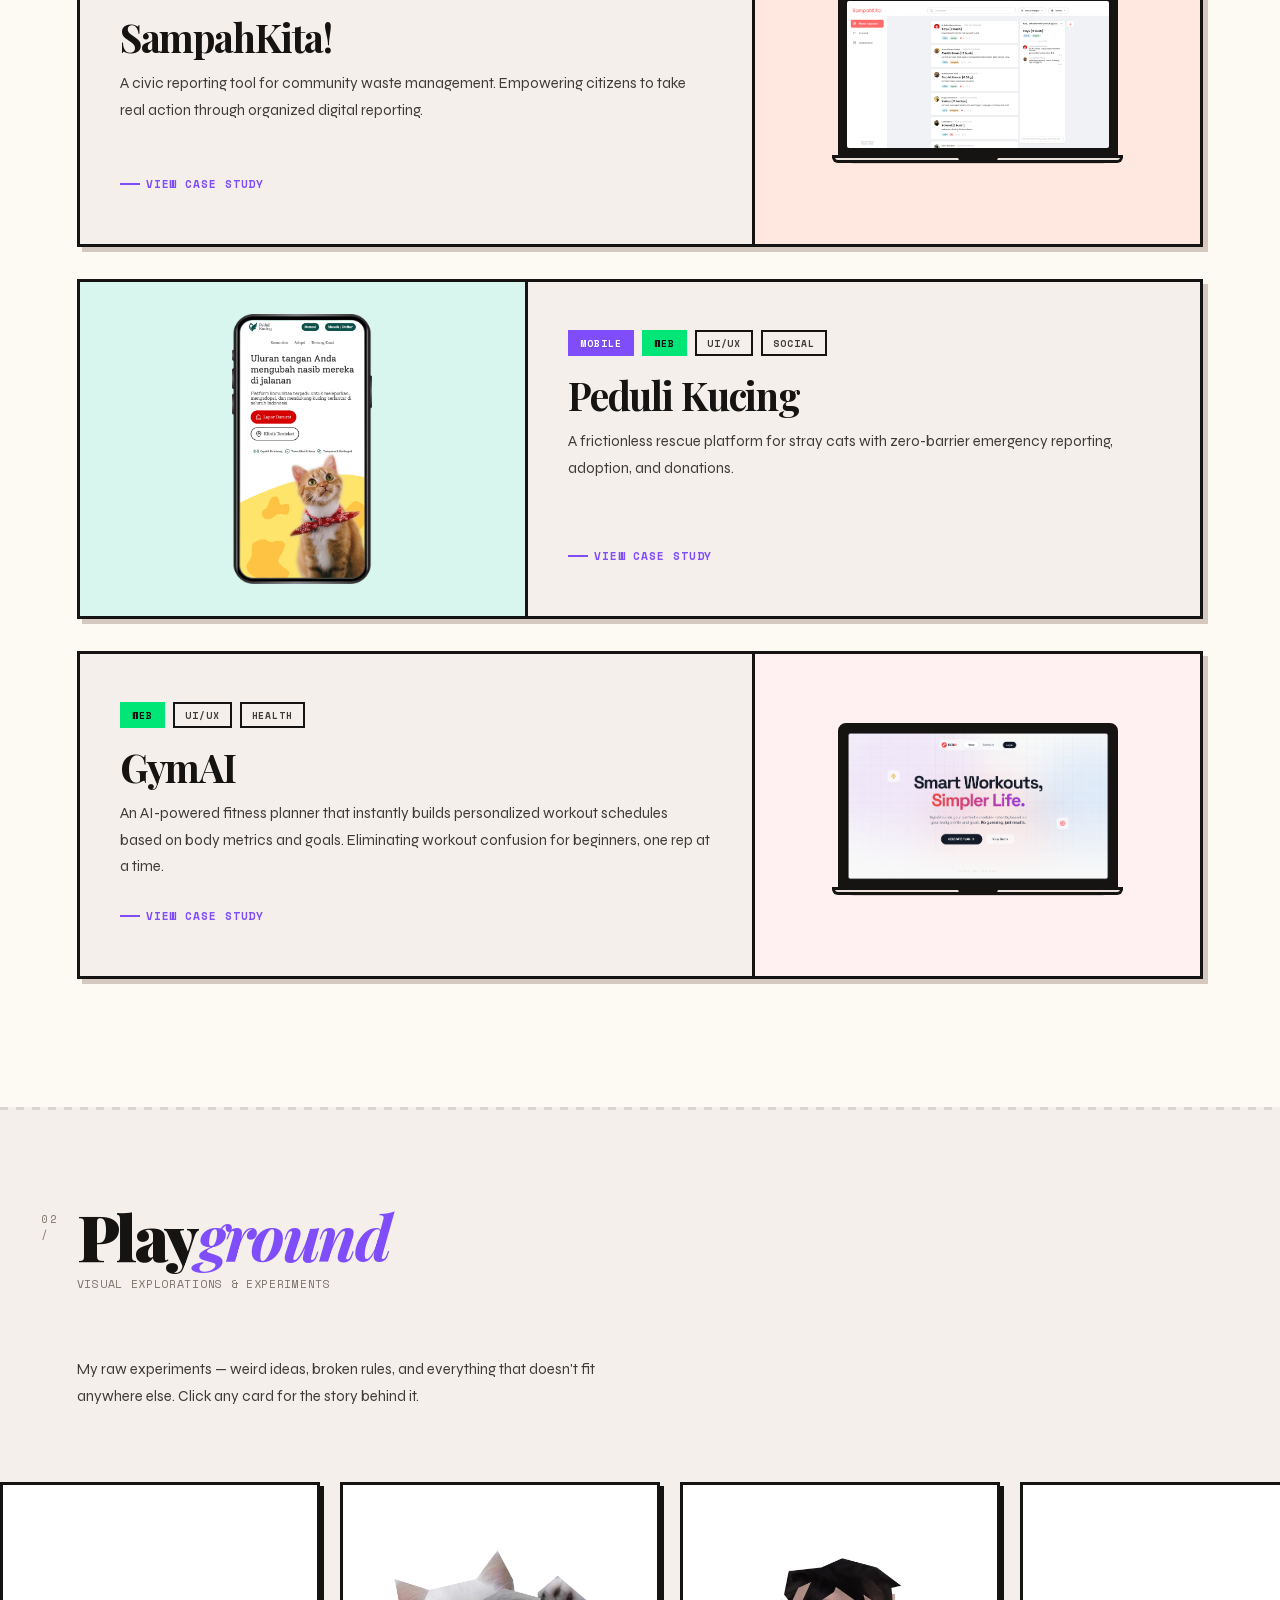
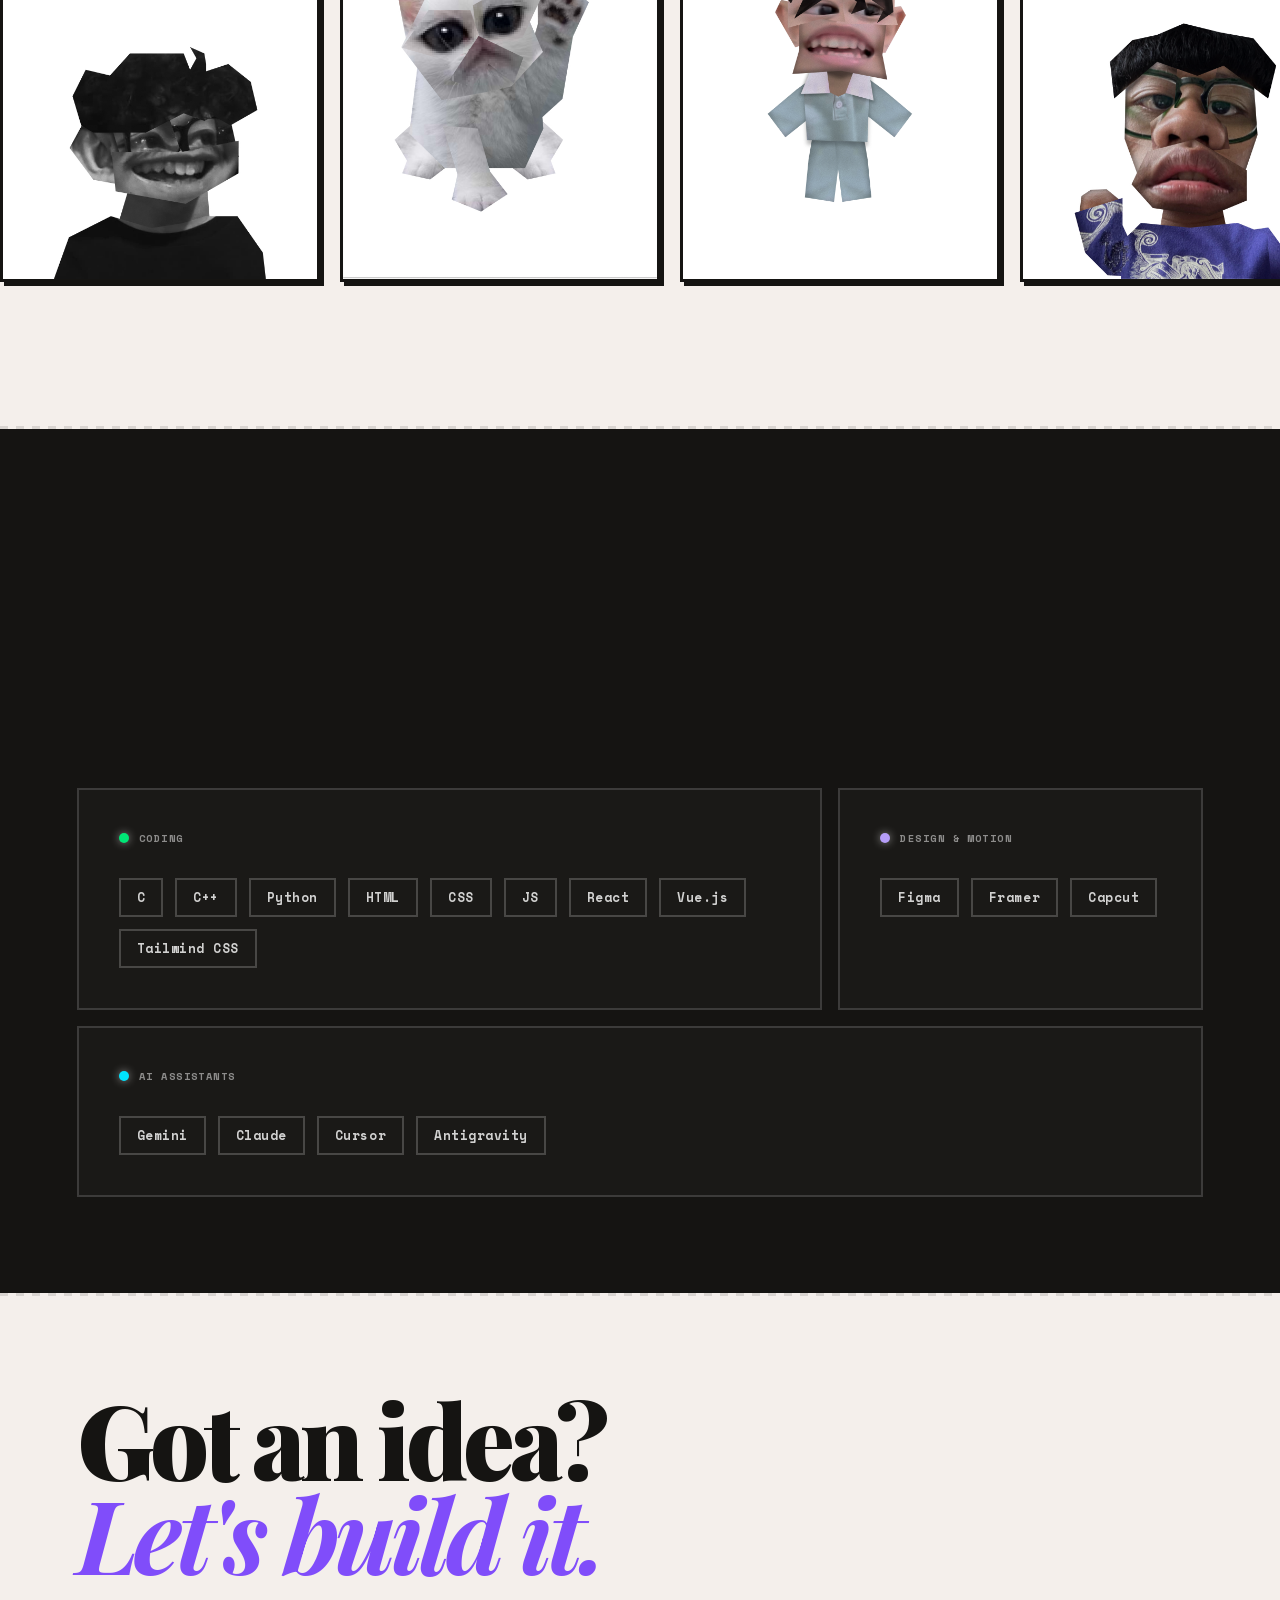
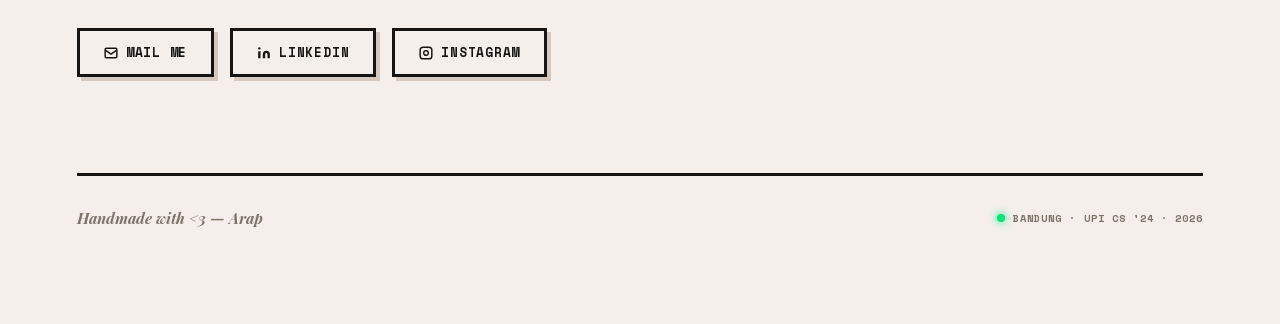
==== commit 1c99b078: "Add Peduli Kucing case study, update CV, fix laptop mockup sizing" ====
--- a/index.html
+++ b/index.html
@@ -162,7 +162,7 @@
         </div>
       </a>
 
-      <a href="javascript:void(0)" class="project-item reveal reveal-d2 locked-project">
+      <a href="detail-pedulikucing.html" class="project-item reveal reveal-d2">
         <div class="project-thumb" style="background:#D8F5EE;">
           <div class="phone-wrapper">
             <img src="assets/phone-case.png" class="phone-frame" alt="Phone Frame">
@@ -179,8 +179,7 @@
             </div>
             <h3 class="project-name">Peduli Kucing</h3>
             <p class="project-desc">
-              A digital ecosystem for stray cat rescue and adoption.
-              Connecting feline lovers with animals in need through a seamless interface.
+              A frictionless rescue platform for stray cats with zero-barrier emergency reporting, adoption, and donations.
             </p>
           </div>
           <span class="project-link-hint">VIEW CASE STUDY</span>
--- a/style.css
+++ b/style.css
@@ -1579,6 +1579,23 @@
     font-size: 0.5rem;
     padding: 3px 7px;
   }
+  /* Manual scroll instead of CSS animation */
+  .pg-scroll-track {
+    overflow-x: auto;
+    overflow-y: hidden;
+    -webkit-overflow-scrolling: touch;
+    scrollbar-width: none;
+  }
+  .pg-scroll-track::-webkit-scrollbar {
+    display: none;
+  }
+  .pg-scroll-inner {
+    animation: none;
+  }
+  /* Remove playground modal shadow */
+  .modal-content {
+    box-shadow: none;
+  }
 }
 
 /* Toast fix — compact, above thumb area, not overlapping tabs */
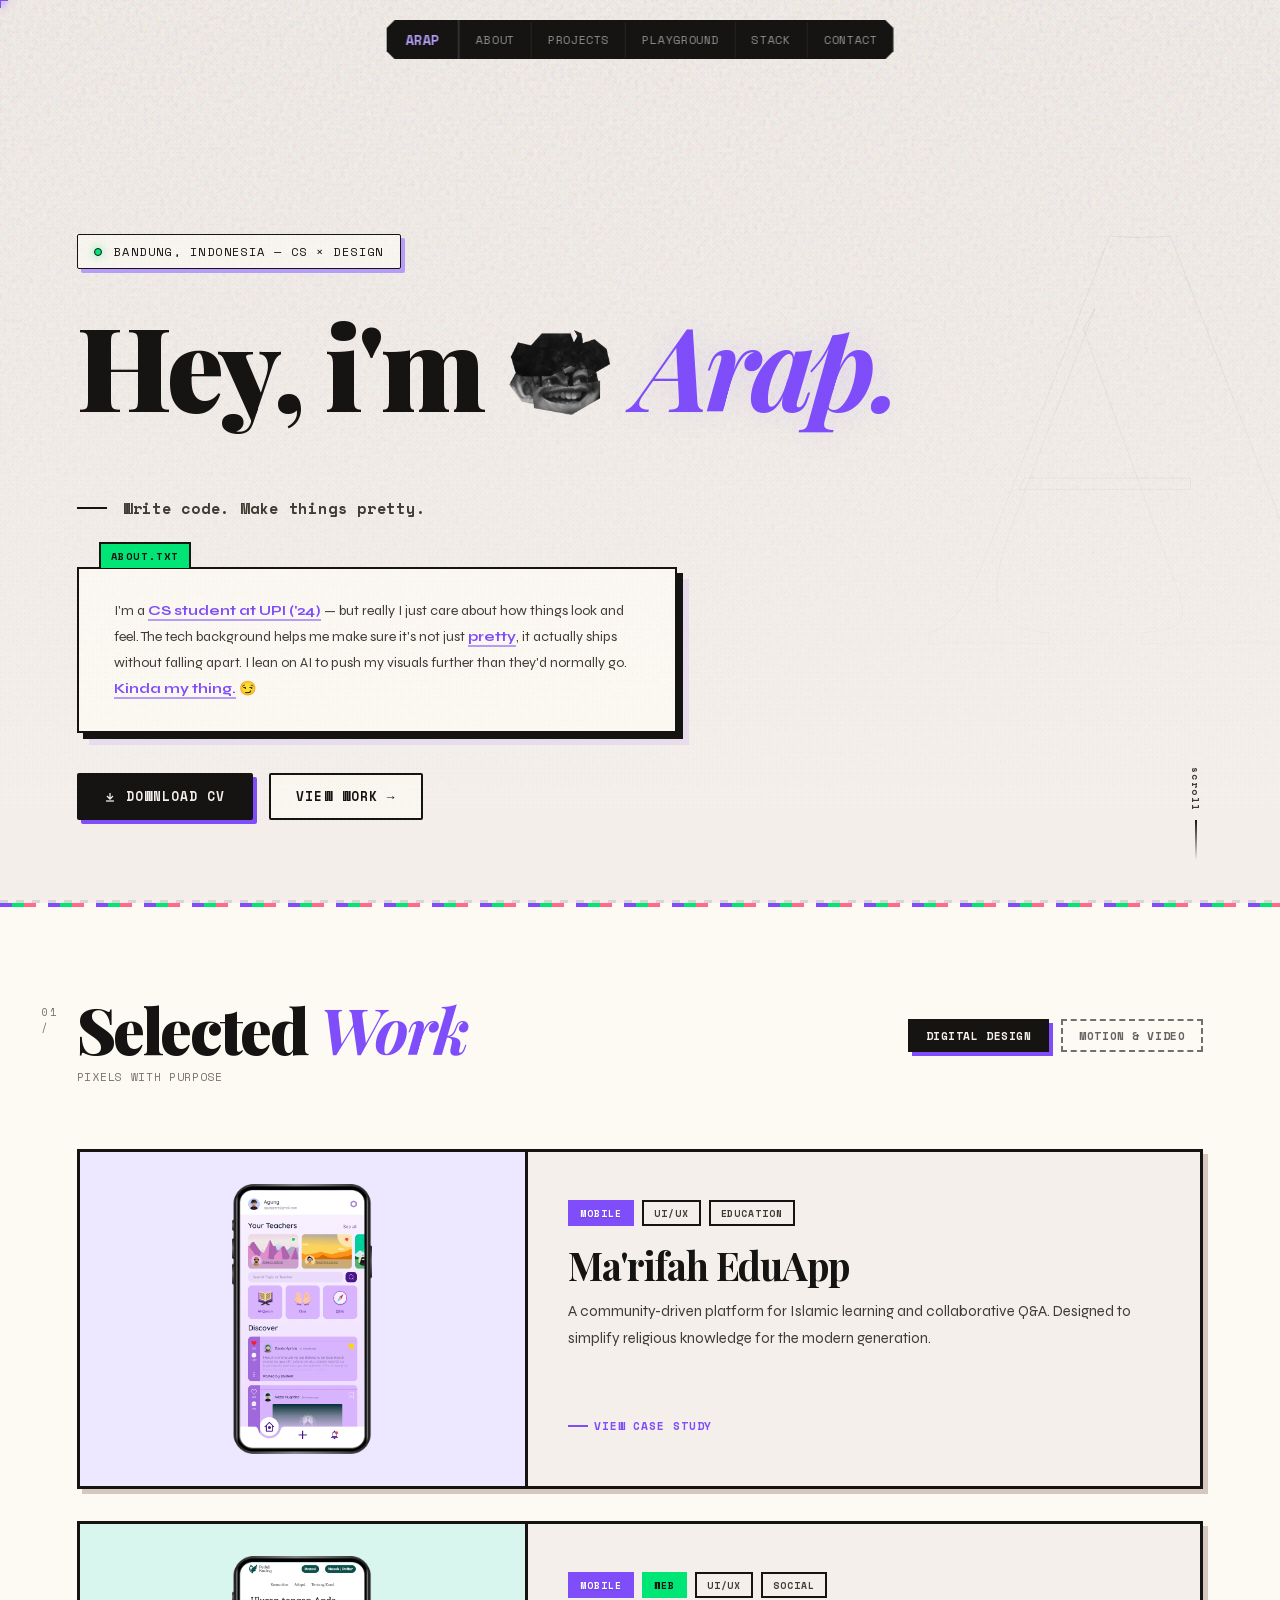
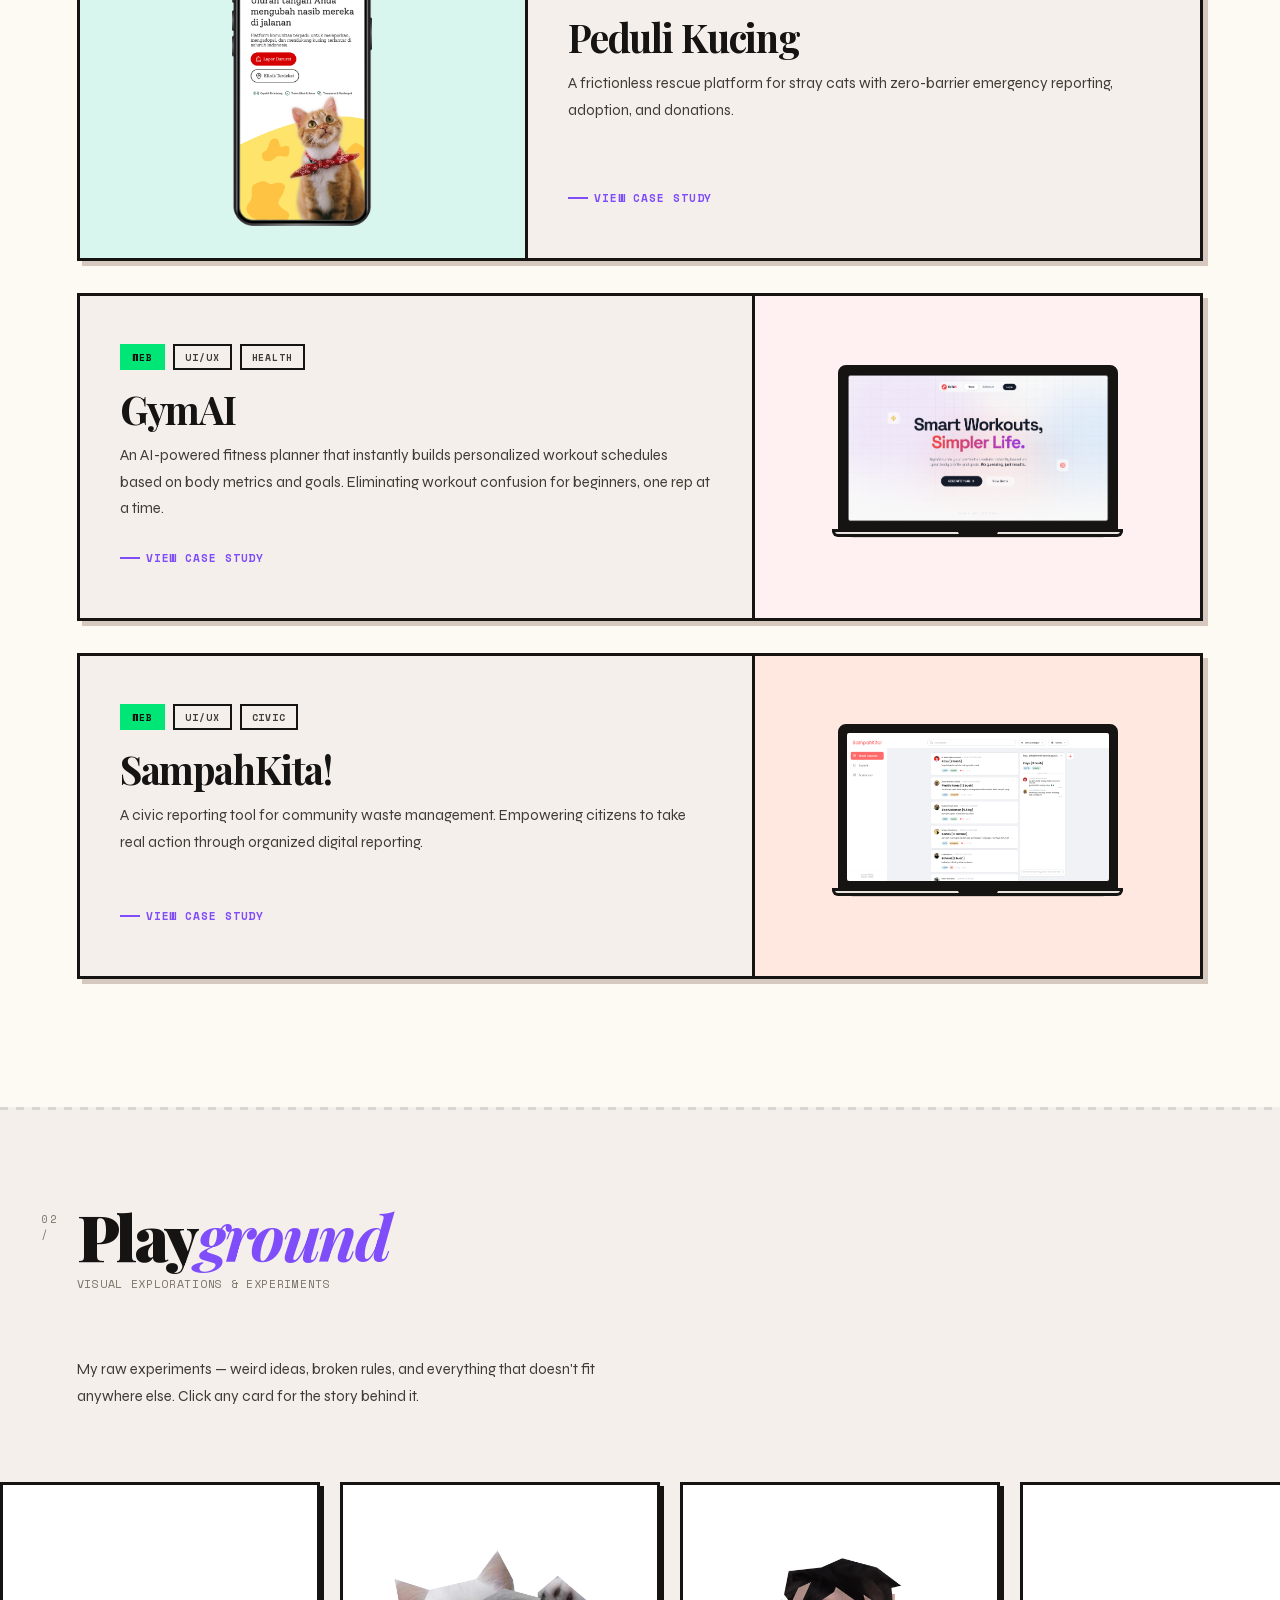
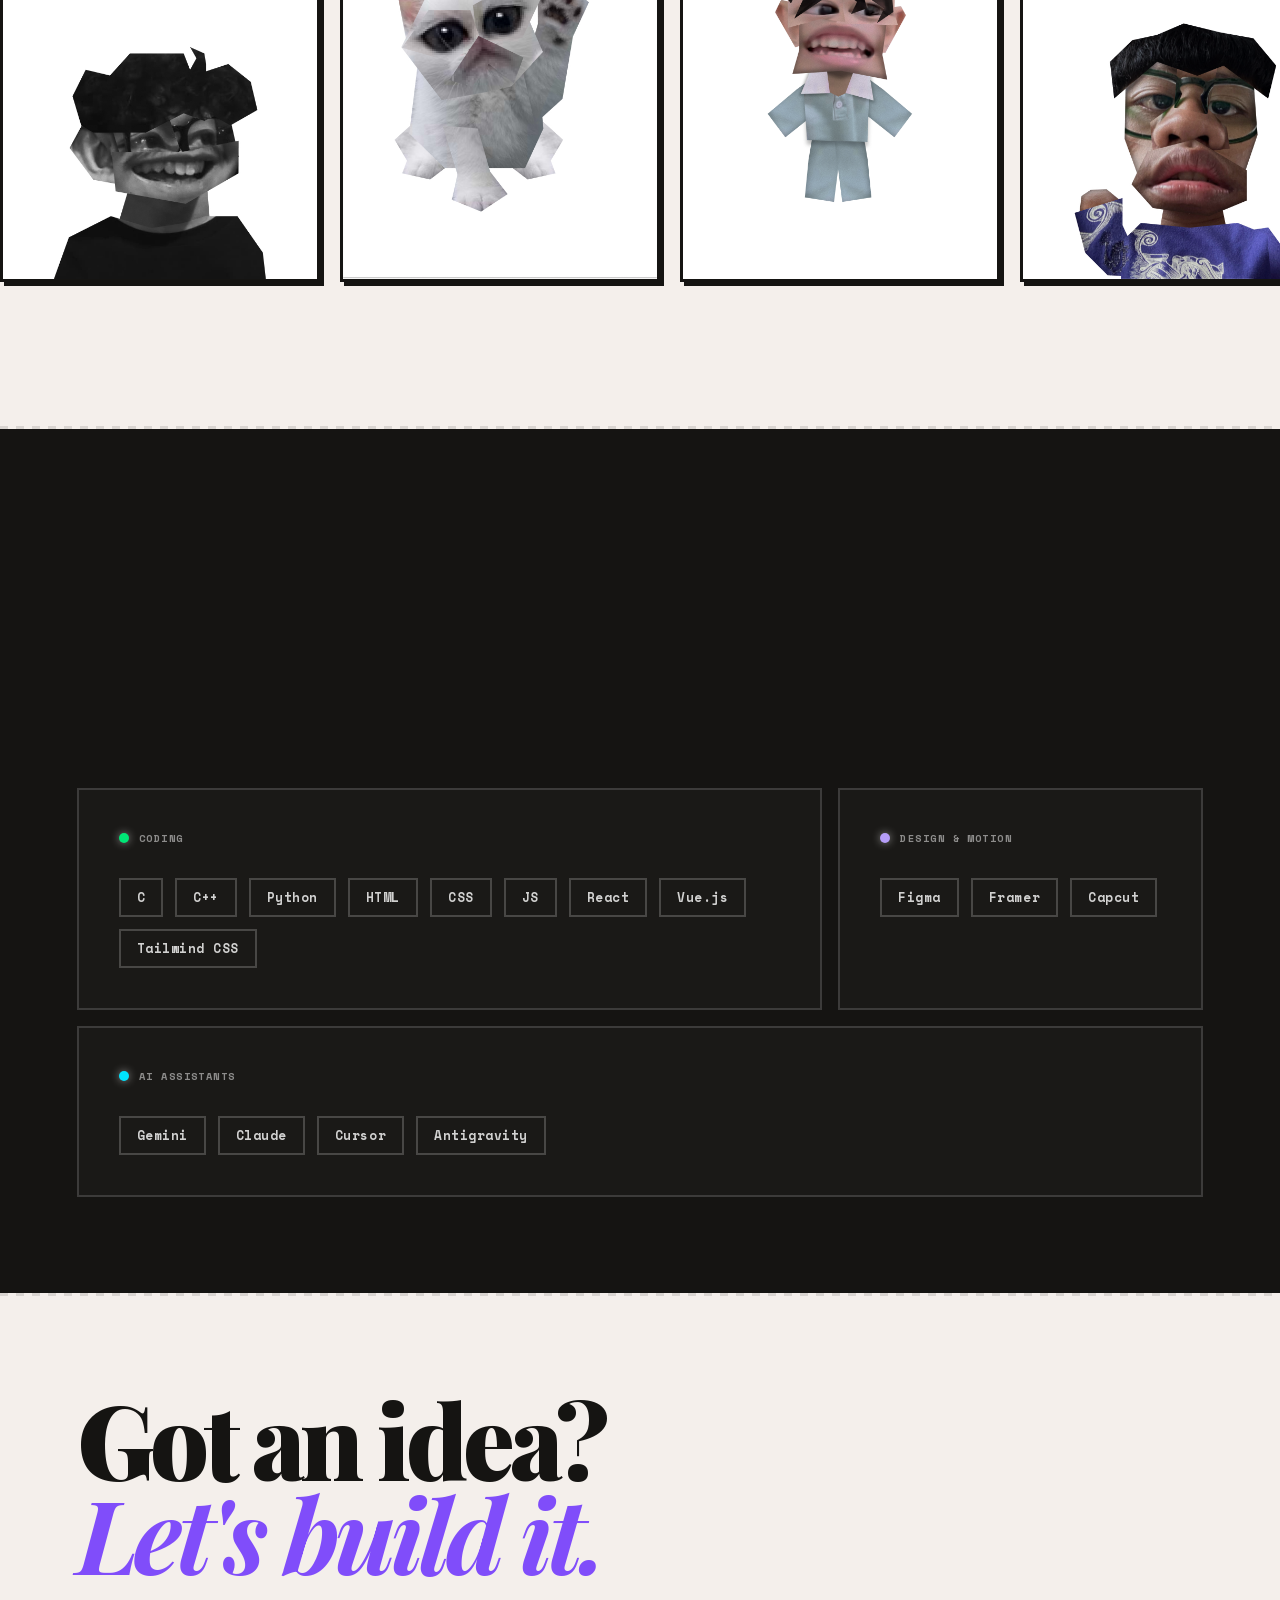
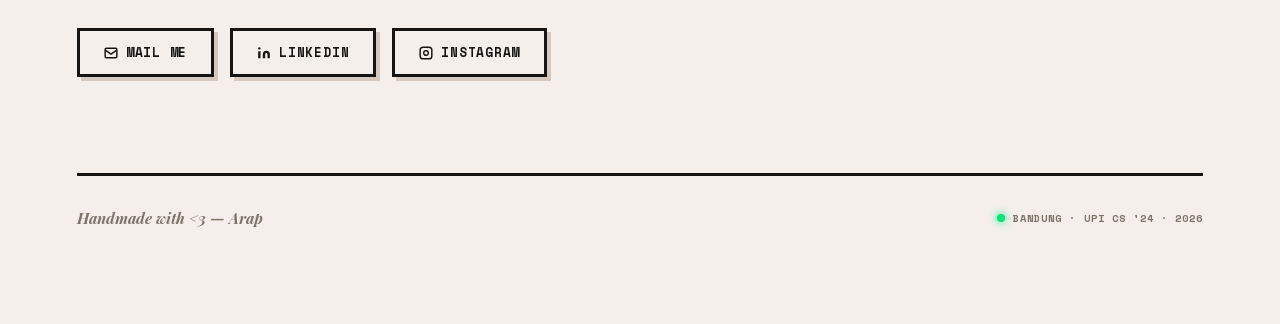
==== commit 453ae915: "reorder projects: marifah, peduli kucing, gymai, sampahkita" ====
--- a/index.html
+++ b/index.html
@@ -110,7 +110,7 @@
         </div>
       </div>
 
-      <a href="detail.html" class="project-item reveal" id="marifah-project">
+      <a href="detail-marifah.html" class="project-item reveal" id="marifah-project">
         <div class="project-thumb" style="background:#EDE8FF;">
           <div class="phone-wrapper">
             <img src="assets/phone-case.png" class="phone-frame" alt="Phone Frame">
@@ -134,35 +134,7 @@
         </div>
       </a>
 
-      <a href="javascript:void(0)" class="project-item flip reveal reveal-d1 locked-project">
-        <div class="project-thumb" style="background:#FFE8E0;">
-          <div class="css-laptop">
-            <div class="css-laptop-lid">
-              <div class="css-laptop-screen-wrap">
-                <img src="assets/projects/sampah-screen.png" alt="SampahKita!">
-              </div>
-            </div>
-            <div class="css-laptop-base"></div>
-          </div>
-        </div>
-        <div class="project-meta">
-          <div>
-            <div class="project-tag-row">
-              <span class="ptag mint-bg">WEB</span>
-              <span class="ptag">UI/UX</span>
-              <span class="ptag">CIVIC</span>
-            </div>
-            <h3 class="project-name">SampahKita!</h3>
-            <p class="project-desc">
-              A civic reporting tool for community waste management.
-              Empowering citizens to take real action through organized digital reporting.
-            </p>
-          </div>
-          <span class="project-link-hint">VIEW CASE STUDY</span>
-        </div>
-      </a>
-
-      <a href="detail-pedulikucing.html" class="project-item reveal reveal-d2">
+      <a href="detail-pedulikucing.html" class="project-item reveal reveal-d1">
         <div class="project-thumb" style="background:#D8F5EE;">
           <div class="phone-wrapper">
             <img src="assets/phone-case.png" class="phone-frame" alt="Phone Frame">
@@ -186,7 +158,7 @@
         </div>
       </a>
 
-      <a href="javascript:void(0)" class="project-item flip reveal reveal-d3 locked-project">
+      <a href="javascript:void(0)" class="project-item flip reveal reveal-d2 locked-project">
         <div class="project-thumb" style="background:#FFF0F2;">
           <div class="css-laptop">
             <div class="css-laptop-lid">
@@ -208,6 +180,34 @@
             <p class="project-desc">
               An AI-powered fitness planner that instantly builds personalized workout schedules based on body metrics
               and goals. Eliminating workout confusion for beginners, one rep at a time.
+            </p>
+          </div>
+          <span class="project-link-hint">VIEW CASE STUDY</span>
+        </div>
+      </a>
+
+      <a href="javascript:void(0)" class="project-item flip reveal reveal-d3 locked-project">
+        <div class="project-thumb" style="background:#FFE8E0;">
+          <div class="css-laptop">
+            <div class="css-laptop-lid">
+              <div class="css-laptop-screen-wrap">
+                <img src="assets/projects/sampah-screen.png" alt="SampahKita!">
+              </div>
+            </div>
+            <div class="css-laptop-base"></div>
+          </div>
+        </div>
+        <div class="project-meta">
+          <div>
+            <div class="project-tag-row">
+              <span class="ptag mint-bg">WEB</span>
+              <span class="ptag">UI/UX</span>
+              <span class="ptag">CIVIC</span>
+            </div>
+            <h3 class="project-name">SampahKita!</h3>
+            <p class="project-desc">
+              A civic reporting tool for community waste management.
+              Empowering citizens to take real action through organized digital reporting.
             </p>
           </div>
           <span class="project-link-hint">VIEW CASE STUDY</span>
